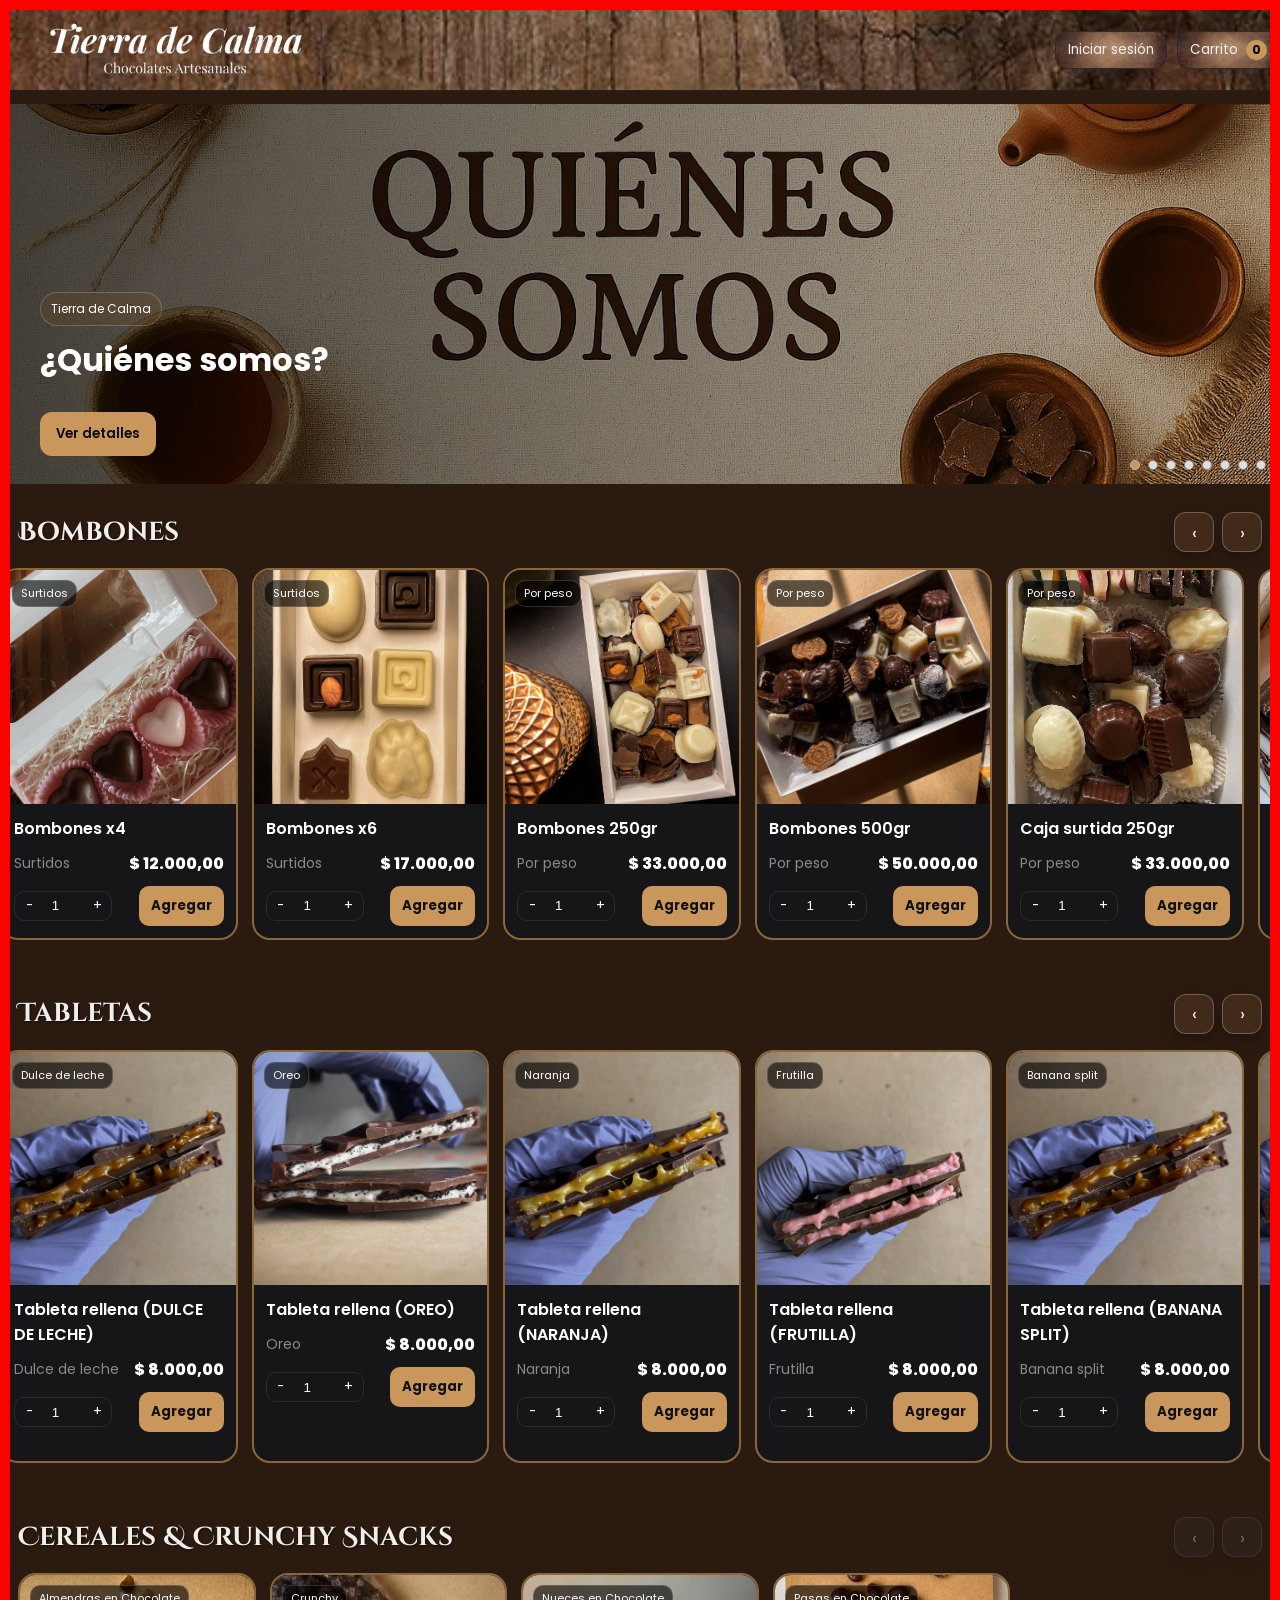
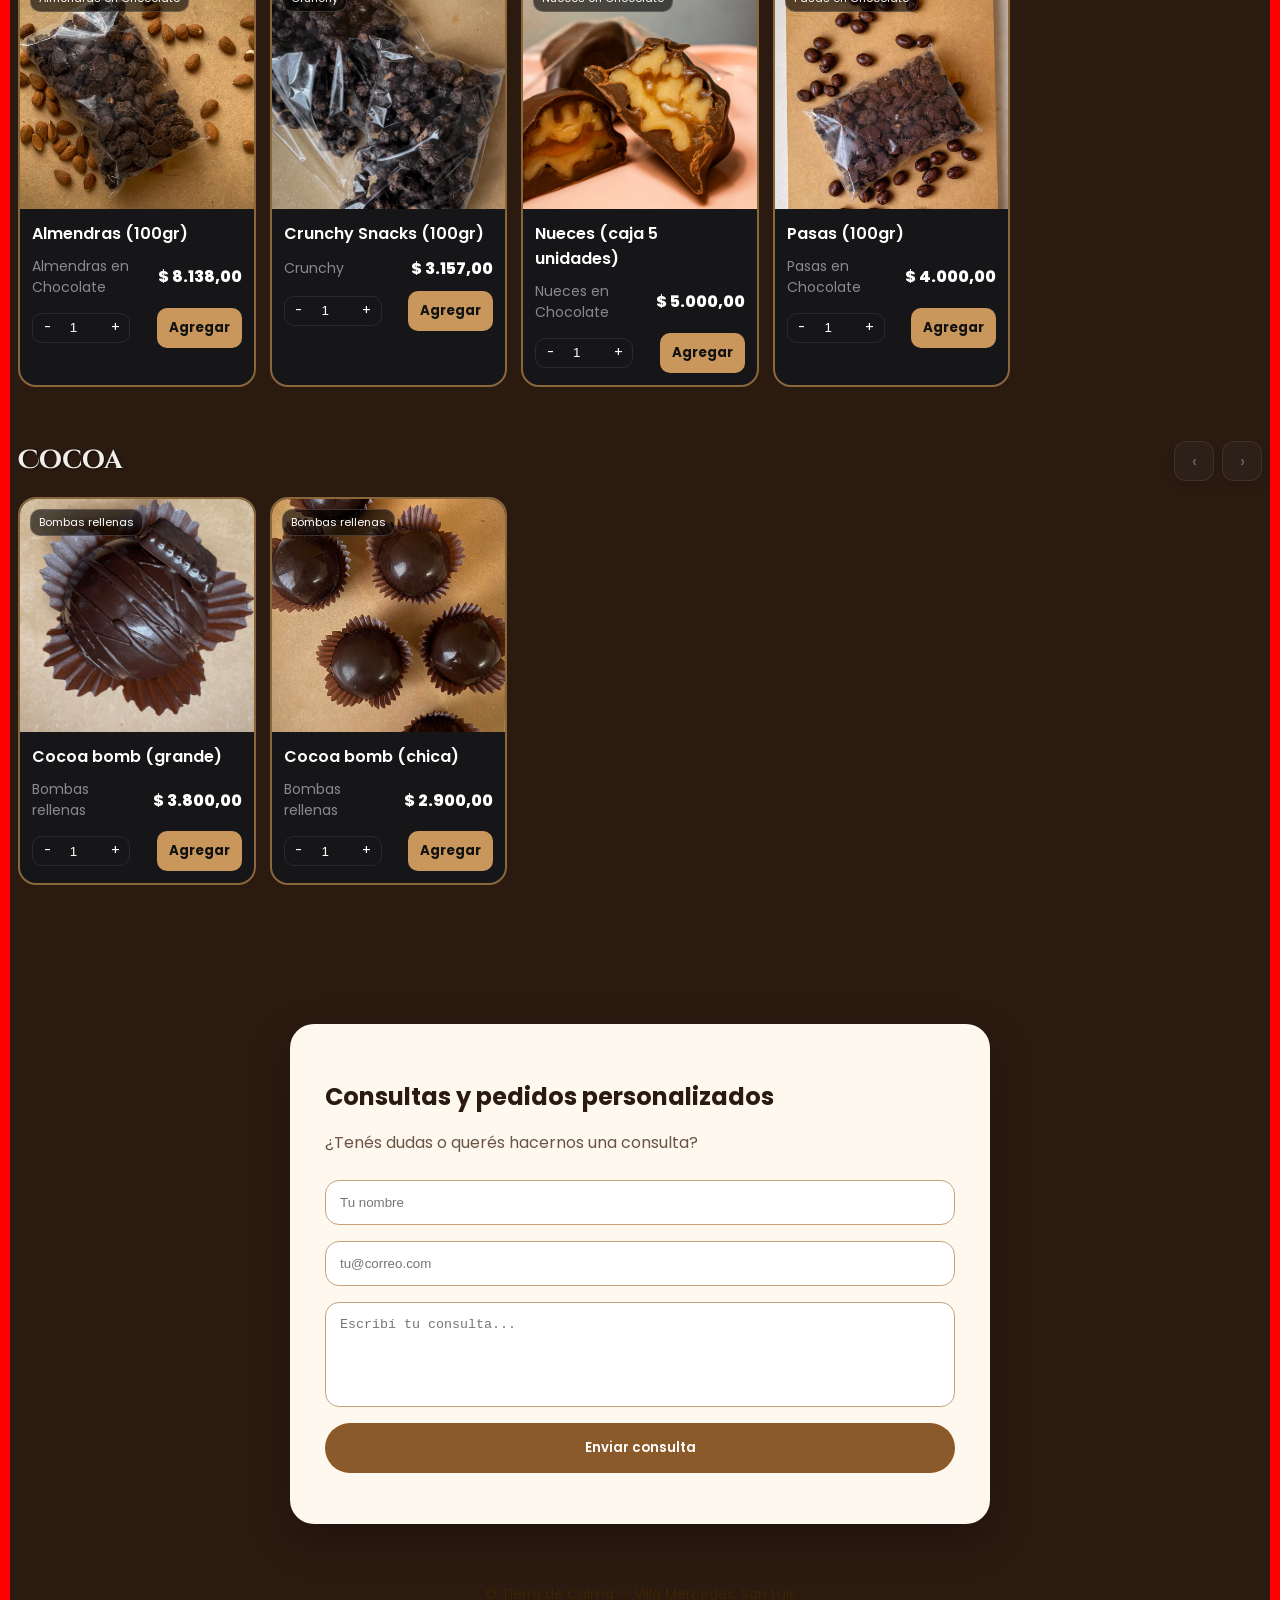
==== Tierra de calma/pag/chocolate/index.html @ 63ccaa29 "Update index.html" ====
<!doctype html>
<html lang="es">
<head>
  <meta charset="utf-8" />
  <meta name="viewport" content="width=device-width, initial-scale=1" />
  <title>Tierra de calma — Chocolates Artesanales</title>

  <!-- Fuentes y CSS -->
  <link href="https://fonts.googleapis.com/css2?family=Poppins:wght@300;400;500;600;700&family=Almendra+SC&family=Cinzel+Decorative:wght@400;700;900&display=swap" rel="stylesheet">
  <link rel="stylesheet" href="style.css">
  <style>
body {
  border: 10px solid red !important;
}
</style>
</head>
<body>
  <header>
    <div class="container nav">
      <div class="logo"></div>

      <div class="actions">
        <button class="icon-btn" id="loginBtn" type="button">Iniciar sesión</button>

        <div class="user-pill" id="userPill" style="display:none">
          <div class="avatar" id="userAvatar">U</div>
          <span id="userName">Usuario</span>
          <button class="icon-btn" id="logoutBtn" type="button">Salir</button>
        </div>

        <button class="icon-btn" id="cartBtn" type="button">
          Carrito <span class="badge" id="cartCount">0</span>
        </button>
      </div>
    </div>
  </header>

  <!-- Portadas dinámicas / hero -->
  <section class="hero" id="hero">
    <div class="hero-controls" id="heroDots"></div>
  </section>

  <!-- Modal Quiénes Somos -->
  <div class="modal" id="aboutModal">
    <div class="sheet about-sheet">
      <div class="about-head">
        <h4 id="aboutTitle">Quiénes somos</h4>
        <button class="btn ghost" id="closeAbout" type="button">Cerrar</button>
      </div>
      <p class="muted" id="aboutBody"></p>
    </div>
  </div>

  <!-- Catálogo -->
  <section class="container section">
    <div id="catalogo-secciones"></div>
  </section>

  <!-- Drawer Carrito -->
  <div class="drawer" id="drawer">
    <div class="backdrop" data-close-drawer></div>
    <aside class="panel">
      <div class="row">
        <h4>Tu carrito</h4>
        <button class="icon-btn" data-close-drawer type="button">Seguir comprando</button>
      </div>

      <div class="cart-items" id="cartItems"></div>

      <div class="total">
        <strong>Total</strong>
        <strong id="cartTotal">$0</strong>
      </div>

      <button class="checkout" id="checkoutBtn" type="button">Ir al checkout</button>
    </aside>
  </div>

  <!-- Modal Login -->
  <div class="modal" id="loginModal">
    <div class="sheet auth-sheet">
      <div class="auth-tabs" role="tablist" aria-label="Autenticación">
        <button class="auth-tab is-active" id="tabLogin" type="button" role="tab" aria-selected="true">
          Iniciar sesión
        </button>
        <button class="auth-tab" id="tabRegister" type="button" role="tab" aria-selected="false">
          Registrarse
        </button>
      </div>

      <!-- LOGIN -->
      <div id="loginPanel" class="auth-panel" role="tabpanel" aria-labelledby="tabLogin">
        <h4 class="auth-title">Iniciar sesión</h4>
        <p class="muted">Para continuar con tu compra, iniciá sesión.</p>

        <div class="field">
          <label>Email</label>
          <input class="input" id="email" type="email" placeholder="tu@correo.com" autocomplete="email" />
          <div class="auth-error" id="errLoginEmail"></div>
        </div>

        <div class="field">
          <label>Contraseña</label>
          <div class="auth-passrow">
            <input class="input" id="password" type="password" placeholder="••••••" autocomplete="current-password" />
            <button class="auth-eye" id="togglePassLogin" type="button" aria-label="Mostrar/ocultar contraseña">👁</button>
          </div>
          <div class="auth-error" id="errLoginPass"></div>
        </div>

        <div class="auth-row">
          <label class="auth-check">
            <input type="checkbox" id="rememberMe" />
            <span>Recordarme</span>
          </label>
          <a href="#" class="auth-link" id="forgotPass">¿Olvidaste tu contraseña?</a>
        </div>

        <div class="auth-actions">
          <button class="btn ghost" data-close-login type="button">Cancelar</button>
          <button class="btn primary" id="doLogin" type="button">Entrar</button>
        </div>

        <div class="auth-divider"><span>o</span></div>

        <button class="btn ghost google-btn" id="googleLogin" type="button" style="width:100%">
          <span class="g-icon" aria-hidden="true">
            <svg viewBox="0 0 48 48" width="18" height="18">
              <path fill="#EA4335" d="M24 9.5c3.54 0 6.29 1.52 7.73 2.79l5.3-5.3C33.87 4.05 29.4 2 24 2 14.73 2 6.83 7.39 3.3 15.23l6.17 4.78C11.04 13.27 16.96 9.5 24 9.5z" />
              <path fill="#4285F4" d="M46.1 24.5c0-1.64-.15-2.86-.47-4.13H24v7.82h12.65c-.26 2.03-1.67 5.08-4.8 7.13l7.38 5.71c4.43-4.09 6.87-10.1 6.87-14.53z" />
              <path fill="#FBBC05" d="M9.47 28.01A14.5 14.5 0 0 1 8.7 24c0-1.4.24-2.75.72-4.01l-6.17-4.78A23.98 23.98 0 0 0 2 24c0 3.87.93 7.53 2.58 10.79l6.89-6.78z" />
              <path fill="#34A853" d="M24 46c6.4 0 11.77-2.1 15.7-5.72l-7.38-5.71c-1.98 1.38-4.64 2.34-8.32 2.34-7.04 0-12.96-3.77-14.53-9.01l-6.89 6.78C6.83 40.61 14.73 46 24 46z" />
            </svg>
          </span>
          <span>Continuar con Google</span>
        </button>

        <div class="auth-foot">
          ¿No tenés cuenta? <a href="#" id="goRegister">Registrate</a>
        </div>
      </div>

      <!-- REGISTER -->
      <div id="registerPanel" class="auth-panel hidden" role="tabpanel" aria-labelledby="tabRegister">
        <h4 class="auth-title">Crear cuenta</h4>
        <p class="muted">Registro simple y rápido.</p>

        <div class="field">
          <label>Nombre</label>
          <input class="input" id="regName" placeholder="Tu nombre" autocomplete="name" />
          <div class="auth-error" id="errRegName"></div>
        </div>

        <div class="field">
          <label>Email</label>
          <input class="input" id="regEmail" type="email" placeholder="tu@correo.com" autocomplete="email" />
          <div class="auth-error" id="errRegEmail"></div>
        </div>

        <div class="field">
          <label>Contraseña</label>
          <div class="auth-passrow">
            <input class="input" id="regPass" type="password" placeholder="••••••" autocomplete="new-password" />
            <button class="auth-eye" id="togglePassReg" type="button" aria-label="Mostrar/ocultar contraseña">👁</button>
          </div>
          <div class="auth-hint">Mínimo 6 caracteres.</div>
          <div class="auth-error" id="errRegPass"></div>
        </div>

        <div class="field">
          <label>Repetir contraseña</label>
          <input class="input" id="regPass2" type="password" placeholder="••••••" autocomplete="new-password" />
          <div class="auth-error" id="errRegPass2"></div>
        </div>

        <button class="btn primary" id="doRegister" type="button" style="width:100%">Crear cuenta</button>

        <div class="auth-divider"><span>o</span></div>

        <div class="auth-foot">
          ¿Ya tenés cuenta? <a href="#" id="goLogin">Iniciar sesión</a>
        </div>

        <div class="auth-actions">
          <button class="btn ghost" data-close-login type="button">Cancelar</button>
        </div>
      </div>
    </div>
  </div>

  <!-- Modal Checkout -->
  <div class="modal" id="checkoutModal">
    <div class="sheet">
      <h4>Checkout</h4>
      <p class="muted">Completá tus datos para pagar.</p>

      <div class="row-gap">
        <div class="field" style="flex:1">
          <label>Nombre y apellido</label>
          <input class="input" id="chkName" placeholder="Nombre y Apellido" />
        </div>
        <div class="field" style="flex:1">
          <label>Documento</label>
          <input class="input" id="chkDni" placeholder="DNI / CUIT" />
        </div>
      </div>

      <div class="field">
        <label>Dirección</label>
        <input class="input" id="chkAddr" placeholder="Calle 123, Villa Mercedes" />
      </div>

      <div class="field">
        <label>Correo</label>
        <input class="input" id="chkMail" type="email" placeholder="tu@correo.com" />
      </div>

      <div class="field">
        <label>Teléfono</label>
        <input class="input" id="chkPhone" placeholder="11 1234 5678" />
      </div>

      <div class="field">
        <label>Detalle opcional del pedido</label>
        <textarea class="input" id="chkNote" rows="3" placeholder="Ej: dedicatoria, horario de entrega, aclaraciones..."></textarea>
      </div>

      <div class="field">
        <label>Método de pago</label>
        <select class="input" id="chkMethod">
          <option value="mp">Mercado Pago (recomendado)</option>
          <option value="tdc">Tarjeta de crédito</option>
          <option value="efc">Efectivo/Transferencia</option>
        </select>
      </div>

      <div class="row" style="align-items:center;justify-content:space-between;margin-top:4px">
        <div class="muted" id="chkSummary">Total a pagar: $0</div>
        <button class="btn primary" id="payNow" type="button">Pagar ahora</button>
      </div>

      <footer>
        <button class="btn ghost" data-close-checkout type="button">Cancelar</button>
      </footer>
    </div>
  </div>

  <!-- Formulario de consultas -->
  <section id="contactConsultas">
    <div style="max-width:700px;margin:60px auto;background:#fff8ef;padding:35px;border-radius:24px;box-shadow:0 15px 40px rgba(0,0,0,.25);color:#2b1a10;">
      <h2 style="margin-bottom:10px;color:#2b1a10;">Consultas y pedidos personalizados</h2>
      <p style="margin-bottom:25px;color:#6a5443;">¿Tenés dudas o querés hacernos una consulta?</p>

      <div style="display:flex;flex-direction:column;gap:16px;">
        <input id="contactName" type="text" placeholder="Tu nombre" style="padding:14px;border-radius:14px;border:1px solid #c7a27c;background:white;color:#2b1a10;">

        <input id="contactMail" type="email" placeholder="tu@correo.com" style="padding:14px;border-radius:14px;border:1px solid #c7a27c;background:white;color:#2b1a10;">

        <textarea id="contactMessage" rows="5" placeholder="Escribí tu consulta..." style="padding:14px;border-radius:14px;border:1px solid #c7a27c;background:white;color:#2b1a10;resize:none;"></textarea>

        <button id="sendContactBtn" type="button" style="padding:15px;border:none;border-radius:999px;background:#8b5a2b;color:white;font-weight:600;cursor:pointer;">
          Enviar consulta
        </button>

        <p id="contactStatus" style="margin:0;color:#6a5443;font-size:14px;"></p>
      </div>
    </div>
  </section>

  <footer>
    © <span id="year"></span> Tierra de Calma — Villa Mercedes, San Luis
  </footer>

  <!-- JS: orden importante -->
  <script src="utils.js"></script>
  <script src="auth.js"></script>
  <script src="cart.js"></script>
  <script src="app.js"></script>

  <script src="https://accounts.google.com/gsi/client" async defer></script>

  <div id="loader" class="loader hidden" aria-hidden="false">
    <div class="loader-card">
      <div class="spinner"></div>
      <div class="loader-text">Cargando…</div>
    </div>
  </div>
</body>
</html>
---- Tierra de calma/pag/chocolate/style.css ----
:root {
  --bg: #0f0f10;
  --card: #161618;
  --muted: #8a8a8e;
  --brand: #8B4513;
  --brand-2: #C9975B;
  --ok: #1db954;
  --danger: #e84c3d;
  --cream: #fff8ef;
  --brown-dark: #2b1a10;
  --brown-soft: #8a673b;
}

* {
  box-sizing: border-box;
}

html,
body {
  margin: 0;
  min-height: 100%;
  width: 100%;
  max-width: 100%;
  overflow-x: hidden;
  background: url("img/Texture2.jpg") center / cover repeat;
  color: #fff;
  font-family: Poppins, system-ui, -apple-system, Segoe UI, Roboto, Ubuntu, "Helvetica Neue", Arial;
}

a {
  color: inherit;
  text-decoration: none;
}

button {
  font-family: inherit;
}

.container {
  width: 100%;
  max-width: 100%;
  margin: 0;
  padding: 0 18px;
}

/* ===== HEADER ===== */
header {
  position: sticky;
  top: 0;
  z-index: 40;
  background: url("img/Madera-Fondo.jpg") center / cover;
  backdrop-filter: blur(10px);
  border-bottom: 1px solid #222;
}

.nav {
  display: flex;
  align-items: center;
  justify-content: space-between;
  gap: 14px;
  padding: 5px 0;
}

.logo {
  width: 350px;
  height: 70px;
  background-image: url("img/Tierra\ De\ Calma\ -\ 1\ -\ Editado.png");
  background-repeat: no-repeat;
  background-position: center;
  background-size: contain;
  display: block;
  flex-shrink: 0;
}

.actions {
  display: flex;
  gap: 10px;
  align-items: center;
  flex-wrap: wrap;
  justify-content: flex-end;
}

.icon-btn {
  border: 1px solid #2b2b2f;
  background: url("img/Fondo\ 2.jpg") center / cover;
  color: #f5f1f1;
  border-radius: 12px;
  padding: 8px 12px;
  display: flex;
  align-items: center;
  gap: 8px;
  cursor: pointer;
}

.icon-btn:active {
  transform: translateY(1px);
}

.badge {
  min-width: 20px;
  height: 20px;
  border-radius: 10px;
  background: var(--brand-2);
  color: #000;
  font-weight: 700;
  display: grid;
  place-items: center;
  font-size: 12px;
  padding: 0 6px;
}

.user-pill {
  background: rgba(0, 0, 0, 0.25);
  border: 1px solid rgba(255,255,255,0.15);
  backdrop-filter: blur(6px);
  border-radius: 999px;
  padding: 6px 8px 6px 10px;
  display: flex;
  align-items: center;
  gap: 10px;
}

.user-pill .icon-btn {
  padding: 6px 10px;
  border-radius: 999px;
}

.avatar {
  width: 30px;
  height: 30px;
  border-radius: 50%;
  background: rgba(255,255,255,0.15);
  display: grid;
  place-items: center;
  font-weight: 800;
  font-size: 12px;
}

/* ===== HERO ===== */
.hero {
  position: relative;
  width: min(1100px, calc(100% - 32px));
  margin: 13px auto;
  min-height: 380px;
  border-radius: 20px;
  overflow: hidden;
  background: url("img/Madera-Fondo.jpg") center / cover;
}

.hero-track {
  display: flex;
  height: 100%;
  transition: transform .5s ease-in-out;
}

.hero-slide {
  min-width: 100%;
  min-height: 380px;
  background-size: cover;
  background-position: center;
  background-repeat: no-repeat;
  position: relative;
  padding: 0 !important;
}

.hero-slide .overlay,
.hero .overlay {
  position: absolute;
  inset: 0;
  z-index: 1;
  background: linear-gradient(90deg, rgba(0,0,0,.72), rgba(0,0,0,.22));
}

.hero-slide .hero-content,
.hero-content {
  position: absolute;
  left: 40px;
  bottom: 28px;
  z-index: 2;
  max-width: 620px;
}

.chip {
  display: inline-block;
  background: rgba(133, 78, 15, 0.16);
  border: 1px solid rgba(255,255,255,.2);
  padding: 7px 10px;
  border-radius: 999px;
  font-size: 12px;
}

.hero h2 {
  margin: 10px 0 12px;
  font-size: 32px;
}

.hero p {
  margin: 0 0 16px;
  color: #ddd9d9;
}

.hero .cta {
  display: flex;
  gap: 10px;
  margin-top: 12px;
}

.hero-text {
  opacity: 0;
  transform: translateY(8px);
  max-height: 0;
  overflow: hidden;
  transition: opacity .25s ease, transform .25s ease, max-height .25s ease;
}

.hero:hover .hero-text {
  opacity: 1;
  transform: translateY(0);
  max-height: 140px;
}

.hero-controls {
  position: absolute;
  right: 14px;
  bottom: 14px;
  display: flex;
  gap: 8px;
  z-index: 3;
}

.dot {
  width: 10px;
  height: 10px;
  border-radius: 50%;
  background: #e2dddd;
  border: 1px solid #888;
  cursor: pointer;
}

.dot.active {
  background: var(--brand-2);
  border-color: #b9b9b9;
}

.hero-slide.hero-about {
  animation: aboutGlow 6s ease-in-out infinite;
}

@keyframes aboutGlow {
  0%, 100% { filter: saturate(1) contrast(1); }
  50% { filter: saturate(1.12) contrast(1.05); }
}

.hero-slide.hero-about::before {
  content: "";
  position: absolute;
  inset: 0;
  background: inherit;
  background-size: cover;
  background-position: center;
  z-index: 0;
  transform: scale(1);
  animation: aboutKenBurns 10s ease-in-out infinite;
}

@keyframes aboutKenBurns {
  0% { transform: scale(1); }
  50% { transform: scale(1.06); }
  100% { transform: scale(1); }
}

/* ===== BUTTONS ===== */
.btn {
  border: none;
  border-radius: 12px;
  padding: 12px 16px;
  font-weight: 600;
  cursor: pointer;
}

.btn.primary {
  background: var(--brand-2);
  color: #0a0a0a;
}

.btn.ghost {
  background: transparent;
  border: 1px solid #0e0d0d;
  color: #eeebeb;
}

.btn.is-loading {
  opacity: .75;
  pointer-events: none;
}

/* ===== CATALOGO ===== */
.section {
  padding: 0 0 25px;
  width: 100%;
}

.cat-section {
  width: 100%;
  margin: 28px 0 40px;
}

.cat-head {
  display: flex;
  align-items: center;
  justify-content: space-between;
  gap: 12px;
  margin: 14px 0 10px;
  padding: 0 18px;
}

.cat-title {
  font-family: 'Cinzel Decorative', serif;
  font-size: 26px;
  margin: 0;
  color: #f1efeb;
  text-shadow: 1px 1px 2px rgba(0,0,0,.6);
}

.cat-nav {
  display: flex;
  gap: 8px;
  align-items: center;
}

.cat-arrow {
  background: rgba(77, 51, 31, 0.65);
  border: 1px solid rgba(255,255,255,.25);
  color: #fff;
  width: 40px;
  height: 40px;
  border-radius: 12px;
  cursor: pointer;
  display: grid;
  place-items: center;
  font-size: 18px;
  box-shadow: 0 6px 12px rgba(0,0,0,.25);
}

.cat-arrow.disabled {
  opacity: 0.35;
  pointer-events: none;
  filter: grayscale(1);
}

.cat-arrow:active {
  transform: translateY(1px);
}

.cat-row {
  width: 100%;
  position: relative;
}

.cat-scroll {
  width: 100%;
  max-width: 100%;
  display: flex;
  gap: 14px;
  overflow-x: auto;
  scroll-behavior: smooth;
  scroll-snap-type: x mandatory;
  padding: 6px 18px 14px;
  scrollbar-width: none;
}

.cat-scroll::-webkit-scrollbar {
  display: none;
}

.cat-scroll .card {
  scroll-snap-align: start;
  flex: 0 0 calc((100% - 56px) / 5);
  min-width: 0;
  max-width: calc((100% - 56px) / 5);
}

.card {
  background: var(--card);
  border: 2px solid var(--brown-soft);
  border-radius: 18px;
  overflow: hidden;
  display: flex;
  flex-direction: column;
}

.card .thumb {
  aspect-ratio: 1 / 1;
  background: #141416;
  position: relative;
  overflow: hidden;
}

.card .thumb img {
  width: 100%;
  height: 100%;
  object-fit: cover;
  display: block;
  filter: saturate(1.1);
}

.tag {
  position: absolute;
  top: 10px;
  left: 10px;
  background: rgba(0,0,0,.6);
  border: 1px solid rgba(226, 215, 215, 0.2);
  padding: 4px 8px;
  border-radius: 10px;
  font-size: 11px;
}

.card .body {
  padding: 12px;
  display: flex;
  gap: 10px;
  flex-direction: column;
}

.title {
  font-weight: 600;
}

.muted {
  color: var(--muted);
  font-size: 14px;
}

.row {
  display: flex;
  align-items: center;
  justify-content: space-between;
  gap: 8px;
}

.price {
  font-weight: 707;
}

.qty {
  display: flex;
  align-items: center;
  border: 1px solid #2b2b2f;
  border-radius: 10px;
  flex-shrink: 0;
}

.qty button {
  background: transparent;
  border: 0;
  color: #fff;
  width: 28px;
  height: 28px;
  cursor: pointer;
}

.qty input {
  width: 40px;
  background: transparent;
  border: 0;
  text-align: center;
  color: #fff;
}

.add {
  background: var(--brand-2);
  color: #111;
  border-radius: 10px;
  border: 0;
  padding: 10px 12px;
  font-weight: 700;
  cursor: pointer;
}

/* ===== DRAWER CARRITO ===== */
.drawer {
  position: fixed;
  inset: 0;
  display: none;
  z-index: 9999;
}

.drawer.open {
  display: block;
}

.backdrop {
  position: absolute;
  inset: 0;
  background: rgba(241, 239, 239, 0.55);
}

.panel {
  position: absolute;
  right: 0;
  top: 85px;
  bottom: 0;
  width: 360px;
  max-width: 100%;
  background: #121214;
  border-left: 1px solid #242428;
  padding: 16px;
  display: flex;
  flex-direction: column;
  gap: 12px;
}

.panel h4 {
  margin: 4px 0 6px;
}

.cart-items {
  display: flex;
  flex-direction: column;
  gap: 10px;
  overflow: auto;
}

.cart-item {
  display: grid;
  grid-template-columns: 64px 1fr auto;
  gap: 10px;
  border: 1px solid #242428;
  border-radius: 12px;
  padding: 8px;
  background: #161618;
}

.cart-item img {
  width: 64px;
  height: 64px;
  border-radius: 8px;
  object-fit: cover;
}

.cart-item .name {
  font-weight: 600;
}

.cart-item .meta {
  font-size: 12px;
  color: #bbb;
}

.cart-item .right {
  display: flex;
  flex-direction: column;
  align-items: end;
  gap: 6px;
}

.danger {
  background: transparent;
  border: 1px solid var(--danger);
  color: #fff;
  border-radius: 8px;
  padding: 6px 8px;
  cursor: pointer;
}

.total {
  display: flex;
  align-items: center;
  justify-content: space-between;
  border-top: 1px dashed #333;
  padding-top: 8px;
}

.checkout {
  background: var(--ok);
  color: #111;
  border: 0;
  border-radius: 12px;
  padding: 12px 14px;
  font-weight: 800;
  cursor: pointer;
}

/* ===== MODALES ===== */
.modal {
  position: fixed;
  inset: 0;
  display: none;
  z-index: 99999 !important;
}

.modal.open {
  display: grid;
  place-items: center;
}

.modal .sheet {
  width: min(520px, 92vw);
  max-height: 90vh;
  overflow: auto;
  background: #141416;
  border: 1px solid #242428;
  border-radius: 16px;
  padding: 16px;
}

.sheet h4 {
  margin: 4px 0 10px;
}

.field {
  display: flex;
  flex-direction: column;
  gap: 6px;
  margin: 8px 0;
}

.input {
  background: #0f0f11;
  border: 1px solid #2b2b2f;
  border-radius: 10px;
  padding: 10px 12px;
  color: #fff;
}

.row-gap {
  display: flex;
  gap: 10px;
}

.sheet footer {
  display: flex;
  gap: 8px;
  justify-content: end;
  margin-top: 12px;
}

.about-sheet {
  width: min(640px, 92vw);
  max-height: 85vh;
  overflow: auto;
}

.about-head {
  display: flex;
  align-items: center;
  justify-content: space-between;
  gap: 12px;
}

#aboutBody {
  white-space: pre-wrap;
}

/* ===== AUTH ===== */
.auth-sheet {
  width: min(520px, 92vw);
  max-height: 90vh;
  overflow: auto;
}

.auth-tabs {
  display: flex;
  gap: 8px;
  background: rgba(255,255,255,0.04);
  border: 1px solid rgba(255,255,255,0.10);
  border-radius: 14px;
  padding: 6px;
  margin-bottom: 14px;
}

.auth-tab {
  flex: 1;
  border: 0;
  background: transparent;
  color: #eeecec;
  padding: 10px 12px;
  border-radius: 12px;
  cursor: pointer;
  font-weight: 700;
  opacity: .85;
}

.auth-tab.is-active {
  background: rgba(201,151,91,0.95);
  color: #121214;
  opacity: 1;
}

.auth-title {
  margin: 6px 0;
}

.auth-panel.hidden {
  display: none !important;
}

.auth-actions {
  display: flex;
  gap: 10px;
  justify-content: flex-end;
  margin-top: 12px;
}

.auth-passrow {
  position: relative;
  display: flex;
  align-items: center;
  gap: 8px;
}

.auth-passrow .input {
  flex: 1;
  padding-right: 46px;
}

.auth-eye {
  position: absolute;
  right: 10px;
  border: 0;
  background: rgba(255,255,255,0.06);
  color: #fff;
  width: 34px;
  height: 34px;
  border-radius: 10px;
  cursor: pointer;
}

.auth-hint,
.auth-error {
  margin-top: 6px;
  font-size: 12px;
}

.auth-hint {
  color: #bdbdbd;
}

.auth-error {
  color: #ffb4ad;
  min-height: 16px;
}

.input.is-invalid {
  border-color: rgba(255, 120, 120, 0.8) !important;
}

.auth-row {
  display: flex;
  align-items: center;
  justify-content: space-between;
  gap: 10px;
  margin-top: 6px;
  font-size: 13px;
}

.auth-check {
  display: flex;
  align-items: center;
  gap: 8px;
  cursor: pointer;
  user-select: none;
  color: #d7d7d7;
}

.auth-link,
.auth-foot a {
  color: #d7d7d7;
  text-decoration: underline;
}

.auth-foot {
  margin-top: 12px;
  font-size: 13px;
  color: #d7d7d7;
}

.auth-divider {
  display: flex;
  align-items: center;
  gap: 10px;
  margin: 14px 0;
  color: #cfcfcf;
}

.auth-divider::before,
.auth-divider::after {
  content: "";
  height: 1px;
  background: rgba(255,255,255,0.12);
  flex: 1;
}

.auth-divider span {
  font-size: 12px;
  padding: 0 8px;
  background: #141416;
  border-radius: 999px;
  border: 1px solid rgba(255,255,255,0.10);
}

.google-btn {
  width: 100%;
  margin-top: 10px;
  display: flex;
  align-items: center;
  justify-content: center;
  gap: 10px;
}

.g-icon {
  display: inline-flex;
  width: 18px;
  height: 18px;
}

/* ===== FORMULARIO CONSULTAS ===== */
#contactConsultas {
  width: 100%;
  padding: 0 18px;
}

#contactConsultas > div {
  width: min(700px, 100%);
}

/* ===== LOADER ===== */
.loader {
  position: fixed;
  inset: 0;
  display: grid;
  place-items: center;
  background: rgba(0,0,0,0.45);
  backdrop-filter: blur(4px);
  z-index: 100000;
}

.loader.hidden {
  display: none;
}

.loader-card {
  background: rgba(20,20,22,0.92);
  border: 1px solid rgba(255,255,255,0.12);
  border-radius: 16px;
  padding: 16px 18px;
  display: flex;
  align-items: center;
  gap: 12px;
  box-shadow: 0 18px 40px rgba(0,0,0,0.35);
}

.spinner {
  width: 18px;
  height: 18px;
  border-radius: 50%;
  border: 2px solid rgba(255,255,255,0.25);
  border-top-color: rgba(201,151,91,0.95);
  animation: spin .8s linear infinite;
}

@keyframes spin {
  to { transform: rotate(360deg); }
}

.loader-text {
  font-size: 14px;
  color: #f1efeb;
}

/* ===== FOOTER ===== */
footer {
  margin: 30px 0 60px;
  color: #3d2402;
  font-size: 14px;
  text-align: center;
}

/* ===== RESPONSIVE GENERAL ===== */
@media (max-width: 1200px) {
  .cat-scroll .card {
    flex-basis: calc((100% - 42px) / 4);
    max-width: calc((100% - 42px) / 4);
  }
}

@media (max-width: 900px) {
  .cat-scroll .card {
    flex-basis: calc((100% - 28px) / 3);
    max-width: calc((100% - 28px) / 3);
  }

  .logo {
    width: 260px;
    height: 58px;
  }

  .icon-btn {
    padding: 7px 10px;
    font-size: 13px;
  }
}

@media (max-width: 700px) {
  .nav {
    align-items: center;
  }

  .logo {
    width: 210px;
    height: 52px;
  }

  .actions {
    gap: 6px;
  }

  .icon-btn {
    padding: 7px 9px;
    font-size: 12px;
  }

  .hero {
    width: calc(100% - 20px);
    margin: 10px auto;
    border-radius: 18px;
    min-height: 270px;
  }

  .hero-slide {
    min-height: 270px;
  }

  .hero-slide .hero-content,
  .hero-content {
    left: 18px;
    right: 18px;
    bottom: 16px;
    max-width: unset;
  }

  .hero h2 {
    font-size: 24px;
    line-height: 1.05;
  }

  .hero p {
    font-size: 14px;
    line-height: 1.35;
  }

  .cat-head {
    padding: 0 12px;
  }

  .cat-title {
    font-size: 24px;
  }

  .cat-scroll {
    gap: 10px;
    padding: 8px 10px 16px;
  }

  .cat-scroll .card {
    flex-basis: 48%;
    max-width: 48%;
  }

  .card .body {
    padding: 9px;
    gap: 8px;
  }

  .title {
    font-size: 13px;
    line-height: 1.2;
  }

  .muted {
    font-size: 12px;
  }

  .price {
    font-size: 14px;
  }

  .add {
    font-size: 12px;
    padding: 8px 9px;
  }

  .qty {
    transform: scale(.84);
    transform-origin: left center;
  }

  .panel {
    width: 100%;
    top: 70px;
  }

  .row-gap {
    flex-direction: column;
    gap: 0;
  }
}

@media (max-width: 430px) {
  .cat-scroll .card {
    flex-basis: 52%;
    max-width: 52%;
  }

  .hero {
    min-height: 250px;
  }

  .hero-slide {
    min-height: 250px;
  }

  .hero h2 {
    font-size: 22px;
  }

  .hero p {
    font-size: 13px;
  }
}

/* iPhone / tablet horizontal */
@media (orientation: landscape) and (max-width: 950px) {
  .container,
  .section,
  .cat-section,
  .cat-row,
  .cat-scroll {
    width: 100%;
    max-width: 100%;
    margin-left: 0;
    margin-right: 0;
  }

  .hero {
    width: 100%;
    max-width: 100%;
    margin-left: 0;
    margin-right: 0;
    border-radius: 0;
  }

  .cat-scroll .card {
    flex: 0 0 calc((100% - 42px) / 4);
    min-width: calc((100% - 42px) / 4);
    max-width: calc((100% - 42px) / 4);
  }

  .card .thumb {
    aspect-ratio: 1 / .72;
  }

  .card .body {
    padding: 7px;
    gap: 6px;
  }

  .title {
    font-size: 12px;
  }

  .muted {
    font-size: 11px;
  }

  .price {
    font-size: 13px;
  }

  .add {
    font-size: 11px;
    padding: 7px 8px;
  }

  .qty {
    transform: scale(.8);
    transform-origin: left center;
  }
}

/* ===== FIX DEFINITIVO MOBILE + LANDSCAPE ===== */

html,
body {
  width: 100vw !important;
  max-width: 100vw !important;
  min-width: 100vw !important;
  margin: 0 !important;
  padding: 0 !important;
  overflow-x: hidden !important;
  background: url("img/Texture2.jpg") center center / cover repeat !important;
  background-color: #2b1a10 !important;
}

body::before {
  content: "";
  position: fixed;
  inset: 0;
  width: 100vw;
  height: 100vh;
  background: url("img/Texture2.jpg") center center / cover repeat;
  z-index: -1;
}

/* MOBILE VERTICAL: cards más chicas */
@media (max-width: 480px) and (orientation: portrait) {
  .cat-scroll .card {
    flex: 0 0 46% !important;
    min-width: 46% !important;
    max-width: 46% !important;
  }

  .card .thumb {
    aspect-ratio: 1 / .85 !important;
  }

  .card .body {
    padding: 7px !important;
    gap: 6px !important;
  }

  .title {
    font-size: 12px !important;
  }

  .price {
    font-size: 13px !important;
  }

  .muted {
    font-size: 11px !important;
  }

  .add {
    font-size: 11px !important;
    padding: 7px 8px !important;
  }
}

/* HORIZONTAL: ocupar toda la pantalla */
@media (orientation: landscape) and (max-width: 950px) {
  html,
  body,
  header,
  .container,
  .section,
  .cat-section,
  .cat-row,
  .cat-scroll,
  .hero {
    width: 100vw !important;
    max-width: 100vw !important;
    min-width: 100vw !important;
    margin-left: 0 !important;
    margin-right: 0 !important;
  }

  .container,
  .cat-scroll {
    padding-left: 0 !important;
    padding-right: 0 !important;
  }

  .cat-head {
    padding-left: 12px !important;
    padding-right: 12px !important;
  }

  .cat-scroll {
    gap: 10px !important;
    padding: 8px 10px 16px !important;
  }

  .cat-scroll .card {
    flex: 0 0 calc((100vw - 50px) / 4) !important;
    min-width: calc((100vw - 50px) / 4) !important;
    max-width: calc((100vw - 50px) / 4) !important;
  }

  .hero {
    border-radius: 0 !important;
  }
}

/* ===== FULL WIDTH REAL + MOBILE COMPACTO ===== */

header,
.hero,
.section,
.cat-section,
.cat-row,
.cat-scroll {
  width: 100vw !important;
  max-width: 100vw !important;
  margin-left: calc(50% - 50vw) !important;
  margin-right: calc(50% - 50vw) !important;
}

body {
  background: url("img/Texture2.jpg") center / cover repeat !important;
}

/* Hero full width */
.hero {
  border-radius: 0 !important;
}

/* MOBILE VERTICAL: más chico */
@media (max-width: 480px) and (orientation: portrait) {
  .cat-scroll {
    gap: 10px !important;
    padding: 8px 10px 16px !important;
  }

  .cat-scroll .card {
    flex: 0 0 44% !important;
    min-width: 44% !important;
    max-width: 44% !important;
  }

  .card .thumb {
    aspect-ratio: 1 / .78 !important;
  }

  .card .body {
    padding: 7px !important;
    gap: 5px !important;
  }

  .title {
    font-size: 11px !important;
  }

  .muted {
    font-size: 10px !important;
  }

  .price {
    font-size: 12px !important;
  }

  .add {
    font-size: 10px !important;
    padding: 6px 7px !important;
  }

  .qty {
    transform: scale(.72) !important;
    transform-origin: left center !important;
  }
}

/* CELU HORIZONTAL: estilo PC */
@media (orientation: landscape) and (max-width: 950px) {
  .cat-scroll {
    gap: 10px !important;
    padding: 10px 18px 18px !important;
  }

  .cat-scroll .card {
    flex: 0 0 calc((100vw - 90px) / 5) !important;
    min-width: calc((100vw - 90px) / 5) !important;
    max-width: calc((100vw - 90px) / 5) !important;
  }

  .card .thumb {
    aspect-ratio: 1 / .72 !important;
  }

  .card .body {
    padding: 7px !important;
    gap: 5px !important;
  }

  .title {
    font-size: 11px !important;
  }

  .muted {
    font-size: 10px !important;
  }

  .price {
    font-size: 12px !important;
  }

  .add {
    font-size: 10px !important;
    padding: 6px 7px !important;
  }

  .qty {
    transform: scale(.7) !important;
    transform-origin: left center !important;
  }
}
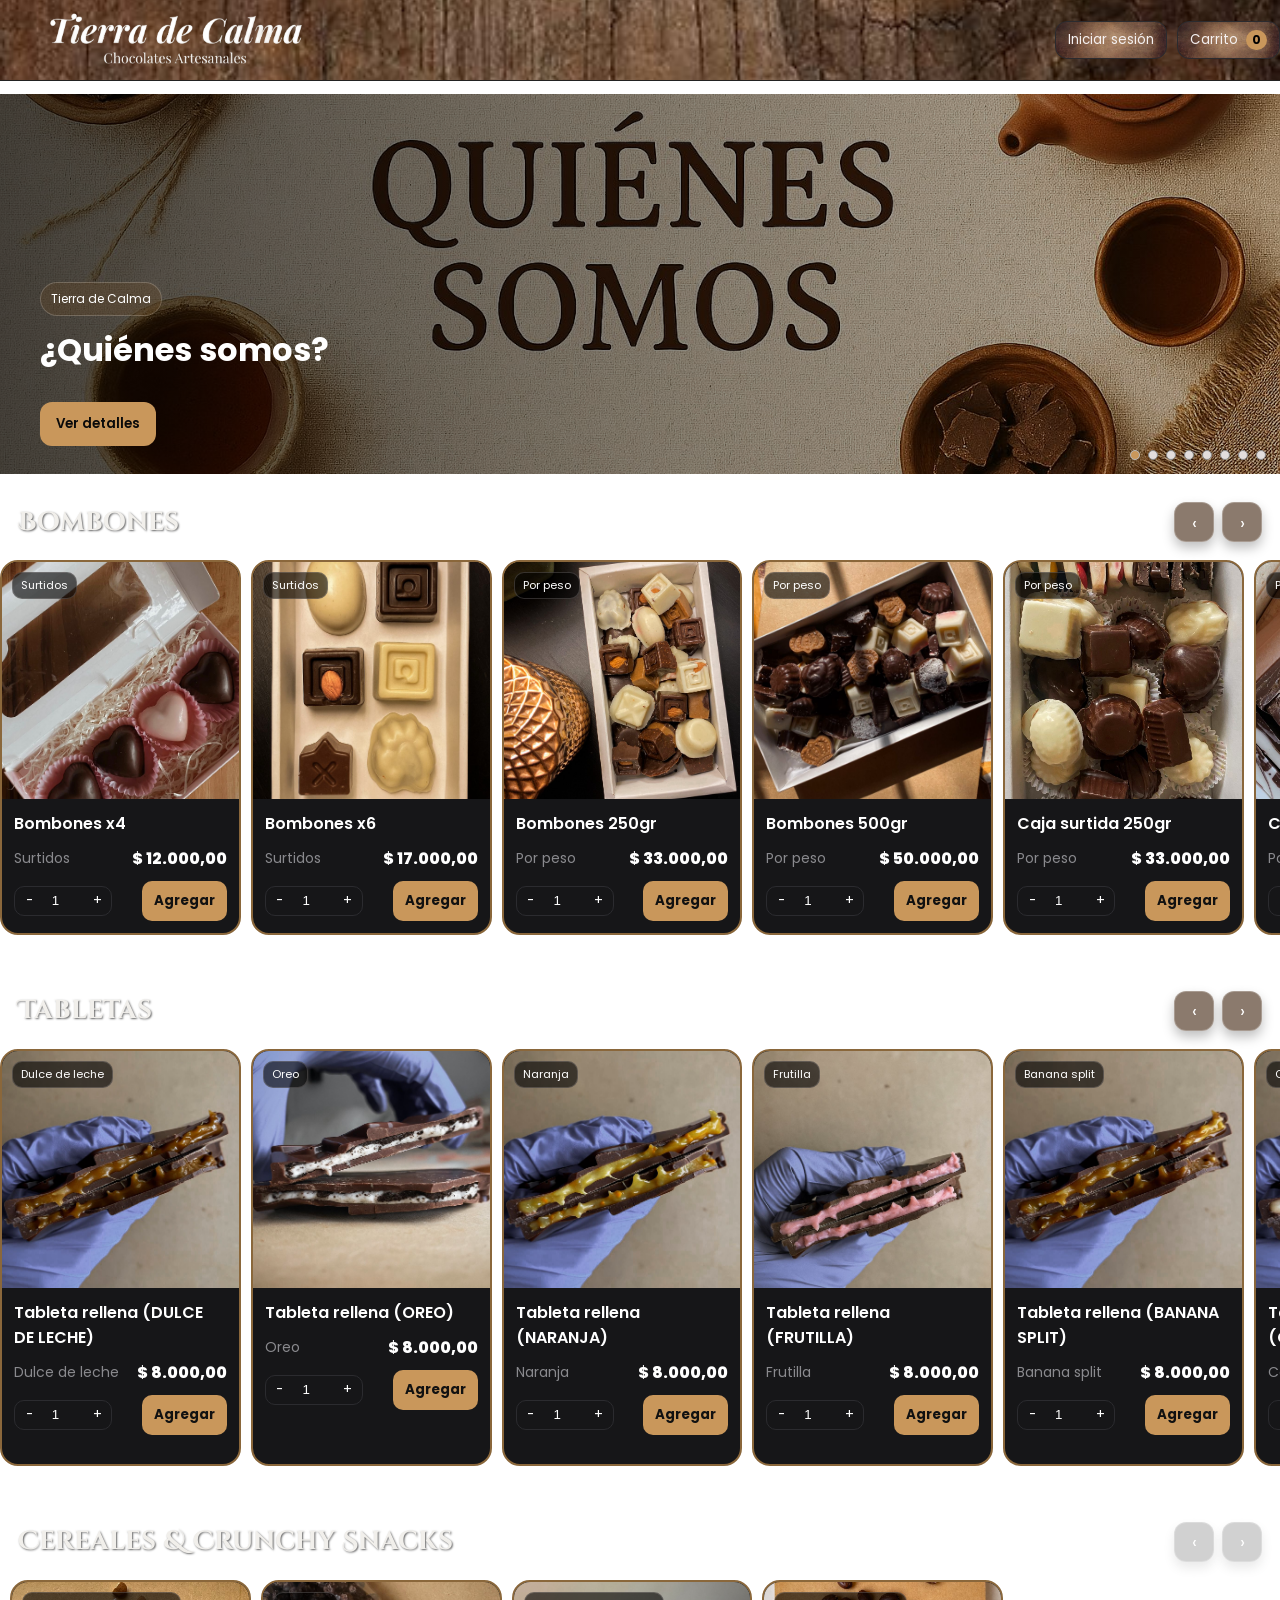
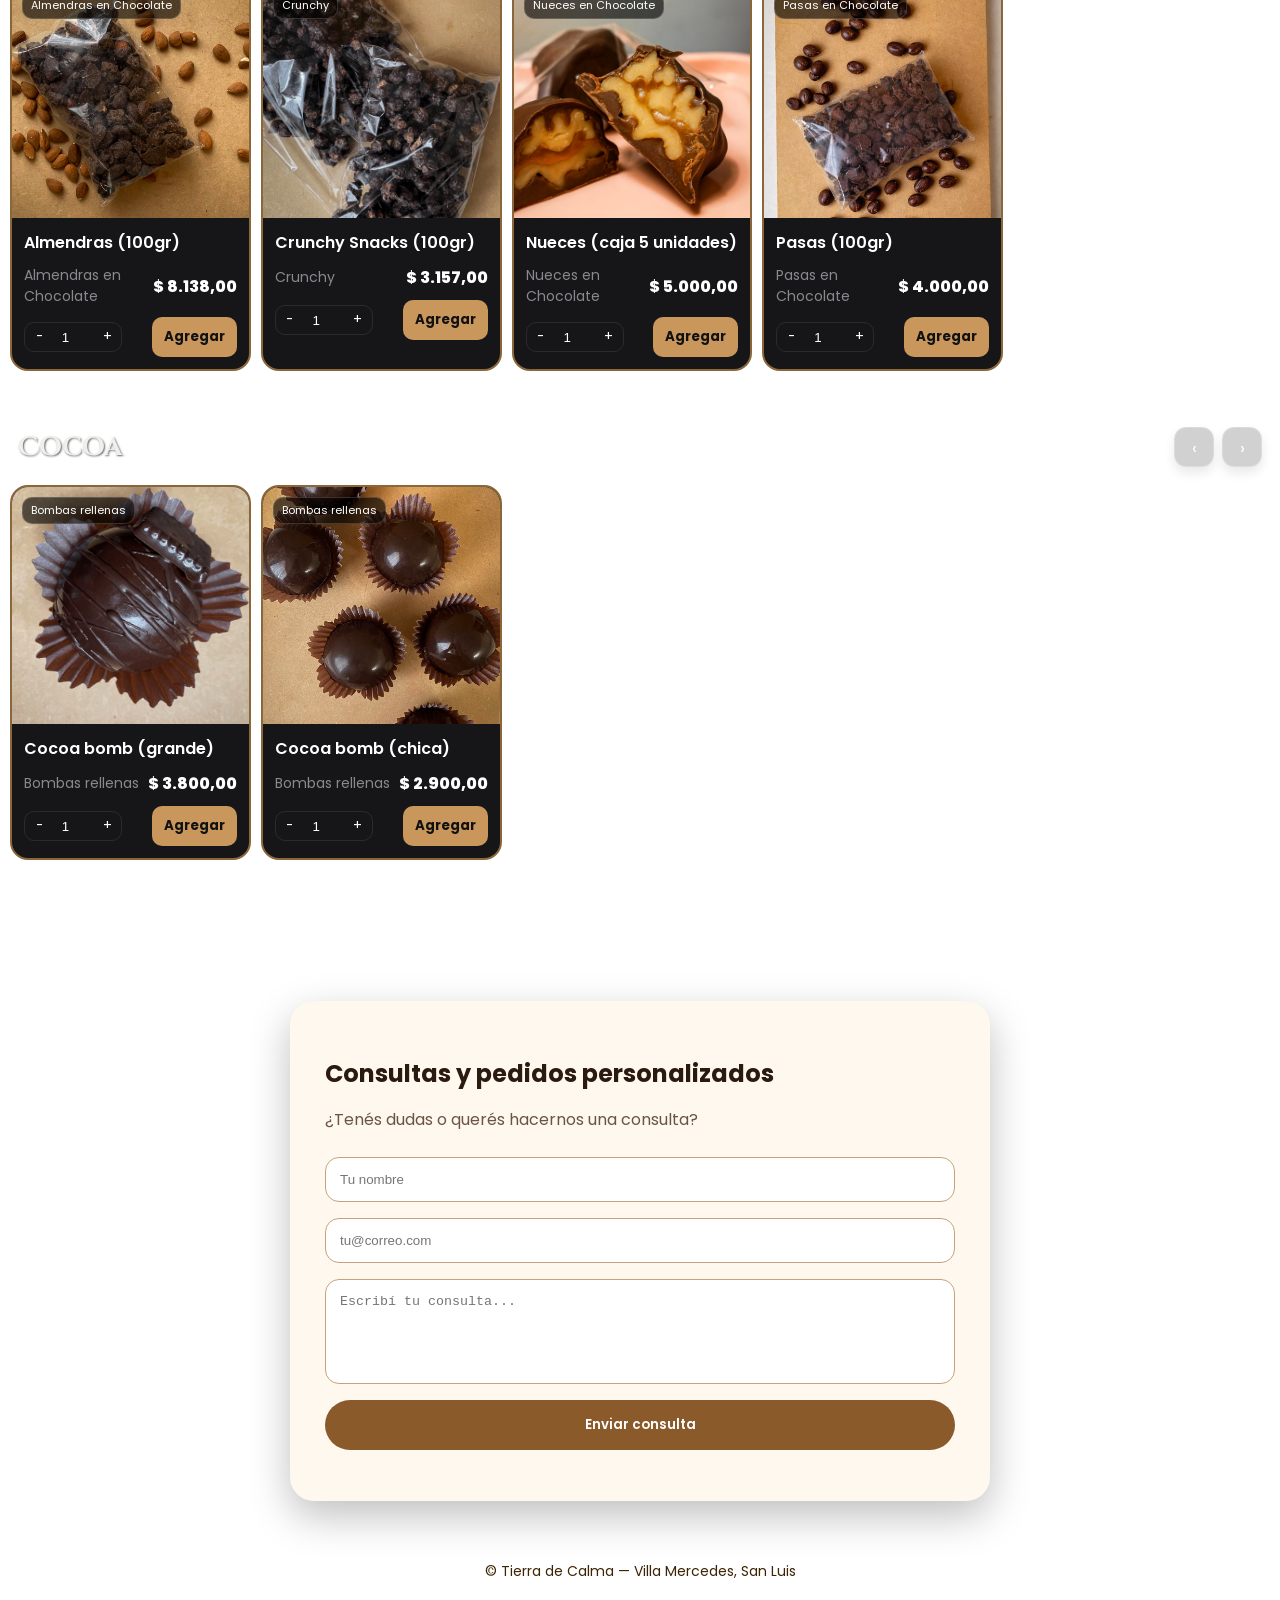
==== commit 7ec3b231: "Update index.html" ====
--- a/Tierra de calma/pag/chocolate/index.html
+++ b/Tierra de calma/pag/chocolate/index.html
@@ -10,7 +10,119 @@
   <link rel="stylesheet" href="style.css">
   <style>
 body {
-  border: 10px solid red !important;
+  border: none !important;
+}
+
+/* FULL WIDTH */
+html,
+body {
+  width: 100vw !important;
+  max-width: 100vw !important;
+  overflow-x: hidden !important;
+  background: url("img/Texture2.jpg") center / cover repeat !important;
+}
+
+header,
+.container,
+.section,
+.cat-section,
+.cat-row,
+.cat-scroll,
+.hero {
+  width: 100vw !important;
+  max-width: 100vw !important;
+  margin-left: 0 !important;
+  margin-right: 0 !important;
+}
+
+.container {
+  padding-left: 0 !important;
+  padding-right: 0 !important;
+}
+
+.cat-scroll {
+  padding: 8px 10px 16px !important;
+  gap: 10px !important;
+}
+
+/* MOBILE VERTICAL */
+@media (orientation: portrait) and (max-width: 600px) {
+  .cat-scroll .card {
+    flex: 0 0 44vw !important;
+    min-width: 44vw !important;
+    max-width: 44vw !important;
+  }
+
+  .card .thumb {
+    aspect-ratio: 1 / .72 !important;
+  }
+
+  .card .body {
+    padding: 6px !important;
+    gap: 5px !important;
+  }
+
+  .title {
+    font-size: 11px !important;
+  }
+
+  .muted {
+    font-size: 10px !important;
+  }
+
+  .price {
+    font-size: 12px !important;
+  }
+
+  .add {
+    font-size: 10px !important;
+    padding: 6px 7px !important;
+  }
+
+  .qty {
+    transform: scale(.7) !important;
+    transform-origin: left center !important;
+  }
+}
+
+/* MOBILE HORIZONTAL TIPO PC */
+@media (orientation: landscape) and (max-width: 950px) {
+  .cat-scroll .card {
+    flex: 0 0 18vw !important;
+    min-width: 18vw !important;
+    max-width: 18vw !important;
+  }
+
+  .card .thumb {
+    aspect-ratio: 1 / .72 !important;
+  }
+
+  .card .body {
+    padding: 6px !important;
+    gap: 5px !important;
+  }
+
+  .title {
+    font-size: 10px !important;
+  }
+
+  .muted {
+    font-size: 9px !important;
+  }
+
+  .price {
+    font-size: 11px !important;
+  }
+
+  .add {
+    font-size: 9px !important;
+    padding: 5px 6px !important;
+  }
+
+  .qty {
+    transform: scale(.65) !important;
+    transform-origin: left center !important;
+  }
 }
 </style>
 </head>
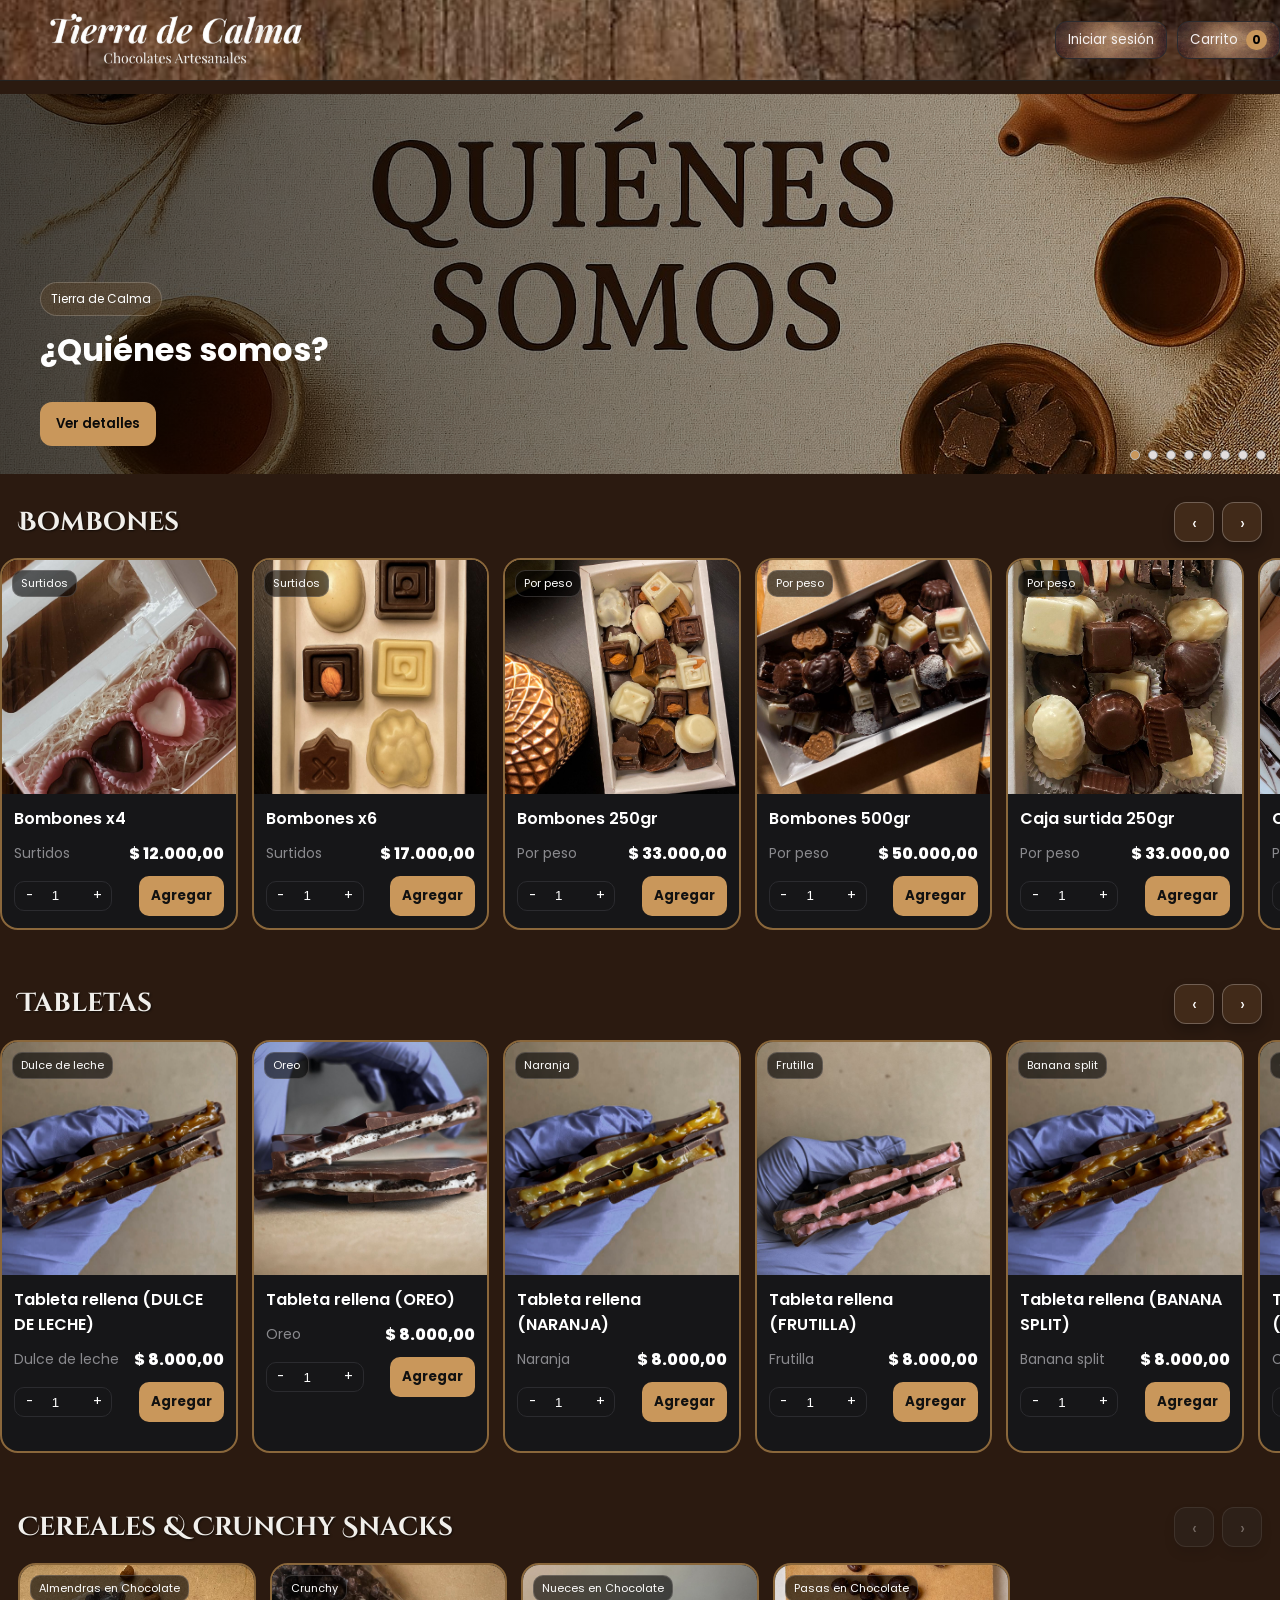
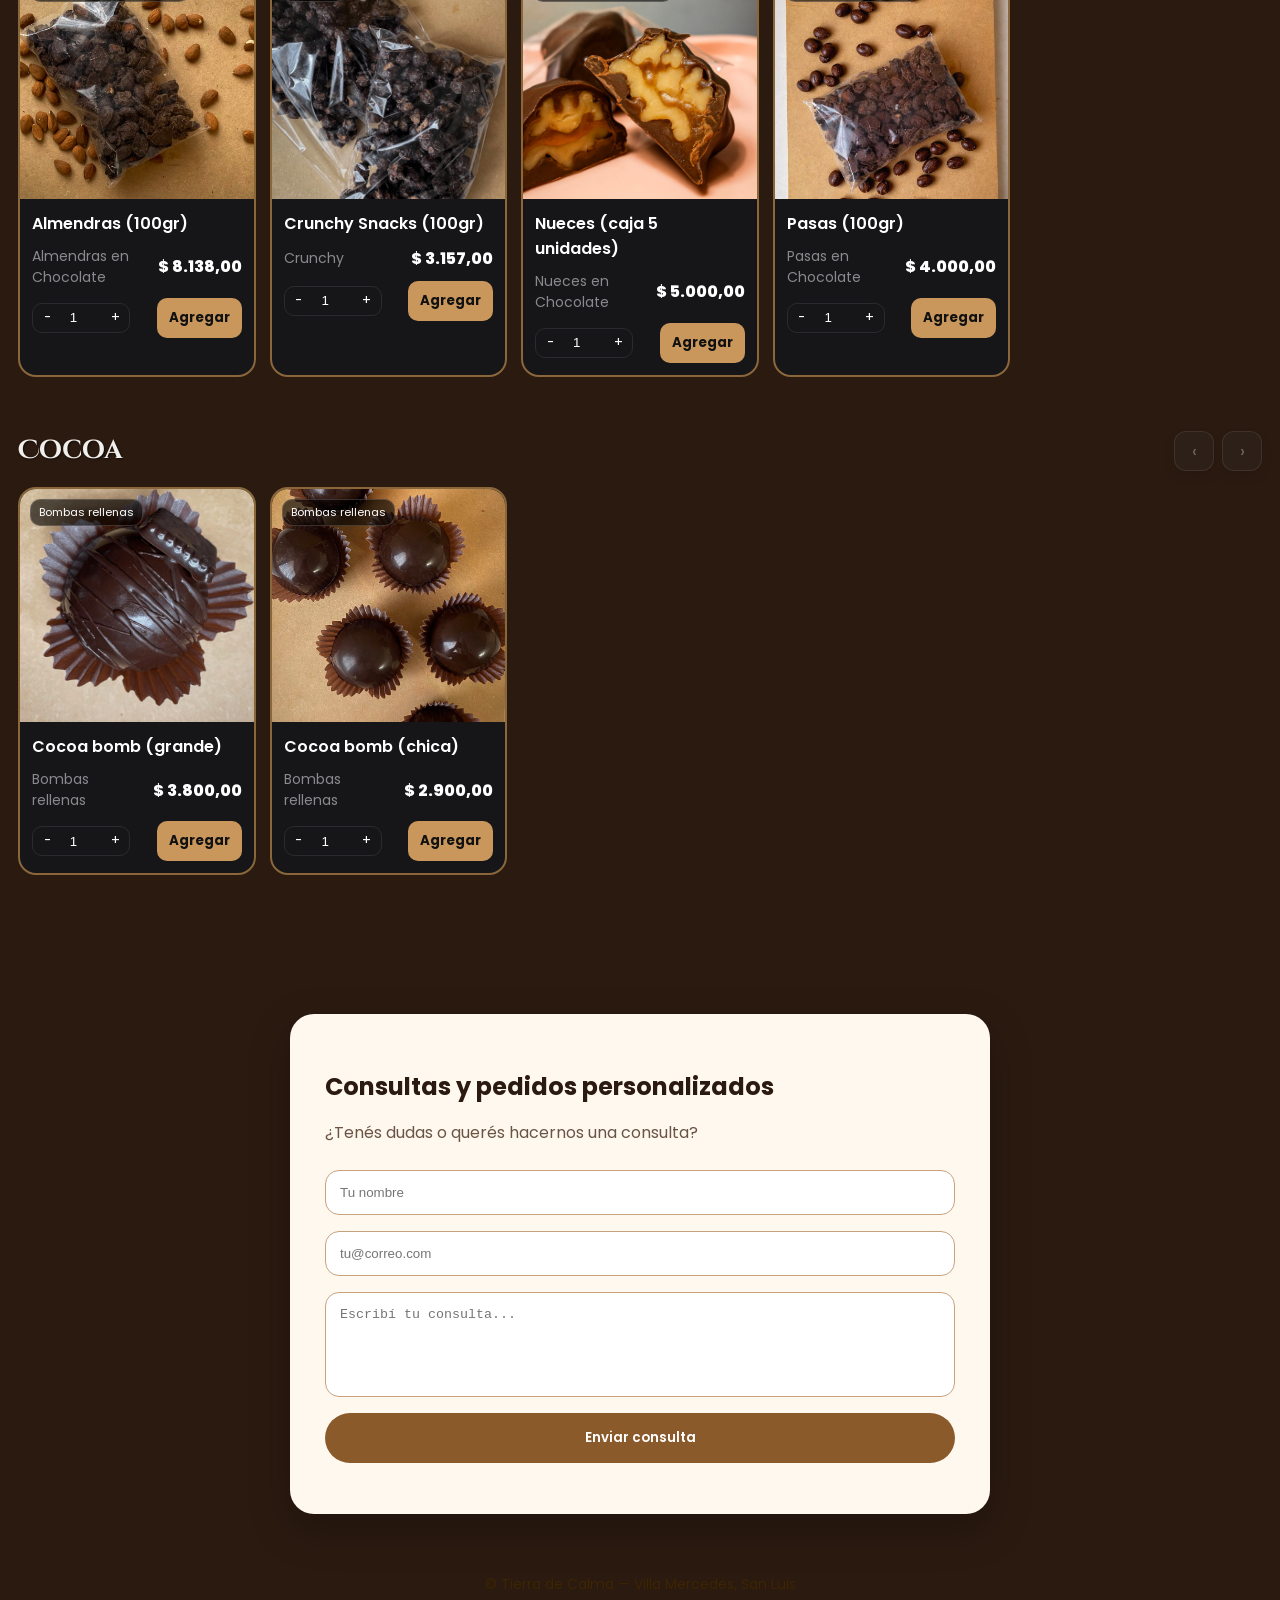
==== commit d571849f: "Update index.html" ====
--- a/Tierra de calma/pag/chocolate/index.html
+++ b/Tierra de calma/pag/chocolate/index.html
@@ -8,123 +8,6 @@
   <!-- Fuentes y CSS -->
   <link href="https://fonts.googleapis.com/css2?family=Poppins:wght@300;400;500;600;700&family=Almendra+SC&family=Cinzel+Decorative:wght@400;700;900&display=swap" rel="stylesheet">
   <link rel="stylesheet" href="style.css">
-  <style>
-body {
-  border: none !important;
-}
-
-/* FULL WIDTH */
-html,
-body {
-  width: 100vw !important;
-  max-width: 100vw !important;
-  overflow-x: hidden !important;
-  background: url("img/Texture2.jpg") center / cover repeat !important;
-}
-
-header,
-.container,
-.section,
-.cat-section,
-.cat-row,
-.cat-scroll,
-.hero {
-  width: 100vw !important;
-  max-width: 100vw !important;
-  margin-left: 0 !important;
-  margin-right: 0 !important;
-}
-
-.container {
-  padding-left: 0 !important;
-  padding-right: 0 !important;
-}
-
-.cat-scroll {
-  padding: 8px 10px 16px !important;
-  gap: 10px !important;
-}
-
-/* MOBILE VERTICAL */
-@media (orientation: portrait) and (max-width: 600px) {
-  .cat-scroll .card {
-    flex: 0 0 44vw !important;
-    min-width: 44vw !important;
-    max-width: 44vw !important;
-  }
-
-  .card .thumb {
-    aspect-ratio: 1 / .72 !important;
-  }
-
-  .card .body {
-    padding: 6px !important;
-    gap: 5px !important;
-  }
-
-  .title {
-    font-size: 11px !important;
-  }
-
-  .muted {
-    font-size: 10px !important;
-  }
-
-  .price {
-    font-size: 12px !important;
-  }
-
-  .add {
-    font-size: 10px !important;
-    padding: 6px 7px !important;
-  }
-
-  .qty {
-    transform: scale(.7) !important;
-    transform-origin: left center !important;
-  }
-}
-
-/* MOBILE HORIZONTAL TIPO PC */
-@media (orientation: landscape) and (max-width: 950px) {
-  .cat-scroll .card {
-    flex: 0 0 18vw !important;
-    min-width: 18vw !important;
-    max-width: 18vw !important;
-  }
-
-  .card .thumb {
-    aspect-ratio: 1 / .72 !important;
-  }
-
-  .card .body {
-    padding: 6px !important;
-    gap: 5px !important;
-  }
-
-  .title {
-    font-size: 10px !important;
-  }
-
-  .muted {
-    font-size: 9px !important;
-  }
-
-  .price {
-    font-size: 11px !important;
-  }
-
-  .add {
-    font-size: 9px !important;
-    padding: 5px 6px !important;
-  }
-
-  .qty {
-    transform: scale(.65) !important;
-    transform-origin: left center !important;
-  }
-}
-</style>
 </head>
 <body>
   <header>
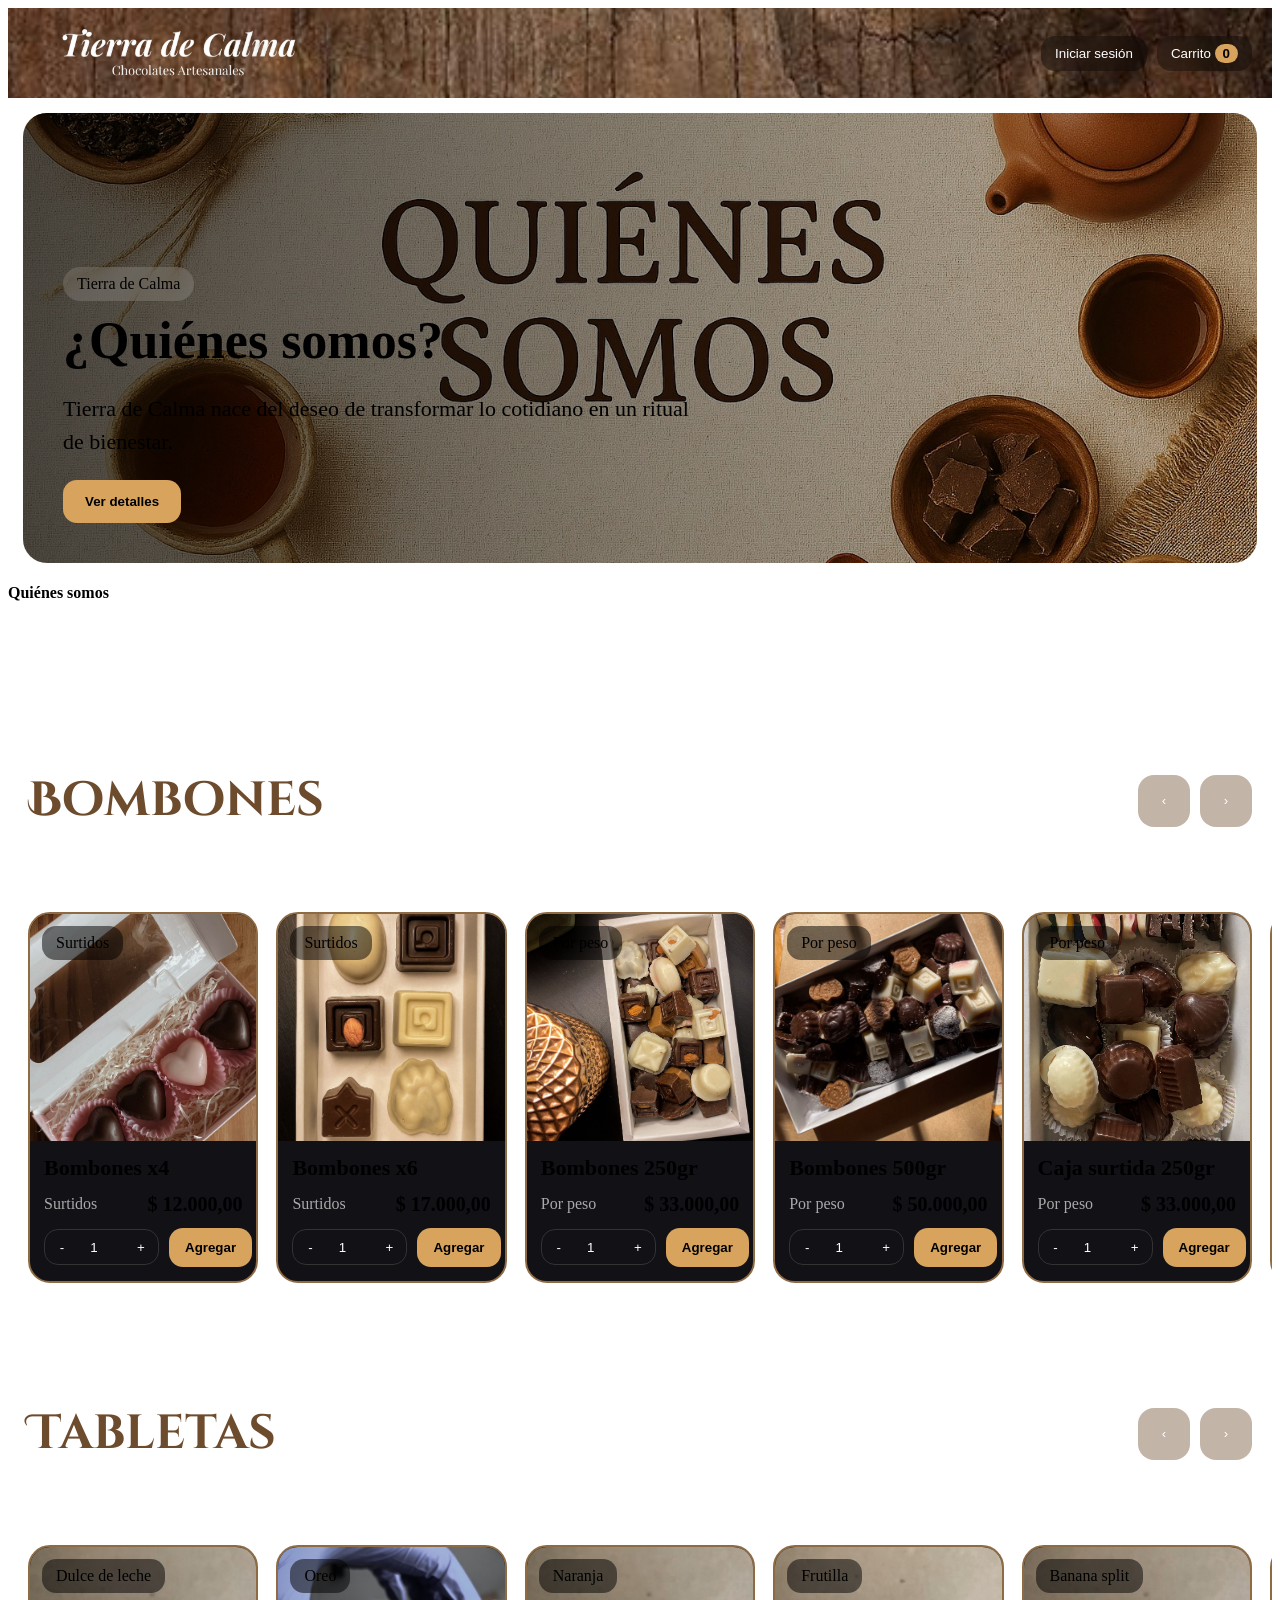
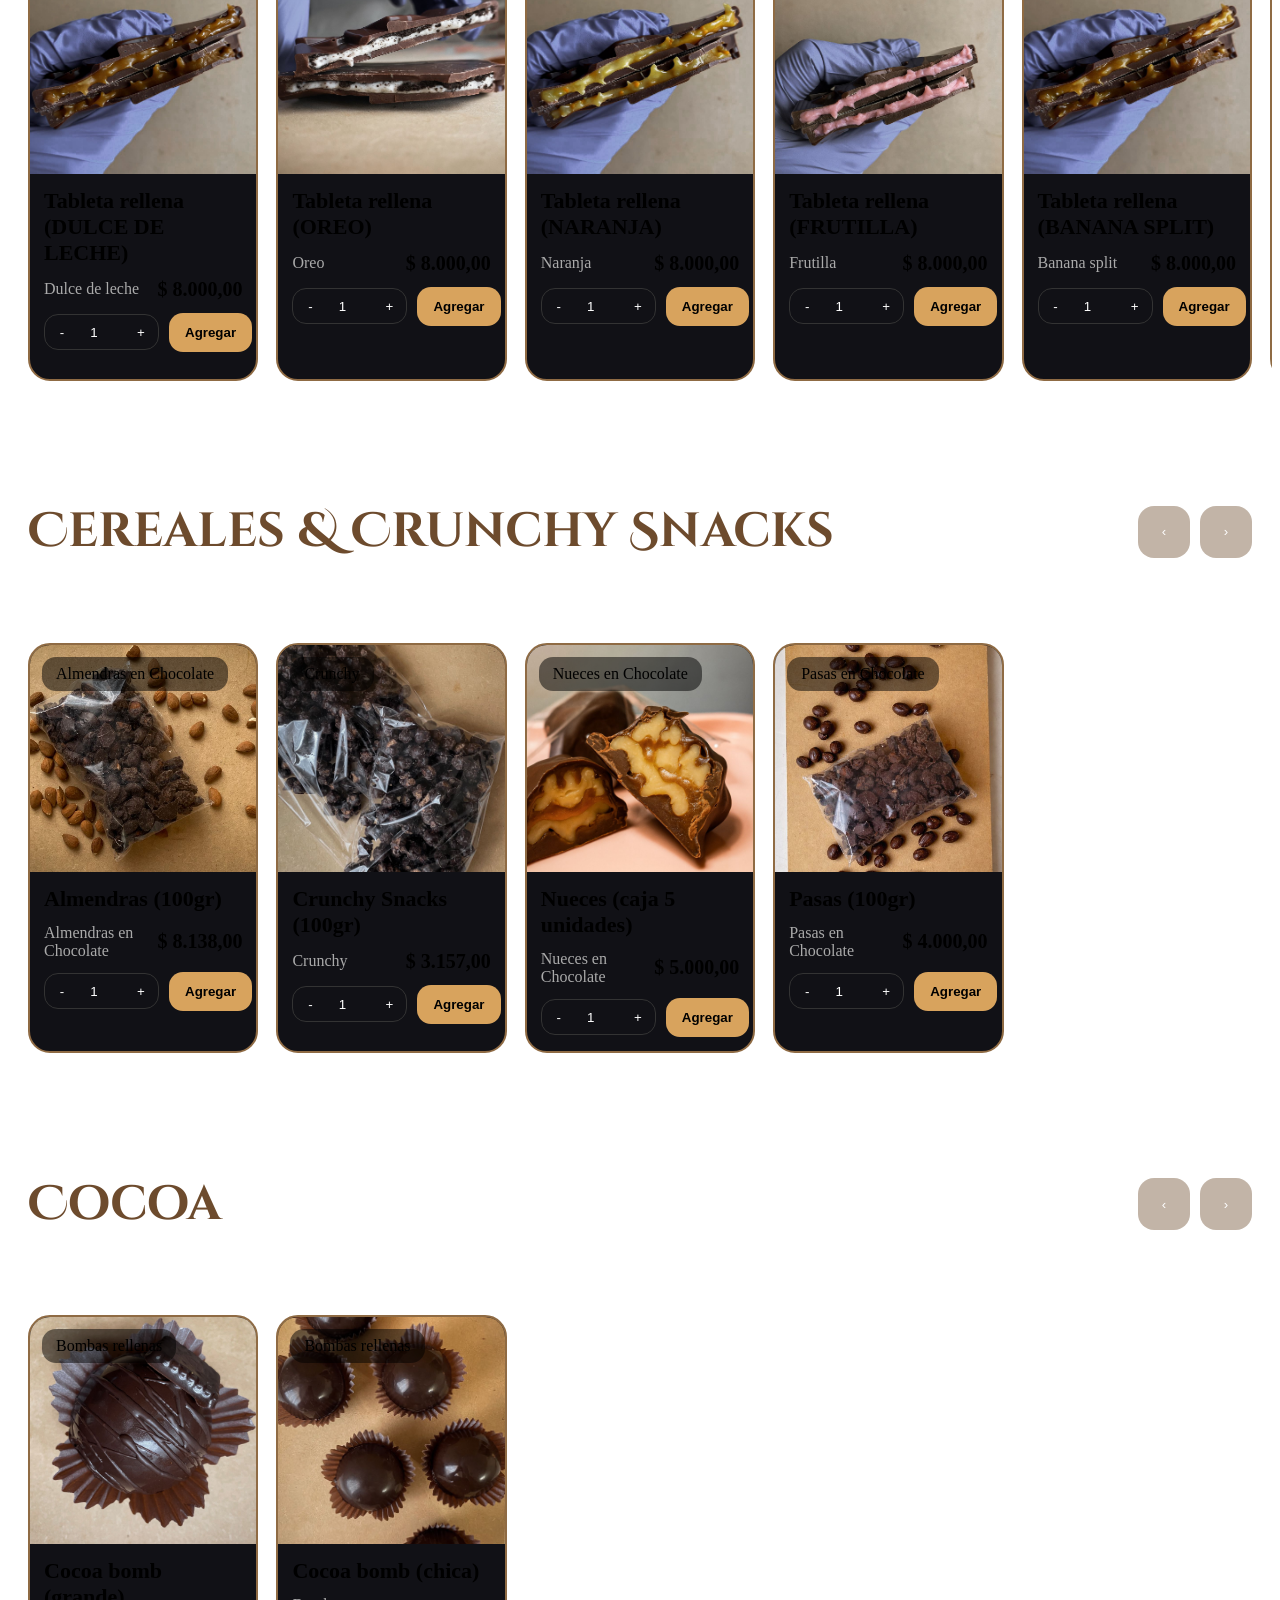
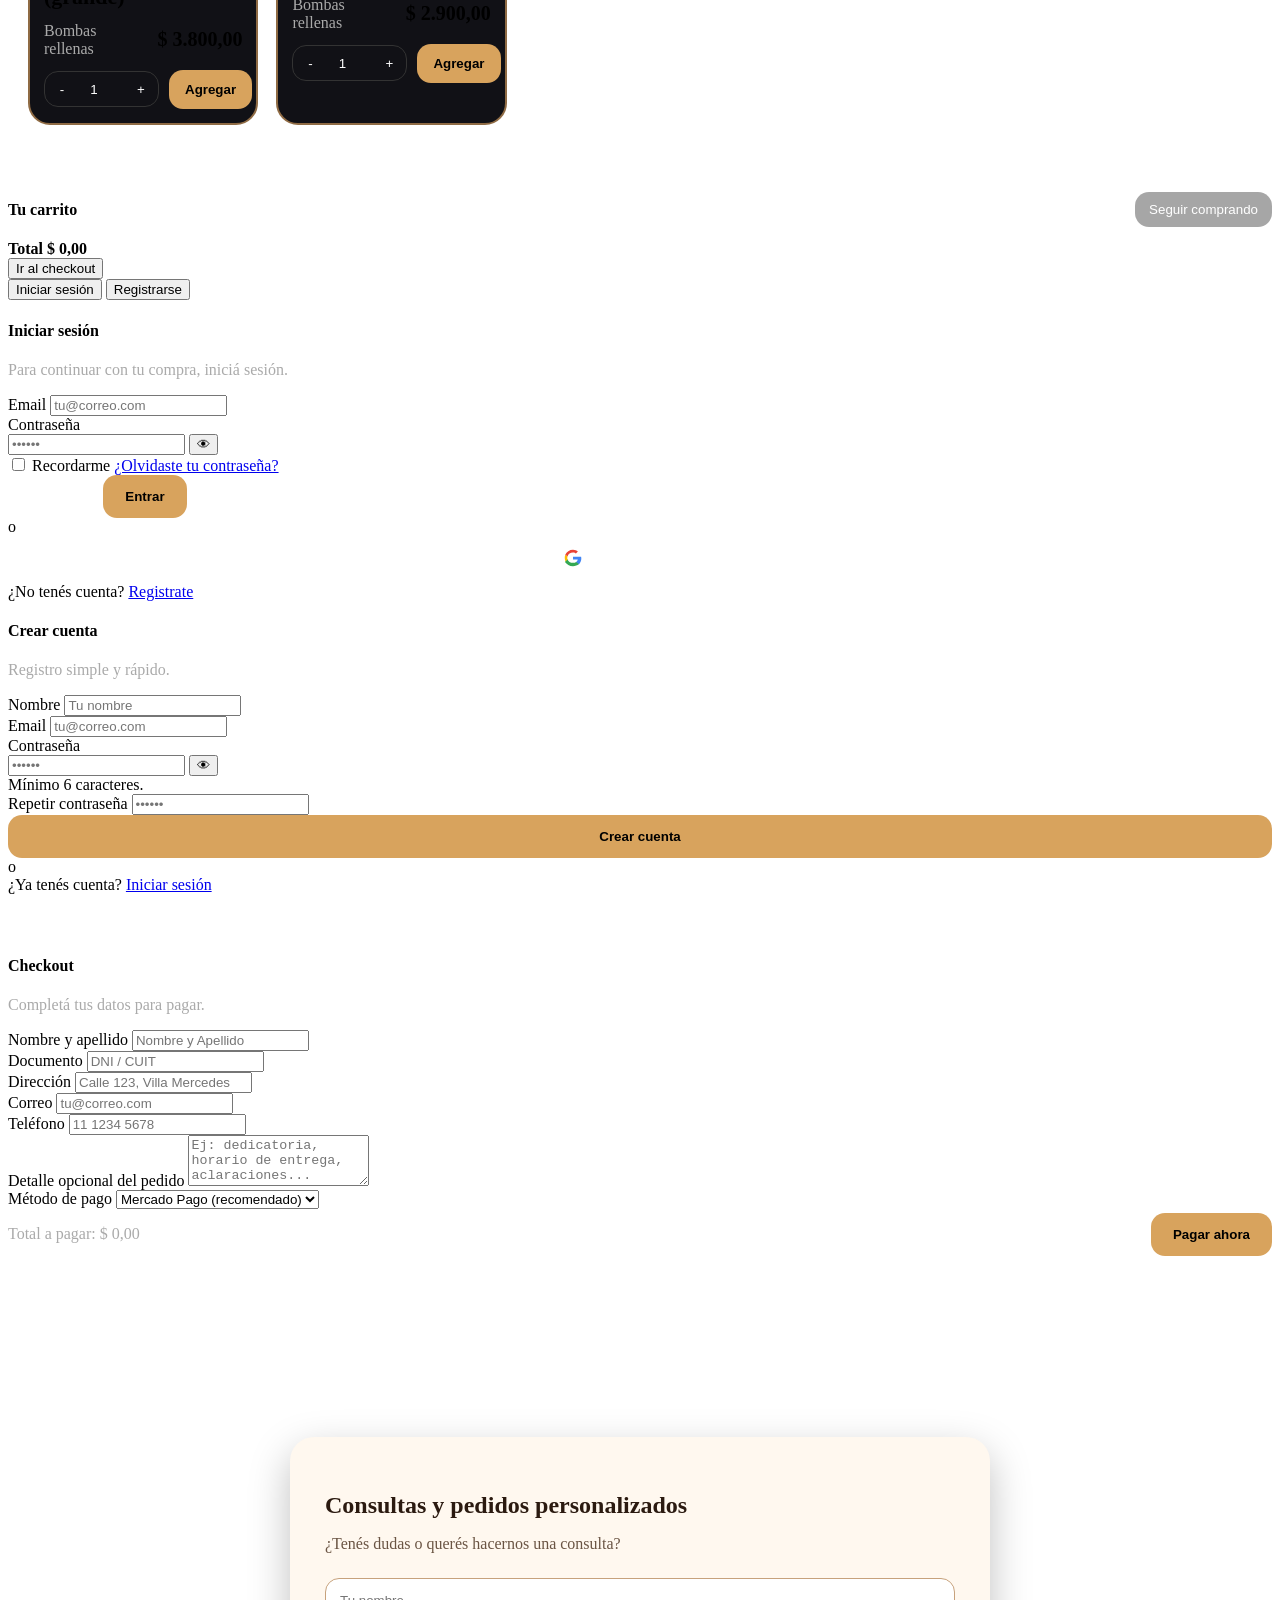
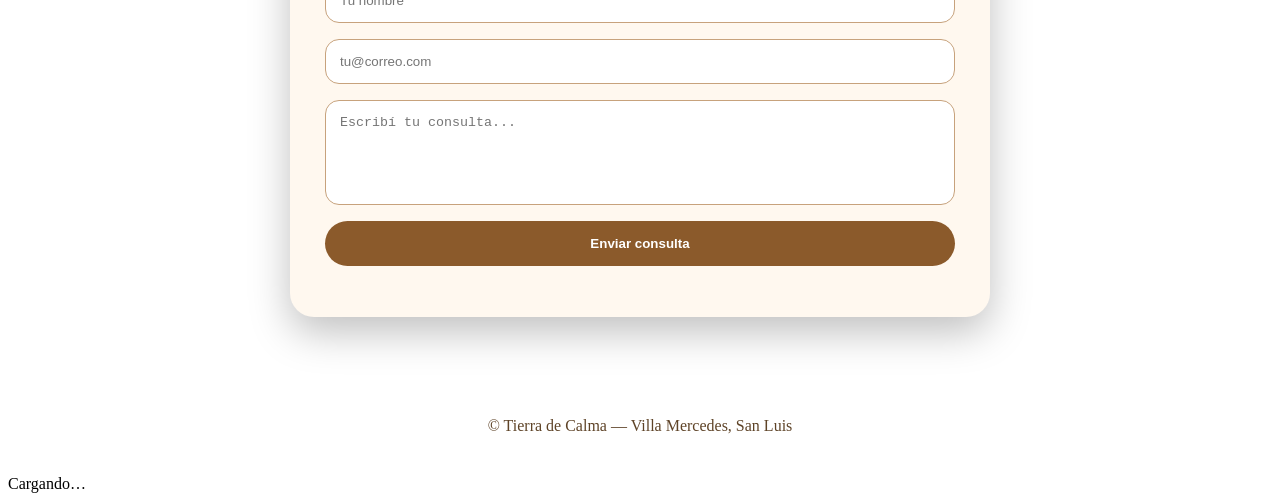
==== commit ff083f11: "Update index.html" ====
--- a/Tierra de calma/pag/chocolate/index.html
+++ b/Tierra de calma/pag/chocolate/index.html
@@ -8,6 +8,46 @@
   <!-- Fuentes y CSS -->
   <link href="https://fonts.googleapis.com/css2?family=Poppins:wght@300;400;500;600;700&family=Almendra+SC&family=Cinzel+Decorative:wght@400;700;900&display=swap" rel="stylesheet">
   <link rel="stylesheet" href="style.css">
+  <style>
+@media (orientation: portrait) and (max-width: 600px) {
+  .cat-scroll .card {
+    flex: 0 0 48% !important;
+    min-width: 48% !important;
+    max-width: 48% !important;
+  }
+
+  .card .thumb {
+    aspect-ratio: 1 / .85 !important;
+  }
+
+  .card .body {
+    padding: 8px !important;
+    gap: 6px !important;
+  }
+
+  .title {
+    font-size: 13px !important;
+  }
+
+  .muted {
+    font-size: 11px !important;
+  }
+
+  .price {
+    font-size: 14px !important;
+  }
+
+  .add {
+    font-size: 12px !important;
+    padding: 8px 10px !important;
+  }
+
+  .qty {
+    transform: scale(.82) !important;
+    transform-origin: left center !important;
+  }
+}
+</style>
 </head>
 <body>
   <header>
--- a/Tierra de calma/pag/chocolate/style.css
+++ b/Tierra de calma/pag/chocolate/style.css
@@ -1,371 +1,196 @@
-:root {
-  --bg: #0f0f10;
-  --card: #161618;
-  --muted: #8a8a8e;
-  --brand: #8B4513;
-  --brand-2: #C9975B;
-  --ok: #1db954;
-  --danger: #e84c3d;
-  --cream: #fff8ef;
-  --brown-dark: #2b1a10;
-  --brown-soft: #8a673b;
-}
-
-* {
-  box-sizing: border-box;
-}
-
+# STYLE.CSS LIMPIO + RESPONSIVE FINAL
+
+Reemplazá TODO tu `style.css` por este contenido.
+
+```css
 html,
 body {
   margin: 0;
-  min-height: 100%;
+  padding: 0;
   width: 100%;
   max-width: 100%;
   overflow-x: hidden;
-  background: url("img/Texture2.jpg") center / cover repeat;
-  color: #fff;
-  font-family: Poppins, system-ui, -apple-system, Segoe UI, Roboto, Ubuntu, "Helvetica Neue", Arial;
-}
-
-a {
-  color: inherit;
-  text-decoration: none;
-}
-
-button {
-  font-family: inherit;
-}
-
-.container {
+  font-family: 'Poppins', sans-serif;
+  background: url("img/Texture2.jpg") center/cover repeat;
+  color: white;
+}
+
+* {
+  box-sizing: border-box;
+}
+
+img {
+  max-width: 100%;
+  display: block;
+}
+
+.container,
+.section,
+.cat-section,
+.cat-row {
   width: 100%;
   max-width: 100%;
-  margin: 0;
-  padding: 0 18px;
-}
-
-/* ===== HEADER ===== */
+}
+
 header {
+  width: 100%;
+  background: url("img/Madera-Fondo.jpg") center/cover;
   position: sticky;
   top: 0;
-  z-index: 40;
-  background: url("img/Madera-Fondo.jpg") center / cover;
-  backdrop-filter: blur(10px);
-  border-bottom: 1px solid #222;
+  z-index: 999;
 }
 
 .nav {
+  width: 100%;
   display: flex;
   align-items: center;
   justify-content: space-between;
-  gap: 14px;
-  padding: 5px 0;
+  padding: 10px 20px;
 }
 
 .logo {
-  width: 350px;
+  width: 300px;
   height: 70px;
-  background-image: url("img/Tierra\ De\ Calma\ -\ 1\ -\ Editado.png");
+  background-image: url("img/Tierra De Calma - 1 - Editado.png");
   background-repeat: no-repeat;
   background-position: center;
   background-size: contain;
-  display: block;
-  flex-shrink: 0;
 }
 
 .actions {
   display: flex;
   gap: 10px;
-  align-items: center;
-  flex-wrap: wrap;
-  justify-content: flex-end;
 }
 
 .icon-btn {
-  border: 1px solid #2b2b2f;
-  background: url("img/Fondo\ 2.jpg") center / cover;
-  color: #f5f1f1;
-  border-radius: 12px;
-  padding: 8px 12px;
-  display: flex;
-  align-items: center;
-  gap: 8px;
+  border: none;
+  background: rgba(0,0,0,.35);
+  color: white;
+  padding: 10px 14px;
+  border-radius: 14px;
   cursor: pointer;
-}
-
-.icon-btn:active {
-  transform: translateY(1px);
+  backdrop-filter: blur(10px);
 }
 
 .badge {
-  min-width: 20px;
-  height: 20px;
-  border-radius: 10px;
-  background: var(--brand-2);
-  color: #000;
-  font-weight: 700;
-  display: grid;
-  place-items: center;
-  font-size: 12px;
-  padding: 0 6px;
-}
-
-.user-pill {
-  background: rgba(0, 0, 0, 0.25);
-  border: 1px solid rgba(255,255,255,0.15);
-  backdrop-filter: blur(6px);
+  background: #d8a35d;
+  color: black;
   border-radius: 999px;
-  padding: 6px 8px 6px 10px;
-  display: flex;
-  align-items: center;
-  gap: 10px;
-}
-
-.user-pill .icon-btn {
-  padding: 6px 10px;
-  border-radius: 999px;
-}
-
-.avatar {
-  width: 30px;
-  height: 30px;
-  border-radius: 50%;
-  background: rgba(255,255,255,0.15);
-  display: grid;
-  place-items: center;
-  font-weight: 800;
-  font-size: 12px;
-}
-
-/* ===== HERO ===== */
+  padding: 2px 8px;
+  font-weight: bold;
+}
+
 .hero {
+  width: calc(100% - 30px);
+  margin: 15px auto;
+  border-radius: 24px;
+  overflow: hidden;
   position: relative;
-  width: min(1100px, calc(100% - 32px));
-  margin: 13px auto;
-  min-height: 380px;
-  border-radius: 20px;
-  overflow: hidden;
-  background: url("img/Madera-Fondo.jpg") center / cover;
 }
 
 .hero-track {
   display: flex;
-  height: 100%;
-  transition: transform .5s ease-in-out;
+  transition: transform .5s ease;
 }
 
 .hero-slide {
   min-width: 100%;
-  min-height: 380px;
+  min-height: 450px;
   background-size: cover;
   background-position: center;
-  background-repeat: no-repeat;
   position: relative;
-  padding: 0 !important;
-}
-
-.hero-slide .overlay,
-.hero .overlay {
+}
+
+.overlay {
   position: absolute;
   inset: 0;
-  z-index: 1;
-  background: linear-gradient(90deg, rgba(0,0,0,.72), rgba(0,0,0,.22));
-}
-
-.hero-slide .hero-content,
+  background: linear-gradient(90deg, rgba(0,0,0,.7), rgba(0,0,0,.2));
+}
+
 .hero-content {
   position: absolute;
   left: 40px;
-  bottom: 28px;
+  bottom: 40px;
   z-index: 2;
-  max-width: 620px;
+  max-width: 650px;
+}
+
+.hero-content h2 {
+  font-size: 52px;
+  margin: 10px 0;
+}
+
+.hero-content p {
+  font-size: 22px;
+  line-height: 1.5;
 }
 
 .chip {
   display: inline-block;
-  background: rgba(133, 78, 15, 0.16);
-  border: 1px solid rgba(255,255,255,.2);
-  padding: 7px 10px;
+  padding: 8px 14px;
   border-radius: 999px;
-  font-size: 12px;
-}
-
-.hero h2 {
-  margin: 10px 0 12px;
-  font-size: 32px;
-}
-
-.hero p {
-  margin: 0 0 16px;
-  color: #ddd9d9;
-}
-
-.hero .cta {
-  display: flex;
-  gap: 10px;
-  margin-top: 12px;
-}
-
-.hero-text {
-  opacity: 0;
-  transform: translateY(8px);
-  max-height: 0;
-  overflow: hidden;
-  transition: opacity .25s ease, transform .25s ease, max-height .25s ease;
-}
-
-.hero:hover .hero-text {
-  opacity: 1;
-  transform: translateY(0);
-  max-height: 140px;
-}
-
-.hero-controls {
-  position: absolute;
-  right: 14px;
-  bottom: 14px;
-  display: flex;
-  gap: 8px;
-  z-index: 3;
-}
-
-.dot {
-  width: 10px;
-  height: 10px;
-  border-radius: 50%;
-  background: #e2dddd;
-  border: 1px solid #888;
+  background: rgba(255,255,255,.15);
+  backdrop-filter: blur(8px);
+}
+
+.btn {
+  border: none;
+  border-radius: 14px;
   cursor: pointer;
 }
 
-.dot.active {
-  background: var(--brand-2);
-  border-color: #b9b9b9;
-}
-
-.hero-slide.hero-about {
-  animation: aboutGlow 6s ease-in-out infinite;
-}
-
-@keyframes aboutGlow {
-  0%, 100% { filter: saturate(1) contrast(1); }
-  50% { filter: saturate(1.12) contrast(1.05); }
-}
-
-.hero-slide.hero-about::before {
-  content: "";
-  position: absolute;
-  inset: 0;
-  background: inherit;
-  background-size: cover;
-  background-position: center;
-  z-index: 0;
-  transform: scale(1);
-  animation: aboutKenBurns 10s ease-in-out infinite;
-}
-
-@keyframes aboutKenBurns {
-  0% { transform: scale(1); }
-  50% { transform: scale(1.06); }
-  100% { transform: scale(1); }
-}
-
-/* ===== BUTTONS ===== */
-.btn {
-  border: none;
-  border-radius: 12px;
-  padding: 12px 16px;
-  font-weight: 600;
-  cursor: pointer;
-}
-
 .btn.primary {
-  background: var(--brand-2);
-  color: #0a0a0a;
+  background: #d8a35d;
+  color: black;
+  padding: 14px 22px;
+  font-weight: bold;
 }
 
 .btn.ghost {
   background: transparent;
-  border: 1px solid #0e0d0d;
-  color: #eeebeb;
-}
-
-.btn.is-loading {
-  opacity: .75;
-  pointer-events: none;
-}
-
-/* ===== CATALOGO ===== */
-.section {
-  padding: 0 0 25px;
-  width: 100%;
+  border: 1px solid rgba(255,255,255,.2);
+  color: white;
+  padding: 12px 18px;
 }
 
 .cat-section {
-  width: 100%;
-  margin: 28px 0 40px;
+  margin: 40px 0;
 }
 
 .cat-head {
   display: flex;
   align-items: center;
   justify-content: space-between;
-  gap: 12px;
-  margin: 14px 0 10px;
-  padding: 0 18px;
+  padding: 0 20px;
 }
 
 .cat-title {
+  font-size: 48px;
+  color: #6d4b2d;
   font-family: 'Cinzel Decorative', serif;
-  font-size: 26px;
-  margin: 0;
-  color: #f1efeb;
-  text-shadow: 1px 1px 2px rgba(0,0,0,.6);
 }
 
 .cat-nav {
   display: flex;
-  gap: 8px;
-  align-items: center;
+  gap: 10px;
 }
 
 .cat-arrow {
-  background: rgba(77, 51, 31, 0.65);
-  border: 1px solid rgba(255,255,255,.25);
-  color: #fff;
-  width: 40px;
-  height: 40px;
-  border-radius: 12px;
+  width: 52px;
+  height: 52px;
+  border-radius: 16px;
+  border: none;
+  background: rgba(120,90,60,.45);
+  color: white;
   cursor: pointer;
-  display: grid;
-  place-items: center;
-  font-size: 18px;
-  box-shadow: 0 6px 12px rgba(0,0,0,.25);
-}
-
-.cat-arrow.disabled {
-  opacity: 0.35;
-  pointer-events: none;
-  filter: grayscale(1);
-}
-
-.cat-arrow:active {
-  transform: translateY(1px);
-}
-
-.cat-row {
-  width: 100%;
-  position: relative;
 }
 
 .cat-scroll {
-  width: 100%;
-  max-width: 100%;
-  display: flex;
-  gap: 14px;
+  display: flex;
+  gap: 18px;
   overflow-x: auto;
   scroll-behavior: smooth;
-  scroll-snap-type: x mandatory;
-  padding: 6px 18px 14px;
+  padding: 15px 20px;
   scrollbar-width: none;
 }
 
@@ -373,696 +198,232 @@
   display: none;
 }
 
-.cat-scroll .card {
-  scroll-snap-align: start;
-  flex: 0 0 calc((100% - 56px) / 5);
-  min-width: 0;
-  max-width: calc((100% - 56px) / 5);
-}
-
 .card {
-  background: var(--card);
-  border: 2px solid var(--brown-soft);
-  border-radius: 18px;
+  flex: 0 0 calc((100% - 72px) / 5);
+  min-width: calc((100% - 72px) / 5);
+  max-width: calc((100% - 72px) / 5);
+  background: #111116;
+  border-radius: 22px;
   overflow: hidden;
-  display: flex;
-  flex-direction: column;
-}
-
-.card .thumb {
+  border: 2px solid #8f6b44;
+}
+
+.thumb {
+  position: relative;
   aspect-ratio: 1 / 1;
-  background: #141416;
-  position: relative;
-  overflow: hidden;
-}
-
-.card .thumb img {
+}
+
+.thumb img {
   width: 100%;
   height: 100%;
   object-fit: cover;
-  display: block;
-  filter: saturate(1.1);
 }
 
 .tag {
   position: absolute;
-  top: 10px;
-  left: 10px;
-  background: rgba(0,0,0,.6);
-  border: 1px solid rgba(226, 215, 215, 0.2);
-  padding: 4px 8px;
-  border-radius: 10px;
-  font-size: 11px;
-}
-
-.card .body {
-  padding: 12px;
-  display: flex;
-  gap: 10px;
-  flex-direction: column;
-}
-
-.title {
-  font-weight: 600;
-}
-
-.muted {
-  color: var(--muted);
-  font-size: 14px;
-}
-
-.row {
-  display: flex;
-  align-items: center;
-  justify-content: space-between;
-  gap: 8px;
-}
-
-.price {
-  font-weight: 707;
-}
-
-.qty {
-  display: flex;
-  align-items: center;
-  border: 1px solid #2b2b2f;
-  border-radius: 10px;
-  flex-shrink: 0;
-}
-
-.qty button {
-  background: transparent;
-  border: 0;
-  color: #fff;
-  width: 28px;
-  height: 28px;
-  cursor: pointer;
-}
-
-.qty input {
-  width: 40px;
-  background: transparent;
-  border: 0;
-  text-align: center;
-  color: #fff;
-}
-
-.add {
-  background: var(--brand-2);
-  color: #111;
-  border-radius: 10px;
-  border: 0;
-  padding: 10px 12px;
-  font-weight: 700;
-  cursor: pointer;
-}
-
-/* ===== DRAWER CARRITO ===== */
-.drawer {
-  position: fixed;
-  inset: 0;
-  display: none;
-  z-index: 9999;
-}
-
-.drawer.open {
-  display: block;
-}
-
-.backdrop {
-  position: absolute;
-  inset: 0;
-  background: rgba(241, 239, 239, 0.55);
-}
-
-.panel {
-  position: absolute;
-  right: 0;
-  top: 85px;
-  bottom: 0;
-  width: 360px;
-  max-width: 100%;
-  background: #121214;
-  border-left: 1px solid #242428;
-  padding: 16px;
+  top: 12px;
+  left: 12px;
+  background: rgba(0,0,0,.5);
+  padding: 8px 14px;
+  border-radius: 14px;
+}
+
+.body {
+  padding: 14px;
   display: flex;
   flex-direction: column;
   gap: 12px;
 }
 
-.panel h4 {
-  margin: 4px 0 6px;
-}
-
-.cart-items {
-  display: flex;
-  flex-direction: column;
+.title {
+  font-size: 22px;
+  font-weight: bold;
+}
+
+.muted {
+  color: #aaa;
+}
+
+.row {
+  display: flex;
+  justify-content: space-between;
+  align-items: center;
   gap: 10px;
-  overflow: auto;
-}
-
-.cart-item {
-  display: grid;
-  grid-template-columns: 64px 1fr auto;
-  gap: 10px;
-  border: 1px solid #242428;
-  border-radius: 12px;
-  padding: 8px;
-  background: #161618;
-}
-
-.cart-item img {
-  width: 64px;
-  height: 64px;
-  border-radius: 8px;
-  object-fit: cover;
-}
-
-.cart-item .name {
-  font-weight: 600;
-}
-
-.cart-item .meta {
-  font-size: 12px;
-  color: #bbb;
-}
-
-.cart-item .right {
-  display: flex;
-  flex-direction: column;
-  align-items: end;
-  gap: 6px;
-}
-
-.danger {
-  background: transparent;
-  border: 1px solid var(--danger);
-  color: #fff;
-  border-radius: 8px;
-  padding: 6px 8px;
-  cursor: pointer;
-}
-
-.total {
+}
+
+.price {
+  font-size: 20px;
+  font-weight: bold;
+}
+
+.qty {
   display: flex;
   align-items: center;
-  justify-content: space-between;
-  border-top: 1px dashed #333;
-  padding-top: 8px;
-}
-
-.checkout {
-  background: var(--ok);
-  color: #111;
-  border: 0;
-  border-radius: 12px;
-  padding: 12px 14px;
-  font-weight: 800;
-  cursor: pointer;
-}
-
-/* ===== MODALES ===== */
-.modal {
-  position: fixed;
-  inset: 0;
-  display: none;
-  z-index: 99999 !important;
-}
-
-.modal.open {
-  display: grid;
-  place-items: center;
-}
-
-.modal .sheet {
-  width: min(520px, 92vw);
-  max-height: 90vh;
-  overflow: auto;
-  background: #141416;
-  border: 1px solid #242428;
-  border-radius: 16px;
-  padding: 16px;
-}
-
-.sheet h4 {
-  margin: 4px 0 10px;
-}
-
-.field {
-  display: flex;
-  flex-direction: column;
-  gap: 6px;
-  margin: 8px 0;
-}
-
-.input {
-  background: #0f0f11;
-  border: 1px solid #2b2b2f;
-  border-radius: 10px;
-  padding: 10px 12px;
-  color: #fff;
-}
-
-.row-gap {
-  display: flex;
-  gap: 10px;
-}
-
-.sheet footer {
-  display: flex;
-  gap: 8px;
-  justify-content: end;
-  margin-top: 12px;
-}
-
-.about-sheet {
-  width: min(640px, 92vw);
-  max-height: 85vh;
-  overflow: auto;
-}
-
-.about-head {
-  display: flex;
-  align-items: center;
-  justify-content: space-between;
-  gap: 12px;
-}
-
-#aboutBody {
-  white-space: pre-wrap;
-}
-
-/* ===== AUTH ===== */
-.auth-sheet {
-  width: min(520px, 92vw);
-  max-height: 90vh;
-  overflow: auto;
-}
-
-.auth-tabs {
-  display: flex;
-  gap: 8px;
-  background: rgba(255,255,255,0.04);
-  border: 1px solid rgba(255,255,255,0.10);
+  border: 1px solid #333;
   border-radius: 14px;
-  padding: 6px;
-  margin-bottom: 14px;
-}
-
-.auth-tab {
-  flex: 1;
-  border: 0;
-  background: transparent;
-  color: #eeecec;
-  padding: 10px 12px;
-  border-radius: 12px;
-  cursor: pointer;
-  font-weight: 700;
-  opacity: .85;
-}
-
-.auth-tab.is-active {
-  background: rgba(201,151,91,0.95);
-  color: #121214;
-  opacity: 1;
-}
-
-.auth-title {
-  margin: 6px 0;
-}
-
-.auth-panel.hidden {
-  display: none !important;
-}
-
-.auth-actions {
-  display: flex;
-  gap: 10px;
-  justify-content: flex-end;
-  margin-top: 12px;
-}
-
-.auth-passrow {
-  position: relative;
-  display: flex;
-  align-items: center;
-  gap: 8px;
-}
-
-.auth-passrow .input {
-  flex: 1;
-  padding-right: 46px;
-}
-
-.auth-eye {
-  position: absolute;
-  right: 10px;
-  border: 0;
-  background: rgba(255,255,255,0.06);
-  color: #fff;
+}
+
+.qty button {
   width: 34px;
   height: 34px;
-  border-radius: 10px;
-  cursor: pointer;
-}
-
-.auth-hint,
-.auth-error {
-  margin-top: 6px;
-  font-size: 12px;
-}
-
-.auth-hint {
-  color: #bdbdbd;
-}
-
-.auth-error {
-  color: #ffb4ad;
-  min-height: 16px;
-}
-
-.input.is-invalid {
-  border-color: rgba(255, 120, 120, 0.8) !important;
-}
-
-.auth-row {
-  display: flex;
-  align-items: center;
-  justify-content: space-between;
-  gap: 10px;
-  margin-top: 6px;
-  font-size: 13px;
-}
-
-.auth-check {
-  display: flex;
-  align-items: center;
-  gap: 8px;
-  cursor: pointer;
-  user-select: none;
-  color: #d7d7d7;
-}
-
-.auth-link,
-.auth-foot a {
-  color: #d7d7d7;
-  text-decoration: underline;
-}
-
-.auth-foot {
-  margin-top: 12px;
-  font-size: 13px;
-  color: #d7d7d7;
-}
-
-.auth-divider {
-  display: flex;
-  align-items: center;
-  gap: 10px;
-  margin: 14px 0;
-  color: #cfcfcf;
-}
-
-.auth-divider::before,
-.auth-divider::after {
-  content: "";
-  height: 1px;
-  background: rgba(255,255,255,0.12);
-  flex: 1;
-}
-
-.auth-divider span {
-  font-size: 12px;
-  padding: 0 8px;
-  background: #141416;
-  border-radius: 999px;
-  border: 1px solid rgba(255,255,255,0.10);
-}
-
-.google-btn {
-  width: 100%;
-  margin-top: 10px;
-  display: flex;
-  align-items: center;
-  justify-content: center;
-  gap: 10px;
-}
-
-.g-icon {
-  display: inline-flex;
-  width: 18px;
-  height: 18px;
-}
-
-/* ===== FORMULARIO CONSULTAS ===== */
-#contactConsultas {
-  width: 100%;
-  padding: 0 18px;
-}
-
-#contactConsultas > div {
-  width: min(700px, 100%);
-}
-
-/* ===== LOADER ===== */
-.loader {
-  position: fixed;
-  inset: 0;
-  display: grid;
-  place-items: center;
-  background: rgba(0,0,0,0.45);
-  backdrop-filter: blur(4px);
-  z-index: 100000;
-}
-
-.loader.hidden {
-  display: none;
-}
-
-.loader-card {
-  background: rgba(20,20,22,0.92);
-  border: 1px solid rgba(255,255,255,0.12);
-  border-radius: 16px;
-  padding: 16px 18px;
-  display: flex;
-  align-items: center;
-  gap: 12px;
-  box-shadow: 0 18px 40px rgba(0,0,0,0.35);
-}
-
-.spinner {
-  width: 18px;
-  height: 18px;
-  border-radius: 50%;
-  border: 2px solid rgba(255,255,255,0.25);
-  border-top-color: rgba(201,151,91,0.95);
-  animation: spin .8s linear infinite;
-}
-
-@keyframes spin {
-  to { transform: rotate(360deg); }
-}
-
-.loader-text {
-  font-size: 14px;
-  color: #f1efeb;
-}
-
-/* ===== FOOTER ===== */
-footer {
-  margin: 30px 0 60px;
-  color: #3d2402;
-  font-size: 14px;
+  background: transparent;
+  border: none;
+  color: white;
+}
+
+.qty input {
+  width: 45px;
   text-align: center;
-}
-
-/* ===== RESPONSIVE GENERAL ===== */
-@media (max-width: 1200px) {
-  .cat-scroll .card {
-    flex-basis: calc((100% - 42px) / 4);
-    max-width: calc((100% - 42px) / 4);
-  }
-}
-
-@media (max-width: 900px) {
-  .cat-scroll .card {
-    flex-basis: calc((100% - 28px) / 3);
-    max-width: calc((100% - 28px) / 3);
+  background: transparent;
+  border: none;
+  color: white;
+}
+
+.add {
+  background: #d8a35d;
+  border: none;
+  border-radius: 14px;
+  padding: 12px 16px;
+  font-weight: bold;
+}
+
+/* ===== TABLETS ===== */
+@media (max-width: 1000px) {
+  .card {
+    flex: 0 0 calc((100% - 36px) / 3);
+    min-width: calc((100% - 36px) / 3);
+    max-width: calc((100% - 36px) / 3);
+  }
+}
+
+/* ===== CELULAR VERTICAL ===== */
+@media (max-width: 600px) and (orientation: portrait) {
+  .nav {
+    padding: 10px;
   }
 
   .logo {
-    width: 260px;
-    height: 58px;
+    width: 170px;
+    height: 48px;
   }
 
   .icon-btn {
-    padding: 7px 10px;
-    font-size: 13px;
-  }
-}
-
-@media (max-width: 700px) {
-  .nav {
-    align-items: center;
-  }
-
-  .logo {
-    width: 210px;
-    height: 52px;
-  }
-
-  .actions {
-    gap: 6px;
-  }
-
-  .icon-btn {
-    padding: 7px 9px;
+    padding: 8px 10px;
     font-size: 12px;
   }
 
   .hero {
-    width: calc(100% - 20px);
-    margin: 10px auto;
+    width: calc(100% - 12px);
+    margin: 6px auto;
     border-radius: 18px;
-    min-height: 270px;
   }
 
   .hero-slide {
-    min-height: 270px;
-  }
-
-  .hero-slide .hero-content,
+    min-height: 240px;
+  }
+
   .hero-content {
     left: 18px;
     right: 18px;
-    bottom: 16px;
-    max-width: unset;
-  }
-
-  .hero h2 {
-    font-size: 24px;
-    line-height: 1.05;
-  }
-
-  .hero p {
-    font-size: 14px;
-    line-height: 1.35;
-  }
-
-  .cat-head {
-    padding: 0 12px;
+    bottom: 18px;
+  }
+
+  .hero-content h2 {
+    font-size: 28px;
+  }
+
+  .hero-content p {
+    font-size: 15px;
   }
 
   .cat-title {
-    font-size: 24px;
+    font-size: 28px;
   }
 
   .cat-scroll {
     gap: 10px;
-    padding: 8px 10px 16px;
-  }
-
-  .cat-scroll .card {
-    flex-basis: 48%;
-    max-width: 48%;
-  }
-
-  .card .body {
-    padding: 9px;
-    gap: 8px;
+    padding: 10px;
+  }
+
+  .card {
+    flex: 0 0 47%;
+    min-width: 47%;
+    max-width: 47%;
+  }
+
+  .thumb {
+    aspect-ratio: 1 / .82;
+  }
+
+  .body {
+    padding: 8px;
+    gap: 6px;
   }
 
   .title {
-    font-size: 13px;
-    line-height: 1.2;
+    font-size: 14px;
   }
 
   .muted {
-    font-size: 12px;
+    font-size: 11px;
   }
 
   .price {
     font-size: 14px;
   }
 
+  .qty {
+    transform: scale(.8);
+    transform-origin: left center;
+  }
+
   .add {
+    padding: 8px 10px;
     font-size: 12px;
-    padding: 8px 9px;
-  }
-
-  .qty {
-    transform: scale(.84);
-    transform-origin: left center;
-  }
-
-  .panel {
-    width: 100%;
-    top: 70px;
-  }
-
-  .row-gap {
-    flex-direction: column;
-    gap: 0;
-  }
-}
-
-@media (max-width: 430px) {
-  .cat-scroll .card {
-    flex-basis: 52%;
-    max-width: 52%;
-  }
-
-  .hero {
-    min-height: 250px;
-  }
-
-  .hero-slide {
-    min-height: 250px;
-  }
-
-  .hero h2 {
-    font-size: 22px;
-  }
-
-  .hero p {
-    font-size: 13px;
-  }
-}
-
-/* iPhone / tablet horizontal */
+  }
+}
+
+/* ===== CELULAR HORIZONTAL ===== */
 @media (orientation: landscape) and (max-width: 950px) {
+  html,
+  body {
+    overflow-x: hidden;
+  }
+
+  .hero,
   .container,
   .section,
   .cat-section,
   .cat-row,
   .cat-scroll {
-    width: 100%;
-    max-width: 100%;
+    width: 100vw;
+    max-width: 100vw;
     margin-left: 0;
     margin-right: 0;
   }
 
   .hero {
-    width: 100%;
-    max-width: 100%;
-    margin-left: 0;
-    margin-right: 0;
     border-radius: 0;
   }
 
-  .cat-scroll .card {
-    flex: 0 0 calc((100% - 42px) / 4);
-    min-width: calc((100% - 42px) / 4);
-    max-width: calc((100% - 42px) / 4);
-  }
-
-  .card .thumb {
-    aspect-ratio: 1 / .72;
-  }
-
-  .card .body {
+  .cat-scroll {
+    gap: 10px;
+    padding: 12px;
+  }
+
+  .card {
+    flex: 0 0 calc((100vw - 70px) / 5);
+    min-width: calc((100vw - 70px) / 5);
+    max-width: calc((100vw - 70px) / 5);
+  }
+
+  .thumb {
+    aspect-ratio: 1 / .7;
+  }
+
+  .body {
     padding: 7px;
-    gap: 6px;
+    gap: 5px;
   }
 
   .title {
@@ -1070,237 +431,27 @@
   }
 
   .muted {
-    font-size: 11px;
+    font-size: 10px;
   }
 
   .price {
-    font-size: 13px;
+    font-size: 12px;
+  }
+
+  .qty {
+    transform: scale(.72);
+    transform-origin: left center;
   }
 
   .add {
-    font-size: 11px;
     padding: 7px 8px;
-  }
-
-  .qty {
-    transform: scale(.8);
-    transform-origin: left center;
-  }
-}
-
-/* ===== FIX DEFINITIVO MOBILE + LANDSCAPE ===== */
-
-html,
-body {
-  width: 100vw !important;
-  max-width: 100vw !important;
-  min-width: 100vw !important;
-  margin: 0 !important;
-  padding: 0 !important;
-  overflow-x: hidden !important;
-  background: url("img/Texture2.jpg") center center / cover repeat !important;
-  background-color: #2b1a10 !important;
-}
-
-body::before {
-  content: "";
-  position: fixed;
-  inset: 0;
-  width: 100vw;
-  height: 100vh;
-  background: url("img/Texture2.jpg") center center / cover repeat;
-  z-index: -1;
-}
-
-/* MOBILE VERTICAL: cards más chicas */
-@media (max-width: 480px) and (orientation: portrait) {
-  .cat-scroll .card {
-    flex: 0 0 46% !important;
-    min-width: 46% !important;
-    max-width: 46% !important;
-  }
-
-  .card .thumb {
-    aspect-ratio: 1 / .85 !important;
-  }
-
-  .card .body {
-    padding: 7px !important;
-    gap: 6px !important;
-  }
-
-  .title {
-    font-size: 12px !important;
-  }
-
-  .price {
-    font-size: 13px !important;
-  }
-
-  .muted {
-    font-size: 11px !important;
-  }
-
-  .add {
-    font-size: 11px !important;
-    padding: 7px 8px !important;
-  }
-}
-
-/* HORIZONTAL: ocupar toda la pantalla */
-@media (orientation: landscape) and (max-width: 950px) {
-  html,
-  body,
-  header,
-  .container,
-  .section,
-  .cat-section,
-  .cat-row,
-  .cat-scroll,
-  .hero {
-    width: 100vw !important;
-    max-width: 100vw !important;
-    min-width: 100vw !important;
-    margin-left: 0 !important;
-    margin-right: 0 !important;
-  }
-
-  .container,
-  .cat-scroll {
-    padding-left: 0 !important;
-    padding-right: 0 !important;
-  }
-
-  .cat-head {
-    padding-left: 12px !important;
-    padding-right: 12px !important;
-  }
-
-  .cat-scroll {
-    gap: 10px !important;
-    padding: 8px 10px 16px !important;
-  }
-
-  .cat-scroll .card {
-    flex: 0 0 calc((100vw - 50px) / 4) !important;
-    min-width: calc((100vw - 50px) / 4) !important;
-    max-width: calc((100vw - 50px) / 4) !important;
-  }
-
-  .hero {
-    border-radius: 0 !important;
-  }
-}
-
-/* ===== FULL WIDTH REAL + MOBILE COMPACTO ===== */
-
-header,
-.hero,
-.section,
-.cat-section,
-.cat-row,
-.cat-scroll {
-  width: 100vw !important;
-  max-width: 100vw !important;
-  margin-left: calc(50% - 50vw) !important;
-  margin-right: calc(50% - 50vw) !important;
-}
-
-body {
-  background: url("img/Texture2.jpg") center / cover repeat !important;
-}
-
-/* Hero full width */
-.hero {
-  border-radius: 0 !important;
-}
-
-/* MOBILE VERTICAL: más chico */
-@media (max-width: 480px) and (orientation: portrait) {
-  .cat-scroll {
-    gap: 10px !important;
-    padding: 8px 10px 16px !important;
-  }
-
-  .cat-scroll .card {
-    flex: 0 0 44% !important;
-    min-width: 44% !important;
-    max-width: 44% !important;
-  }
-
-  .card .thumb {
-    aspect-ratio: 1 / .78 !important;
-  }
-
-  .card .body {
-    padding: 7px !important;
-    gap: 5px !important;
-  }
-
-  .title {
-    font-size: 11px !important;
-  }
-
-  .muted {
-    font-size: 10px !important;
-  }
-
-  .price {
-    font-size: 12px !important;
-  }
-
-  .add {
-    font-size: 10px !important;
-    padding: 6px 7px !important;
-  }
-
-  .qty {
-    transform: scale(.72) !important;
-    transform-origin: left center !important;
-  }
-}
-
-/* CELU HORIZONTAL: estilo PC */
-@media (orientation: landscape) and (max-width: 950px) {
-  .cat-scroll {
-    gap: 10px !important;
-    padding: 10px 18px 18px !important;
-  }
-
-  .cat-scroll .card {
-    flex: 0 0 calc((100vw - 90px) / 5) !important;
-    min-width: calc((100vw - 90px) / 5) !important;
-    max-width: calc((100vw - 90px) / 5) !important;
-  }
-
-  .card .thumb {
-    aspect-ratio: 1 / .72 !important;
-  }
-
-  .card .body {
-    padding: 7px !important;
-    gap: 5px !important;
-  }
-
-  .title {
-    font-size: 11px !important;
-  }
-
-  .muted {
-    font-size: 10px !important;
-  }
-
-  .price {
-    font-size: 12px !important;
-  }
-
-  .add {
-    font-size: 10px !important;
-    padding: 6px 7px !important;
-  }
-
-  .qty {
-    transform: scale(.7) !important;
-    transform-origin: left center !important;
-  }
-}
+    font-size: 10px;
+  }
+}
+
+footer {
+  text-align: center;
+  color: #5e4327;
+  padding: 40px 20px;
+}
+```
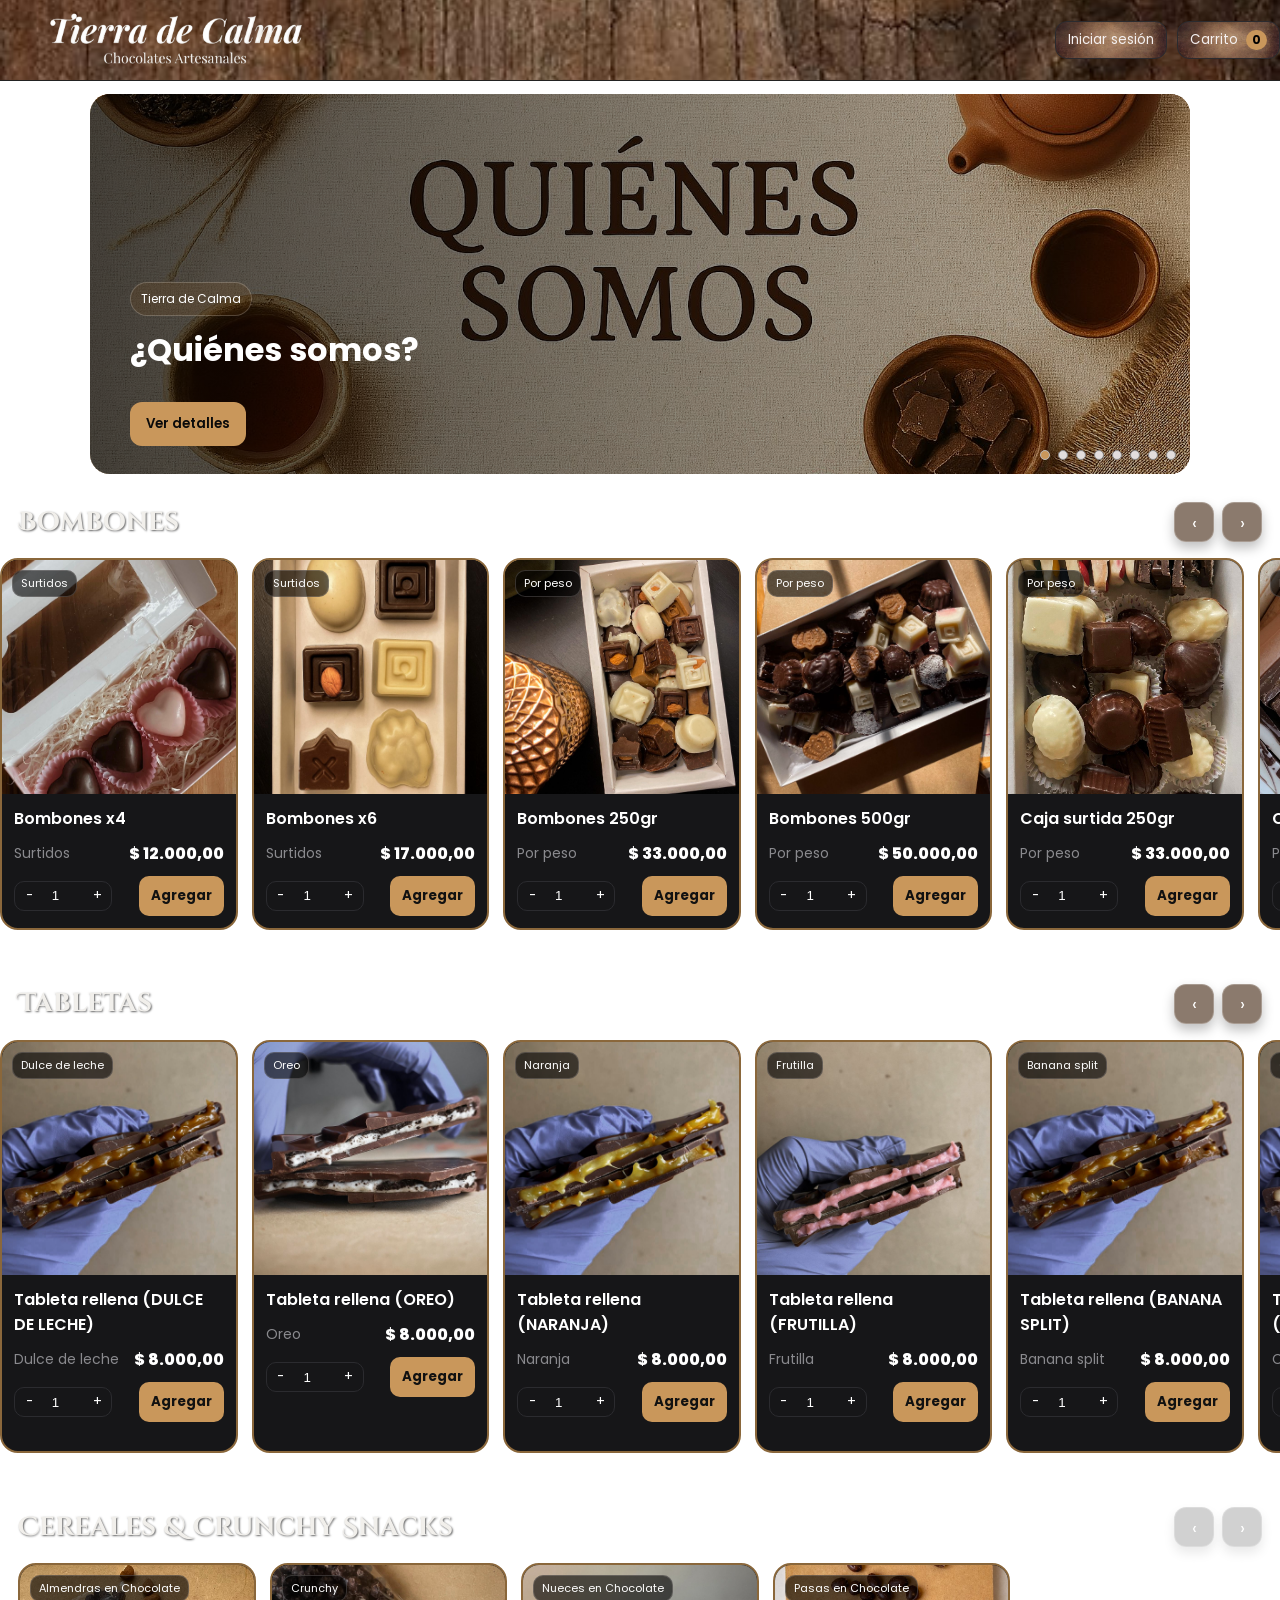
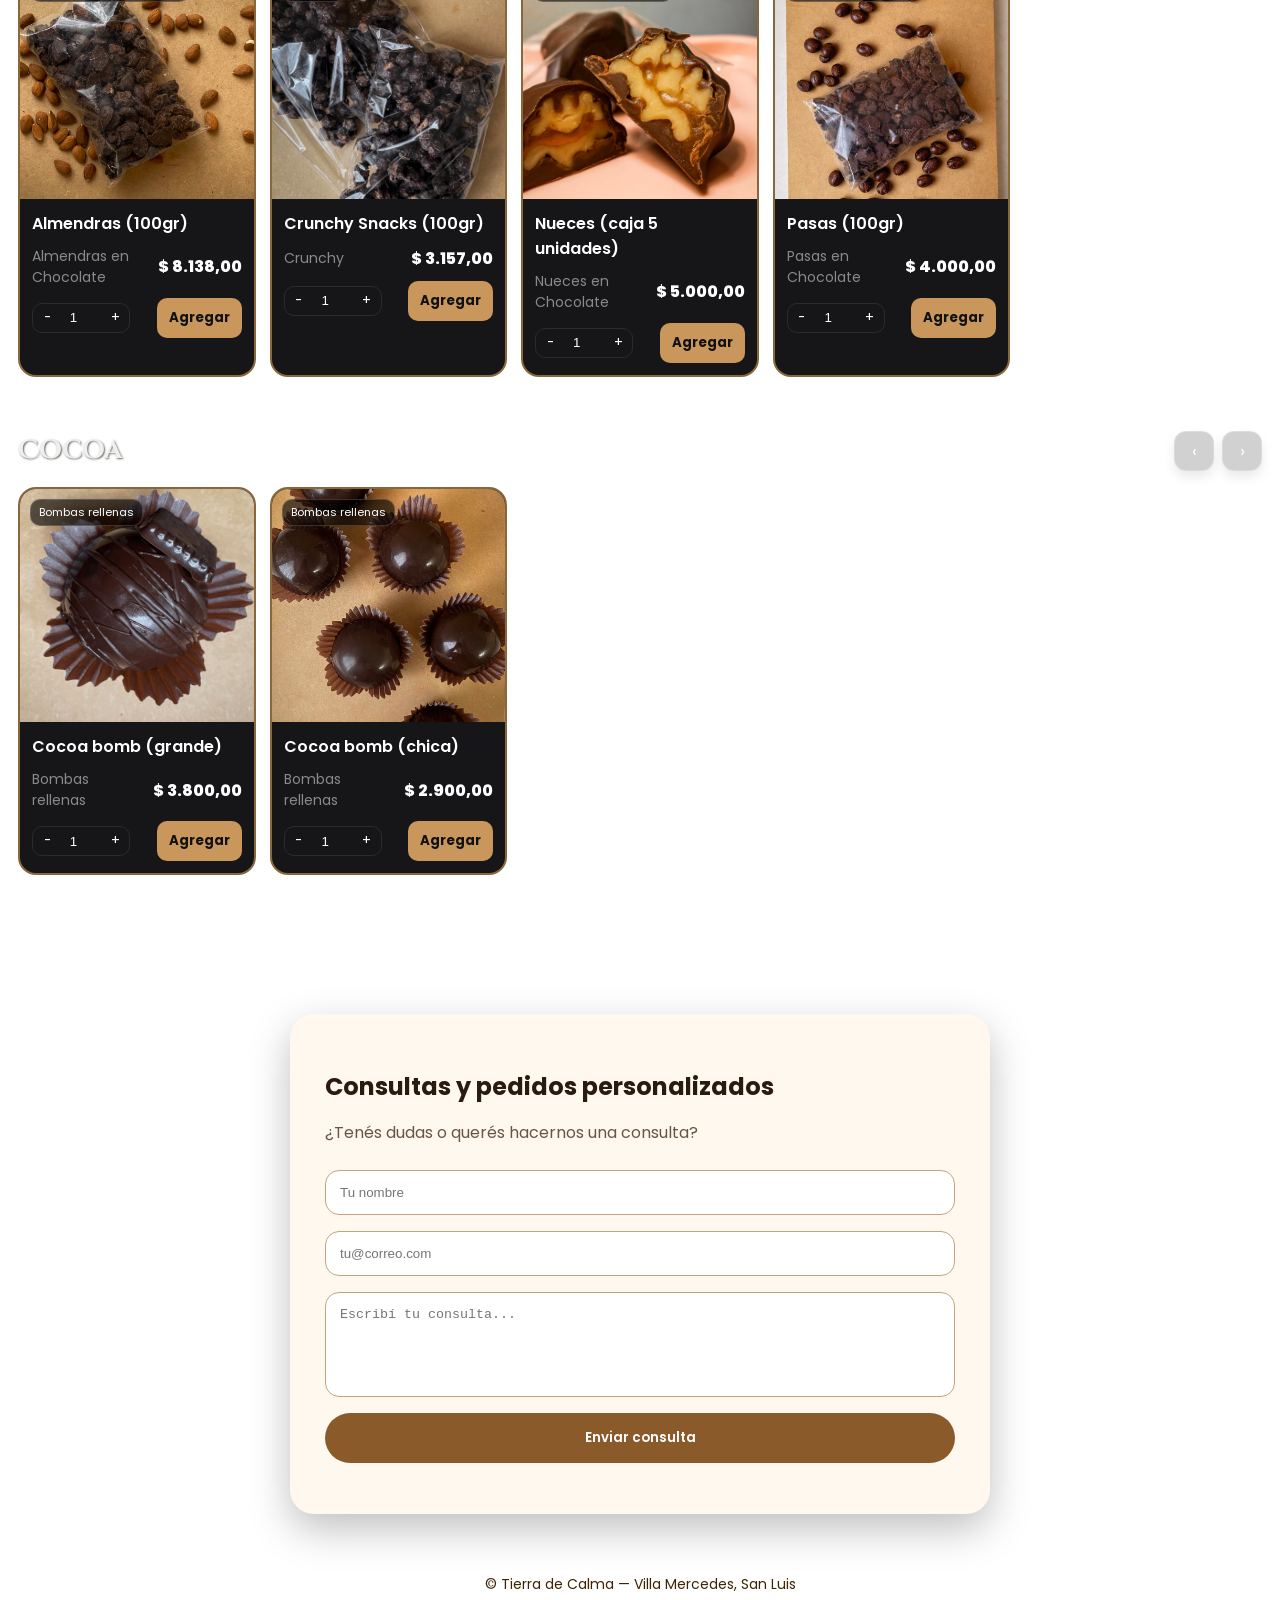
==== commit 5823d145: "Update index.html" ====
--- a/Tierra de calma/pag/chocolate/index.html
+++ b/Tierra de calma/pag/chocolate/index.html
@@ -9,23 +9,113 @@
   <link href="https://fonts.googleapis.com/css2?family=Poppins:wght@300;400;500;600;700&family=Almendra+SC&family=Cinzel+Decorative:wght@400;700;900&display=swap" rel="stylesheet">
   <link rel="stylesheet" href="style.css">
   <style>
-@media (orientation: portrait) and (max-width: 600px) {
+@media (max-width: 1200px) {
+  body {
+    margin: 0 !important;
+    padding: 0 !important;
+    overflow-x: hidden !important;
+  }
+
+  header,
+  .hero,
+  .container,
+  .section,
+  .cat-section {
+    width: 100% !important;
+    max-width: 100% !important;
+    margin-left: 0 !important;
+    margin-right: 0 !important;
+  }
+
+  .container {
+    padding-left: 0 !important;
+    padding-right: 0 !important;
+  }
+
+  .cat-scroll {
+    width: 100% !important;
+    padding: 8px 10px 16px !important;
+    gap: 10px !important;
+  }
+
+  .cat-scroll .card {
+    flex: 0 0 46% !important;
+    min-width: 46% !important;
+    max-width: 46% !important;
+  }
+
+  .card .thumb {
+    aspect-ratio: 1 / 0.85 !important;
+  }
+
+  .card .body {
+    padding: 8px !important;
+  }
+
+  .title {
+    font-size: 13px !important;
+  }
+
+  .price {
+    font-size: 14px !important;
+  }
+
+  .muted {
+    font-size: 12px !important;
+  }
+
+  .add {
+    font-size: 12px !important;
+    padding: 8px 9px !important;
+  }
+}
+
+@media (max-width: 480px) {
   .cat-scroll .card {
     flex: 0 0 48% !important;
     min-width: 48% !important;
     max-width: 48% !important;
   }
 
+  .hero {
+    border-radius: 0 !important;
+    width: 100% !important;
+  }
+
+  .hero-slide {
+    min-height: 250px !important;
+  }
+
+  .hero h2 {
+    font-size: 22px !important;
+  }
+
+  .hero p {
+    font-size: 13px !important;
+  }
+}
+</style>
+  <style>
+@media (orientation: landscape) and (max-width: 950px) {
+  .cat-scroll .card {
+    flex: 0 0 24% !important;
+    min-width: 24% !important;
+    max-width: 24% !important;
+  }
+
   .card .thumb {
-    aspect-ratio: 1 / .85 !important;
+    aspect-ratio: 1 / 0.72 !important;
   }
 
   .card .body {
-    padding: 8px !important;
-    gap: 6px !important;
+    padding: 7px !important;
   }
 
   .title {
+    font-size: 12px !important;
+  }
+
+  .price {
     font-size: 13px !important;
   }
 
@@ -33,18 +123,31 @@
     font-size: 11px !important;
   }
 
-  .price {
-    font-size: 14px !important;
-  }
-
   .add {
-    font-size: 12px !important;
-    padding: 8px 10px !important;
+    font-size: 11px !important;
+    padding: 7px 8px !important;
   }
 
   .qty {
-    transform: scale(.82) !important;
+    transform: scale(.8) !important;
     transform-origin: left center !important;
+  }
+}
+</style>
+  <style>
+@media (orientation: landscape) and (max-width: 950px) {
+  html,
+  body {
+    background: url("img/Texture2.jpg") center center / cover repeat !important;
+    background-color: #e8dcc7 !important;
+  }
+
+  body::before {
+    content: "";
+    position: fixed;
+    inset: 0;
+    background: url("img/Texture2.jpg") center center / cover repeat;
+    z-index: -1;
   }
 }
 </style>
@@ -52,174 +155,194 @@
 <body>
   <header>
     <div class="container nav">
-      <div class="logo"></div>
-
+      <div class="logo">
+        
+        
+      </div>
       <div class="actions">
-        <button class="icon-btn" id="loginBtn" type="button">Iniciar sesión</button>
-
+        <button class="icon-btn" id="loginBtn">Iniciar sesión</button>
         <div class="user-pill" id="userPill" style="display:none">
-          <div class="avatar" id="userAvatar">U</div>
-          <span id="userName">Usuario</span>
-          <button class="icon-btn" id="logoutBtn" type="button">Salir</button>
-        </div>
-
-        <button class="icon-btn" id="cartBtn" type="button">
-          Carrito <span class="badge" id="cartCount">0</span>
-        </button>
+  <div class="avatar" id="userAvatar">U</div>
+  <span id="userName">Usuario</span>
+  <button class="icon-btn" id="logoutBtn">Salir</button>
+</div>
+
+        <button class="icon-btn" id="cartBtn">Carrito <span class="badge" id="cartCount">0</span></button>
       </div>
     </div>
   </header>
 
   <!-- Portadas dinámicas / hero -->
-  <section class="hero" id="hero">
-    <div class="hero-controls" id="heroDots"></div>
-  </section>
-
-  <!-- Modal Quiénes Somos -->
-  <div class="modal" id="aboutModal">
-    <div class="sheet about-sheet">
-      <div class="about-head">
-        <h4 id="aboutTitle">Quiénes somos</h4>
-        <button class="btn ghost" id="closeAbout" type="button">Cerrar</button>
-      </div>
-      <p class="muted" id="aboutBody"></p>
-    </div>
-  </div>
+<section class="hero" id="hero">
+  <div class="hero-controls" id="heroDots"></div>
+</section>
+
+<!-- Modal Quiénes Somos -->
+<div class="modal" id="aboutModal">
+  <div class="sheet about-sheet">
+    <div class="about-head">
+      <h4 id="aboutTitle">Quiénes somos</h4>
+      <button class="btn ghost" id="closeAbout" type="button">Cerrar</button>
+    </div>
+    <p class="muted" id="aboutBody"></p>
+  </div>
+</div>
+
+
 
   <!-- Catálogo -->
   <section class="container section">
     <div id="catalogo-secciones"></div>
   </section>
+ 
 
   <!-- Drawer Carrito -->
   <div class="drawer" id="drawer">
     <div class="backdrop" data-close-drawer></div>
     <aside class="panel">
-      <div class="row">
-        <h4>Tu carrito</h4>
-        <button class="icon-btn" data-close-drawer type="button">Seguir comprando</button>
-      </div>
-
+      <div class="row"><h4>Tu carrito</h4><button class="icon-btn" data-close-drawer>Seguir comprando</button></div>
       <div class="cart-items" id="cartItems"></div>
-
       <div class="total">
         <strong>Total</strong>
         <strong id="cartTotal">$0</strong>
       </div>
-
-      <button class="checkout" id="checkoutBtn" type="button">Ir al checkout</button>
+      <button class="checkout" id="checkoutBtn">Ir al checkout</button>
     </aside>
   </div>
 
   <!-- Modal Login -->
   <div class="modal" id="loginModal">
-    <div class="sheet auth-sheet">
-      <div class="auth-tabs" role="tablist" aria-label="Autenticación">
-        <button class="auth-tab is-active" id="tabLogin" type="button" role="tab" aria-selected="true">
-          Iniciar sesión
-        </button>
-        <button class="auth-tab" id="tabRegister" type="button" role="tab" aria-selected="false">
-          Registrarse
-        </button>
-      </div>
-
-      <!-- LOGIN -->
-      <div id="loginPanel" class="auth-panel" role="tabpanel" aria-labelledby="tabLogin">
-        <h4 class="auth-title">Iniciar sesión</h4>
-        <p class="muted">Para continuar con tu compra, iniciá sesión.</p>
-
-        <div class="field">
-          <label>Email</label>
-          <input class="input" id="email" type="email" placeholder="tu@correo.com" autocomplete="email" />
-          <div class="auth-error" id="errLoginEmail"></div>
-        </div>
-
-        <div class="field">
-          <label>Contraseña</label>
-          <div class="auth-passrow">
-            <input class="input" id="password" type="password" placeholder="••••••" autocomplete="current-password" />
-            <button class="auth-eye" id="togglePassLogin" type="button" aria-label="Mostrar/ocultar contraseña">👁</button>
-          </div>
-          <div class="auth-error" id="errLoginPass"></div>
-        </div>
-
-        <div class="auth-row">
-          <label class="auth-check">
-            <input type="checkbox" id="rememberMe" />
-            <span>Recordarme</span>
-          </label>
-          <a href="#" class="auth-link" id="forgotPass">¿Olvidaste tu contraseña?</a>
-        </div>
-
-        <div class="auth-actions">
-          <button class="btn ghost" data-close-login type="button">Cancelar</button>
-          <button class="btn primary" id="doLogin" type="button">Entrar</button>
-        </div>
-
-        <div class="auth-divider"><span>o</span></div>
-
-        <button class="btn ghost google-btn" id="googleLogin" type="button" style="width:100%">
-          <span class="g-icon" aria-hidden="true">
-            <svg viewBox="0 0 48 48" width="18" height="18">
-              <path fill="#EA4335" d="M24 9.5c3.54 0 6.29 1.52 7.73 2.79l5.3-5.3C33.87 4.05 29.4 2 24 2 14.73 2 6.83 7.39 3.3 15.23l6.17 4.78C11.04 13.27 16.96 9.5 24 9.5z" />
-              <path fill="#4285F4" d="M46.1 24.5c0-1.64-.15-2.86-.47-4.13H24v7.82h12.65c-.26 2.03-1.67 5.08-4.8 7.13l7.38 5.71c4.43-4.09 6.87-10.1 6.87-14.53z" />
-              <path fill="#FBBC05" d="M9.47 28.01A14.5 14.5 0 0 1 8.7 24c0-1.4.24-2.75.72-4.01l-6.17-4.78A23.98 23.98 0 0 0 2 24c0 3.87.93 7.53 2.58 10.79l6.89-6.78z" />
-              <path fill="#34A853" d="M24 46c6.4 0 11.77-2.1 15.7-5.72l-7.38-5.71c-1.98 1.38-4.64 2.34-8.32 2.34-7.04 0-12.96-3.77-14.53-9.01l-6.89 6.78C6.83 40.61 14.73 46 24 46z" />
-            </svg>
-          </span>
-          <span>Continuar con Google</span>
-        </button>
-
-        <div class="auth-foot">
-          ¿No tenés cuenta? <a href="#" id="goRegister">Registrate</a>
-        </div>
-      </div>
-
-      <!-- REGISTER -->
-      <div id="registerPanel" class="auth-panel hidden" role="tabpanel" aria-labelledby="tabRegister">
-        <h4 class="auth-title">Crear cuenta</h4>
-        <p class="muted">Registro simple y rápido.</p>
-
-        <div class="field">
-          <label>Nombre</label>
-          <input class="input" id="regName" placeholder="Tu nombre" autocomplete="name" />
-          <div class="auth-error" id="errRegName"></div>
-        </div>
-
-        <div class="field">
-          <label>Email</label>
-          <input class="input" id="regEmail" type="email" placeholder="tu@correo.com" autocomplete="email" />
-          <div class="auth-error" id="errRegEmail"></div>
-        </div>
-
-        <div class="field">
-          <label>Contraseña</label>
-          <div class="auth-passrow">
-            <input class="input" id="regPass" type="password" placeholder="••••••" autocomplete="new-password" />
-            <button class="auth-eye" id="togglePassReg" type="button" aria-label="Mostrar/ocultar contraseña">👁</button>
-          </div>
-          <div class="auth-hint">Mínimo 6 caracteres.</div>
-          <div class="auth-error" id="errRegPass"></div>
-        </div>
-
-        <div class="field">
-          <label>Repetir contraseña</label>
-          <input class="input" id="regPass2" type="password" placeholder="••••••" autocomplete="new-password" />
-          <div class="auth-error" id="errRegPass2"></div>
-        </div>
-
-        <button class="btn primary" id="doRegister" type="button" style="width:100%">Crear cuenta</button>
-
-        <div class="auth-divider"><span>o</span></div>
-
-        <div class="auth-foot">
-          ¿Ya tenés cuenta? <a href="#" id="goLogin">Iniciar sesión</a>
-        </div>
-
-        <div class="auth-actions">
-          <button class="btn ghost" data-close-login type="button">Cancelar</button>
-        </div>
-      </div>
+<div class="sheet auth-sheet">
+  <div class="auth-tabs" role="tablist" aria-label="Autenticación">
+    <button class="auth-tab is-active" id="tabLogin" type="button" role="tab" aria-selected="true">
+      Iniciar sesión
+    </button>
+    <button class="auth-tab" id="tabRegister" type="button" role="tab" aria-selected="false">
+      Registrarse
+    </button>
+  </div>
+
+  <!-- LOGIN -->
+  <div id="loginPanel" class="auth-panel" role="tabpanel" aria-labelledby="tabLogin">
+    <h4 class="auth-title">Iniciar sesión</h4>
+    <p class="muted">Para continuar con tu compra, iniciá sesión.</p>
+
+    <div class="field">
+      <label>Email</label>
+      <input class="input" id="email" type="email" placeholder="tu@correo.com" autocomplete="email"/>
+      <div class="auth-error" id="errLoginEmail"></div>
+    </div>
+
+    <div class="field">
+      <label>Contraseña</label>
+      <div class="auth-passrow">
+        <input class="input" id="password" type="password" placeholder="••••••" autocomplete="current-password"/>
+        <button class="auth-eye" id="togglePassLogin" type="button" aria-label="Mostrar/ocultar contraseña">👁</button>
+      </div>
+      <div class="auth-error" id="errLoginPass"></div>
+    </div>
+
+    <div class="auth-row">
+      <label class="auth-check">
+        <input type="checkbox" id="rememberMe" />
+        <span>Recordarme</span>
+      </label>
+      <a href="#" class="auth-link" id="forgotPass">¿Olvidaste tu contraseña?</a>
+    </div>
+
+    <div class="auth-actions">
+      <button class="btn ghost" data-close-login>Cancelar</button>
+      <button class="btn primary" id="doLogin" type="button">Entrar</button>
+    </div>
+    <div class="auth-divider"><span>o</span></div>
+
+<button class="btn ghost google-btn" id="googleLogin" type="button" style="width:100%">
+  <span class="g-icon" aria-hidden="true">
+    <svg viewBox="0 0 48 48" width="18" height="18">
+      <path fill="#EA4335" d="M24 9.5c3.54 0 6.29 1.52 7.73 2.79l5.3-5.3C33.87 4.05 29.4 2 24 2 14.73 2 6.83 7.39 3.3 15.23l6.17 4.78C11.04 13.27 16.96 9.5 24 9.5z"/>
+      <path fill="#4285F4" d="M46.1 24.5c0-1.64-.15-2.86-.47-4.13H24v7.82h12.65c-.26 2.03-1.67 5.08-4.8 7.13l7.38 5.71c4.43-4.09 6.87-10.1 6.87-14.53z"/>
+      <path fill="#FBBC05" d="M9.47 28.01A14.5 14.5 0 0 1 8.7 24c0-1.4.24-2.75.72-4.01l-6.17-4.78A23.98 23.98 0 0 0 2 24c0 3.87.93 7.53 2.58 10.79l6.89-6.78z"/>
+      <path fill="#34A853" d="M24 46c6.4 0 11.77-2.1 15.7-5.72l-7.38-5.71c-1.98 1.38-4.64 2.34-8.32 2.34-7.04 0-12.96-3.77-14.53-9.01l-6.89 6.78C6.83 40.61 14.73 46 24 46z"/>
+    </svg>
+  </span>
+  <span>Continuar con Google</span>
+</button>
+
+    <div class="auth-foot">
+      ¿No tenés cuenta? <a href="#" id="goRegister">Registrate</a>
+    </div>
+  </div>
+
+  <!-- REGISTER -->
+  <div id="registerPanel" class="auth-panel hidden" role="tabpanel" aria-labelledby="tabRegister">
+    <h4 class="auth-title">Crear cuenta</h4>
+    <p class="muted">Registro simple y rápido.</p>
+
+    <div class="field">
+      <label>Nombre</label>
+      <input class="input" id="regName" placeholder="Tu nombre" autocomplete="name"/>
+      <div class="auth-error" id="errRegName"></div>
+    </div>
+
+    <div class="field">
+      <label>Email</label>
+      <input class="input" id="regEmail" type="email" placeholder="tu@correo.com" autocomplete="email"/>
+      <div class="auth-error" id="errRegEmail"></div>
+    </div>
+
+    <div class="field">
+      <label>Contraseña</label>
+      <div class="auth-passrow">
+        <input class="input" id="regPass" type="password" placeholder="••••••" autocomplete="new-password"/>
+        <button class="auth-eye" id="togglePassReg" type="button" aria-label="Mostrar/ocultar contraseña">👁</button>
+      </div>
+      <div class="auth-hint">Mínimo 6 caracteres.</div>
+      <div class="auth-error" id="errRegPass"></div>
+    </div>
+
+    <div class="field">
+      <label>Repetir contraseña</label>
+      <input class="input" id="regPass2" type="password" placeholder="••••••" autocomplete="new-password"/>
+      <div class="auth-error" id="errRegPass2"></div>
+    </div>
+
+    <button class="btn primary" id="doRegister" type="button" style="width:100%">Crear cuenta</button>
+
+    <div class="auth-divider"><span>o</span></div>
+
+    <div class="auth-foot">
+      ¿Ya tenés cuenta? <a href="#" id="goLogin">Iniciar sesión</a>
+    </div>
+
+    <div class="auth-actions">
+      <button class="btn ghost" data-close-login>Cancelar</button>
+    </div>
+  </div>
+</div>
+
+
+  
+
+  <!-- REGISTRO -->
+  <div id="registerBlock" class="auth-block hidden">
+    <div class="field"><label>Nombre</label><input class="input" id="regName" placeholder="Tu nombre"/></div>
+    <div class="field"><label>Email</label><input class="input" id="regEmail" type="email" placeholder="tu@correo.com"/></div>
+    <div class="field"><label>Contraseña</label><input class="input" id="regPass" type="password" placeholder="••••••"/></div>
+
+    <button class="btn primary" id="doRegister" style="width:100%">Crear cuenta</button>
+    <button class="btn ghost google-btn" id="googleSignup">Continuar con Google</button>
+
+    <div class="auth-linkrow">
+      <span>¿Ya tenés cuenta? <a href="#" id="openLogin">Iniciar sesión</a></span>
+      <span></span>
+    </div>
+
+    <div class="auth-actions">
+      <button class="btn ghost" data-close-login>Cancelar</button>
+    </div>
+  </div>
+</div>
+
     </div>
   </div>
 
@@ -227,39 +350,29 @@
   <div class="modal" id="checkoutModal">
     <div class="sheet">
       <h4>Checkout</h4>
-      <p class="muted">Completá tus datos para pagar.</p>
-
+      <p class="muted">Completá tus datos para pagar. (Integración de pago lista para conectar)</p>
       <div class="row-gap">
         <div class="field" style="flex:1">
           <label>Nombre y apellido</label>
-          <input class="input" id="chkName" placeholder="Nombre y Apellido" />
+          <input class="input" id="chkName" placeholder="Nombre y Apellido"/>
         </div>
         <div class="field" style="flex:1">
           <label>Documento</label>
-          <input class="input" id="chkDni" placeholder="DNI / CUIT" />
+          <input class="input" id="chkDni" placeholder="DNI / CUIT"/>
         </div>
       </div>
-
+      <div class="field"><label>Dirección</label><input class="input" id="chkAddr" placeholder="Calle 123, Villa Mercedes"/></div>
+      <div class="field"><label>Correo</label><input class="input" id="chkMail" placeholder="tu@correo.com"/></div>
+      <div class="field"><label>Teléfono</label><input class="input" id="chkPhone" placeholder="11 1234 5678"/></div>
       <div class="field">
-        <label>Dirección</label>
-        <input class="input" id="chkAddr" placeholder="Calle 123, Villa Mercedes" />
-      </div>
-
-      <div class="field">
-        <label>Correo</label>
-        <input class="input" id="chkMail" type="email" placeholder="tu@correo.com" />
-      </div>
-
-      <div class="field">
-        <label>Teléfono</label>
-        <input class="input" id="chkPhone" placeholder="11 1234 5678" />
-      </div>
-
-      <div class="field">
-        <label>Detalle opcional del pedido</label>
-        <textarea class="input" id="chkNote" rows="3" placeholder="Ej: dedicatoria, horario de entrega, aclaraciones..."></textarea>
-      </div>
-
+  <label>Detalle opcional del pedido</label>
+  <textarea 
+    class="input" 
+    id="chkNote" 
+    rows="3"
+    placeholder="Ej: dedicatoria, horario de entrega, aclaraciones..."
+  ></textarea>
+</div>
       <div class="field">
         <label>Método de pago</label>
         <select class="input" id="chkMethod">
@@ -268,40 +381,73 @@
           <option value="efc">Efectivo/Transferencia</option>
         </select>
       </div>
-
       <div class="row" style="align-items:center;justify-content:space-between;margin-top:4px">
         <div class="muted" id="chkSummary">Total a pagar: $0</div>
-        <button class="btn primary" id="payNow" type="button">Pagar ahora</button>
-      </div>
-
+        <button class="btn primary" id="payNow">Pagar ahora</button>
+      </div>
       <footer>
-        <button class="btn ghost" data-close-checkout type="button">Cancelar</button>
+        <button class="btn ghost" data-close-checkout>Cancelar</button>
       </footer>
     </div>
   </div>
-
-  <!-- Formulario de consultas -->
-  <section id="contactConsultas">
-    <div style="max-width:700px;margin:60px auto;background:#fff8ef;padding:35px;border-radius:24px;box-shadow:0 15px 40px rgba(0,0,0,.25);color:#2b1a10;">
-      <h2 style="margin-bottom:10px;color:#2b1a10;">Consultas y pedidos personalizados</h2>
-      <p style="margin-bottom:25px;color:#6a5443;">¿Tenés dudas o querés hacernos una consulta?</p>
-
-      <div style="display:flex;flex-direction:column;gap:16px;">
-        <input id="contactName" type="text" placeholder="Tu nombre" style="padding:14px;border-radius:14px;border:1px solid #c7a27c;background:white;color:#2b1a10;">
-
-        <input id="contactMail" type="email" placeholder="tu@correo.com" style="padding:14px;border-radius:14px;border:1px solid #c7a27c;background:white;color:#2b1a10;">
-
-        <textarea id="contactMessage" rows="5" placeholder="Escribí tu consulta..." style="padding:14px;border-radius:14px;border:1px solid #c7a27c;background:white;color:#2b1a10;resize:none;"></textarea>
-
-        <button id="sendContactBtn" type="button" style="padding:15px;border:none;border-radius:999px;background:#8b5a2b;color:white;font-weight:600;cursor:pointer;">
-          Enviar consulta
-        </button>
-
-        <p id="contactStatus" style="margin:0;color:#6a5443;font-size:14px;"></p>
-      </div>
-    </div>
-  </section>
-
+  
+<section id="contactConsultas">
+
+  <div style="
+    max-width:700px;
+    margin:60px auto;
+    background:#fff8ef;
+    padding:35px;
+    border-radius:24px;
+    box-shadow:0 15px 40px rgba(0,0,0,.25);
+    color:#2b1a10;
+  ">
+
+    <h2 style="margin-bottom:10px;color:#2b1a10;">
+      Consultas y pedidos personalizados
+    </h2>
+
+    <p style="margin-bottom:25px;color:#6a5443;">
+      ¿Tenés dudas o querés hacernos una consulta?
+    </p>
+
+    <div style="display:flex;flex-direction:column;gap:16px;">
+
+     <input
+  id="contactName"
+  type="text"
+  placeholder="Tu nombre"
+  style="padding:14px;border-radius:14px;border:1px solid #c7a27c;background:white;color:#2b1a10;"
+>
+
+<input
+  id="contactMail"
+  type="email"
+  placeholder="tu@correo.com"
+  style="padding:14px;border-radius:14px;border:1px solid #c7a27c;background:white;color:#2b1a10;"
+>
+
+<textarea
+  id="contactMessage"
+  rows="5"
+  placeholder="Escribí tu consulta..."
+  style="padding:14px;border-radius:14px;border:1px solid #c7a27c;background:white;color:#2b1a10;resize:none;"
+></textarea>
+
+<button
+  id="sendContactBtn"
+  type="button"
+  style="padding:15px;border:none;border-radius:999px;background:#8b5a2b;color:white;font-weight:600;cursor:pointer;"
+>
+  Enviar consulta
+</button>
+
+<p id="contactStatus" style="margin:0;color:#6a5443;font-size:14px;"></p>
+
+    </div>
+  </div>
+</section>
+  
   <footer>
     © <span id="year"></span> Tierra de Calma — Villa Mercedes, San Luis
   </footer>
@@ -315,11 +461,11 @@
   <script src="https://accounts.google.com/gsi/client" async defer></script>
 
   <div id="loader" class="loader hidden" aria-hidden="false">
-    <div class="loader-card">
-      <div class="spinner"></div>
-      <div class="loader-text">Cargando…</div>
-    </div>
-  </div>
+  <div class="loader-card">
+    <div class="spinner"></div>
+    <div class="loader-text">Cargando…</div>
+  </div>
+</div>
+
 </body>
 </html>
-
--- a/Tierra de calma/pag/chocolate/style.css
+++ b/Tierra de calma/pag/chocolate/style.css
@@ -1,196 +1,371 @@
-# STYLE.CSS LIMPIO + RESPONSIVE FINAL
-
-Reemplazá TODO tu `style.css` por este contenido.
-
-```css
+:root {
+  --bg: #0f0f10;
+  --card: #161618;
+  --muted: #8a8a8e;
+  --brand: #8B4513;
+  --brand-2: #C9975B;
+  --ok: #1db954;
+  --danger: #e84c3d;
+  --cream: #fff8ef;
+  --brown-dark: #2b1a10;
+  --brown-soft: #8a673b;
+}
+
+* {
+  box-sizing: border-box;
+}
+
 html,
 body {
   margin: 0;
-  padding: 0;
+  min-height: 100%;
   width: 100%;
   max-width: 100%;
   overflow-x: hidden;
-  font-family: 'Poppins', sans-serif;
-  background: url("img/Texture2.jpg") center/cover repeat;
-  color: white;
-}
-
-* {
-  box-sizing: border-box;
-}
-
-img {
-  max-width: 100%;
-  display: block;
-}
-
-.container,
-.section,
-.cat-section,
-.cat-row {
+  background: url("img/Texture2.jpg") center / cover repeat;
+  color: #fff;
+  font-family: Poppins, system-ui, -apple-system, Segoe UI, Roboto, Ubuntu, "Helvetica Neue", Arial;
+}
+
+a {
+  color: inherit;
+  text-decoration: none;
+}
+
+button {
+  font-family: inherit;
+}
+
+.container {
   width: 100%;
   max-width: 100%;
-}
-
+  margin: 0;
+  padding: 0 18px;
+}
+
+/* ===== HEADER ===== */
 header {
-  width: 100%;
-  background: url("img/Madera-Fondo.jpg") center/cover;
   position: sticky;
   top: 0;
-  z-index: 999;
+  z-index: 40;
+  background: url("img/Madera-Fondo.jpg") center / cover;
+  backdrop-filter: blur(10px);
+  border-bottom: 1px solid #222;
 }
 
 .nav {
-  width: 100%;
   display: flex;
   align-items: center;
   justify-content: space-between;
-  padding: 10px 20px;
+  gap: 14px;
+  padding: 5px 0;
 }
 
 .logo {
-  width: 300px;
+  width: 350px;
   height: 70px;
-  background-image: url("img/Tierra De Calma - 1 - Editado.png");
+  background-image: url("img/Tierra\ De\ Calma\ -\ 1\ -\ Editado.png");
   background-repeat: no-repeat;
   background-position: center;
   background-size: contain;
+  display: block;
+  flex-shrink: 0;
 }
 
 .actions {
   display: flex;
   gap: 10px;
+  align-items: center;
+  flex-wrap: wrap;
+  justify-content: flex-end;
 }
 
 .icon-btn {
-  border: none;
-  background: rgba(0,0,0,.35);
-  color: white;
-  padding: 10px 14px;
-  border-radius: 14px;
+  border: 1px solid #2b2b2f;
+  background: url("img/Fondo\ 2.jpg") center / cover;
+  color: #f5f1f1;
+  border-radius: 12px;
+  padding: 8px 12px;
+  display: flex;
+  align-items: center;
+  gap: 8px;
   cursor: pointer;
-  backdrop-filter: blur(10px);
+}
+
+.icon-btn:active {
+  transform: translateY(1px);
 }
 
 .badge {
-  background: #d8a35d;
-  color: black;
+  min-width: 20px;
+  height: 20px;
+  border-radius: 10px;
+  background: var(--brand-2);
+  color: #000;
+  font-weight: 700;
+  display: grid;
+  place-items: center;
+  font-size: 12px;
+  padding: 0 6px;
+}
+
+.user-pill {
+  background: rgba(0, 0, 0, 0.25);
+  border: 1px solid rgba(255,255,255,0.15);
+  backdrop-filter: blur(6px);
   border-radius: 999px;
-  padding: 2px 8px;
-  font-weight: bold;
-}
-
+  padding: 6px 8px 6px 10px;
+  display: flex;
+  align-items: center;
+  gap: 10px;
+}
+
+.user-pill .icon-btn {
+  padding: 6px 10px;
+  border-radius: 999px;
+}
+
+.avatar {
+  width: 30px;
+  height: 30px;
+  border-radius: 50%;
+  background: rgba(255,255,255,0.15);
+  display: grid;
+  place-items: center;
+  font-weight: 800;
+  font-size: 12px;
+}
+
+/* ===== HERO ===== */
 .hero {
-  width: calc(100% - 30px);
-  margin: 15px auto;
-  border-radius: 24px;
+  position: relative;
+  width: min(1100px, calc(100% - 32px));
+  margin: 13px auto;
+  min-height: 380px;
+  border-radius: 20px;
   overflow: hidden;
-  position: relative;
+  background: url("img/Madera-Fondo.jpg") center / cover;
 }
 
 .hero-track {
   display: flex;
-  transition: transform .5s ease;
+  height: 100%;
+  transition: transform .5s ease-in-out;
 }
 
 .hero-slide {
   min-width: 100%;
-  min-height: 450px;
+  min-height: 380px;
   background-size: cover;
   background-position: center;
+  background-repeat: no-repeat;
   position: relative;
-}
-
-.overlay {
+  padding: 0 !important;
+}
+
+.hero-slide .overlay,
+.hero .overlay {
   position: absolute;
   inset: 0;
-  background: linear-gradient(90deg, rgba(0,0,0,.7), rgba(0,0,0,.2));
-}
-
+  z-index: 1;
+  background: linear-gradient(90deg, rgba(0,0,0,.72), rgba(0,0,0,.22));
+}
+
+.hero-slide .hero-content,
 .hero-content {
   position: absolute;
   left: 40px;
-  bottom: 40px;
+  bottom: 28px;
   z-index: 2;
-  max-width: 650px;
-}
-
-.hero-content h2 {
-  font-size: 52px;
-  margin: 10px 0;
-}
-
-.hero-content p {
-  font-size: 22px;
-  line-height: 1.5;
+  max-width: 620px;
 }
 
 .chip {
   display: inline-block;
-  padding: 8px 14px;
+  background: rgba(133, 78, 15, 0.16);
+  border: 1px solid rgba(255,255,255,.2);
+  padding: 7px 10px;
   border-radius: 999px;
-  background: rgba(255,255,255,.15);
-  backdrop-filter: blur(8px);
-}
-
+  font-size: 12px;
+}
+
+.hero h2 {
+  margin: 10px 0 12px;
+  font-size: 32px;
+}
+
+.hero p {
+  margin: 0 0 16px;
+  color: #ddd9d9;
+}
+
+.hero .cta {
+  display: flex;
+  gap: 10px;
+  margin-top: 12px;
+}
+
+.hero-text {
+  opacity: 0;
+  transform: translateY(8px);
+  max-height: 0;
+  overflow: hidden;
+  transition: opacity .25s ease, transform .25s ease, max-height .25s ease;
+}
+
+.hero:hover .hero-text {
+  opacity: 1;
+  transform: translateY(0);
+  max-height: 140px;
+}
+
+.hero-controls {
+  position: absolute;
+  right: 14px;
+  bottom: 14px;
+  display: flex;
+  gap: 8px;
+  z-index: 3;
+}
+
+.dot {
+  width: 10px;
+  height: 10px;
+  border-radius: 50%;
+  background: #e2dddd;
+  border: 1px solid #888;
+  cursor: pointer;
+}
+
+.dot.active {
+  background: var(--brand-2);
+  border-color: #b9b9b9;
+}
+
+.hero-slide.hero-about {
+  animation: aboutGlow 6s ease-in-out infinite;
+}
+
+@keyframes aboutGlow {
+  0%, 100% { filter: saturate(1) contrast(1); }
+  50% { filter: saturate(1.12) contrast(1.05); }
+}
+
+.hero-slide.hero-about::before {
+  content: "";
+  position: absolute;
+  inset: 0;
+  background: inherit;
+  background-size: cover;
+  background-position: center;
+  z-index: 0;
+  transform: scale(1);
+  animation: aboutKenBurns 10s ease-in-out infinite;
+}
+
+@keyframes aboutKenBurns {
+  0% { transform: scale(1); }
+  50% { transform: scale(1.06); }
+  100% { transform: scale(1); }
+}
+
+/* ===== BUTTONS ===== */
 .btn {
   border: none;
-  border-radius: 14px;
+  border-radius: 12px;
+  padding: 12px 16px;
+  font-weight: 600;
   cursor: pointer;
 }
 
 .btn.primary {
-  background: #d8a35d;
-  color: black;
-  padding: 14px 22px;
-  font-weight: bold;
+  background: var(--brand-2);
+  color: #0a0a0a;
 }
 
 .btn.ghost {
   background: transparent;
-  border: 1px solid rgba(255,255,255,.2);
-  color: white;
-  padding: 12px 18px;
+  border: 1px solid #0e0d0d;
+  color: #eeebeb;
+}
+
+.btn.is-loading {
+  opacity: .75;
+  pointer-events: none;
+}
+
+/* ===== CATALOGO ===== */
+.section {
+  padding: 0 0 25px;
+  width: 100%;
 }
 
 .cat-section {
-  margin: 40px 0;
+  width: 100%;
+  margin: 28px 0 40px;
 }
 
 .cat-head {
   display: flex;
   align-items: center;
   justify-content: space-between;
-  padding: 0 20px;
+  gap: 12px;
+  margin: 14px 0 10px;
+  padding: 0 18px;
 }
 
 .cat-title {
-  font-size: 48px;
-  color: #6d4b2d;
   font-family: 'Cinzel Decorative', serif;
+  font-size: 26px;
+  margin: 0;
+  color: #f1efeb;
+  text-shadow: 1px 1px 2px rgba(0,0,0,.6);
 }
 
 .cat-nav {
   display: flex;
-  gap: 10px;
+  gap: 8px;
+  align-items: center;
 }
 
 .cat-arrow {
-  width: 52px;
-  height: 52px;
-  border-radius: 16px;
-  border: none;
-  background: rgba(120,90,60,.45);
-  color: white;
+  background: rgba(77, 51, 31, 0.65);
+  border: 1px solid rgba(255,255,255,.25);
+  color: #fff;
+  width: 40px;
+  height: 40px;
+  border-radius: 12px;
   cursor: pointer;
+  display: grid;
+  place-items: center;
+  font-size: 18px;
+  box-shadow: 0 6px 12px rgba(0,0,0,.25);
+}
+
+.cat-arrow.disabled {
+  opacity: 0.35;
+  pointer-events: none;
+  filter: grayscale(1);
+}
+
+.cat-arrow:active {
+  transform: translateY(1px);
+}
+
+.cat-row {
+  width: 100%;
+  position: relative;
 }
 
 .cat-scroll {
-  display: flex;
-  gap: 18px;
+  width: 100%;
+  max-width: 100%;
+  display: flex;
+  gap: 14px;
   overflow-x: auto;
   scroll-behavior: smooth;
-  padding: 15px 20px;
+  scroll-snap-type: x mandatory;
+  padding: 6px 18px 14px;
   scrollbar-width: none;
 }
 
@@ -198,232 +373,696 @@
   display: none;
 }
 
+.cat-scroll .card {
+  scroll-snap-align: start;
+  flex: 0 0 calc((100% - 56px) / 5);
+  min-width: 0;
+  max-width: calc((100% - 56px) / 5);
+}
+
 .card {
-  flex: 0 0 calc((100% - 72px) / 5);
-  min-width: calc((100% - 72px) / 5);
-  max-width: calc((100% - 72px) / 5);
-  background: #111116;
-  border-radius: 22px;
+  background: var(--card);
+  border: 2px solid var(--brown-soft);
+  border-radius: 18px;
   overflow: hidden;
-  border: 2px solid #8f6b44;
-}
-
-.thumb {
+  display: flex;
+  flex-direction: column;
+}
+
+.card .thumb {
+  aspect-ratio: 1 / 1;
+  background: #141416;
   position: relative;
-  aspect-ratio: 1 / 1;
-}
-
-.thumb img {
+  overflow: hidden;
+}
+
+.card .thumb img {
   width: 100%;
   height: 100%;
   object-fit: cover;
+  display: block;
+  filter: saturate(1.1);
 }
 
 .tag {
   position: absolute;
-  top: 12px;
-  left: 12px;
-  background: rgba(0,0,0,.5);
-  padding: 8px 14px;
-  border-radius: 14px;
-}
-
-.body {
-  padding: 14px;
+  top: 10px;
+  left: 10px;
+  background: rgba(0,0,0,.6);
+  border: 1px solid rgba(226, 215, 215, 0.2);
+  padding: 4px 8px;
+  border-radius: 10px;
+  font-size: 11px;
+}
+
+.card .body {
+  padding: 12px;
+  display: flex;
+  gap: 10px;
+  flex-direction: column;
+}
+
+.title {
+  font-weight: 600;
+}
+
+.muted {
+  color: var(--muted);
+  font-size: 14px;
+}
+
+.row {
+  display: flex;
+  align-items: center;
+  justify-content: space-between;
+  gap: 8px;
+}
+
+.price {
+  font-weight: 707;
+}
+
+.qty {
+  display: flex;
+  align-items: center;
+  border: 1px solid #2b2b2f;
+  border-radius: 10px;
+  flex-shrink: 0;
+}
+
+.qty button {
+  background: transparent;
+  border: 0;
+  color: #fff;
+  width: 28px;
+  height: 28px;
+  cursor: pointer;
+}
+
+.qty input {
+  width: 40px;
+  background: transparent;
+  border: 0;
+  text-align: center;
+  color: #fff;
+}
+
+.add {
+  background: var(--brand-2);
+  color: #111;
+  border-radius: 10px;
+  border: 0;
+  padding: 10px 12px;
+  font-weight: 700;
+  cursor: pointer;
+}
+
+/* ===== DRAWER CARRITO ===== */
+.drawer {
+  position: fixed;
+  inset: 0;
+  display: none;
+  z-index: 9999;
+}
+
+.drawer.open {
+  display: block;
+}
+
+.backdrop {
+  position: absolute;
+  inset: 0;
+  background: rgba(241, 239, 239, 0.55);
+}
+
+.panel {
+  position: absolute;
+  right: 0;
+  top: 85px;
+  bottom: 0;
+  width: 360px;
+  max-width: 100%;
+  background: #121214;
+  border-left: 1px solid #242428;
+  padding: 16px;
   display: flex;
   flex-direction: column;
   gap: 12px;
 }
 
-.title {
-  font-size: 22px;
-  font-weight: bold;
-}
-
-.muted {
-  color: #aaa;
-}
-
-.row {
-  display: flex;
+.panel h4 {
+  margin: 4px 0 6px;
+}
+
+.cart-items {
+  display: flex;
+  flex-direction: column;
+  gap: 10px;
+  overflow: auto;
+}
+
+.cart-item {
+  display: grid;
+  grid-template-columns: 64px 1fr auto;
+  gap: 10px;
+  border: 1px solid #242428;
+  border-radius: 12px;
+  padding: 8px;
+  background: #161618;
+}
+
+.cart-item img {
+  width: 64px;
+  height: 64px;
+  border-radius: 8px;
+  object-fit: cover;
+}
+
+.cart-item .name {
+  font-weight: 600;
+}
+
+.cart-item .meta {
+  font-size: 12px;
+  color: #bbb;
+}
+
+.cart-item .right {
+  display: flex;
+  flex-direction: column;
+  align-items: end;
+  gap: 6px;
+}
+
+.danger {
+  background: transparent;
+  border: 1px solid var(--danger);
+  color: #fff;
+  border-radius: 8px;
+  padding: 6px 8px;
+  cursor: pointer;
+}
+
+.total {
+  display: flex;
+  align-items: center;
   justify-content: space-between;
-  align-items: center;
+  border-top: 1px dashed #333;
+  padding-top: 8px;
+}
+
+.checkout {
+  background: var(--ok);
+  color: #111;
+  border: 0;
+  border-radius: 12px;
+  padding: 12px 14px;
+  font-weight: 800;
+  cursor: pointer;
+}
+
+/* ===== MODALES ===== */
+.modal {
+  position: fixed;
+  inset: 0;
+  display: none;
+  z-index: 99999 !important;
+}
+
+.modal.open {
+  display: grid;
+  place-items: center;
+}
+
+.modal .sheet {
+  width: min(520px, 92vw);
+  max-height: 90vh;
+  overflow: auto;
+  background: #141416;
+  border: 1px solid #242428;
+  border-radius: 16px;
+  padding: 16px;
+}
+
+.sheet h4 {
+  margin: 4px 0 10px;
+}
+
+.field {
+  display: flex;
+  flex-direction: column;
+  gap: 6px;
+  margin: 8px 0;
+}
+
+.input {
+  background: #0f0f11;
+  border: 1px solid #2b2b2f;
+  border-radius: 10px;
+  padding: 10px 12px;
+  color: #fff;
+}
+
+.row-gap {
+  display: flex;
   gap: 10px;
 }
 
-.price {
-  font-size: 20px;
-  font-weight: bold;
-}
-
-.qty {
-  display: flex;
-  align-items: center;
-  border: 1px solid #333;
+.sheet footer {
+  display: flex;
+  gap: 8px;
+  justify-content: end;
+  margin-top: 12px;
+}
+
+.about-sheet {
+  width: min(640px, 92vw);
+  max-height: 85vh;
+  overflow: auto;
+}
+
+.about-head {
+  display: flex;
+  align-items: center;
+  justify-content: space-between;
+  gap: 12px;
+}
+
+#aboutBody {
+  white-space: pre-wrap;
+}
+
+/* ===== AUTH ===== */
+.auth-sheet {
+  width: min(520px, 92vw);
+  max-height: 90vh;
+  overflow: auto;
+}
+
+.auth-tabs {
+  display: flex;
+  gap: 8px;
+  background: rgba(255,255,255,0.04);
+  border: 1px solid rgba(255,255,255,0.10);
   border-radius: 14px;
-}
-
-.qty button {
+  padding: 6px;
+  margin-bottom: 14px;
+}
+
+.auth-tab {
+  flex: 1;
+  border: 0;
+  background: transparent;
+  color: #eeecec;
+  padding: 10px 12px;
+  border-radius: 12px;
+  cursor: pointer;
+  font-weight: 700;
+  opacity: .85;
+}
+
+.auth-tab.is-active {
+  background: rgba(201,151,91,0.95);
+  color: #121214;
+  opacity: 1;
+}
+
+.auth-title {
+  margin: 6px 0;
+}
+
+.auth-panel.hidden {
+  display: none !important;
+}
+
+.auth-actions {
+  display: flex;
+  gap: 10px;
+  justify-content: flex-end;
+  margin-top: 12px;
+}
+
+.auth-passrow {
+  position: relative;
+  display: flex;
+  align-items: center;
+  gap: 8px;
+}
+
+.auth-passrow .input {
+  flex: 1;
+  padding-right: 46px;
+}
+
+.auth-eye {
+  position: absolute;
+  right: 10px;
+  border: 0;
+  background: rgba(255,255,255,0.06);
+  color: #fff;
   width: 34px;
   height: 34px;
-  background: transparent;
-  border: none;
-  color: white;
-}
-
-.qty input {
-  width: 45px;
+  border-radius: 10px;
+  cursor: pointer;
+}
+
+.auth-hint,
+.auth-error {
+  margin-top: 6px;
+  font-size: 12px;
+}
+
+.auth-hint {
+  color: #bdbdbd;
+}
+
+.auth-error {
+  color: #ffb4ad;
+  min-height: 16px;
+}
+
+.input.is-invalid {
+  border-color: rgba(255, 120, 120, 0.8) !important;
+}
+
+.auth-row {
+  display: flex;
+  align-items: center;
+  justify-content: space-between;
+  gap: 10px;
+  margin-top: 6px;
+  font-size: 13px;
+}
+
+.auth-check {
+  display: flex;
+  align-items: center;
+  gap: 8px;
+  cursor: pointer;
+  user-select: none;
+  color: #d7d7d7;
+}
+
+.auth-link,
+.auth-foot a {
+  color: #d7d7d7;
+  text-decoration: underline;
+}
+
+.auth-foot {
+  margin-top: 12px;
+  font-size: 13px;
+  color: #d7d7d7;
+}
+
+.auth-divider {
+  display: flex;
+  align-items: center;
+  gap: 10px;
+  margin: 14px 0;
+  color: #cfcfcf;
+}
+
+.auth-divider::before,
+.auth-divider::after {
+  content: "";
+  height: 1px;
+  background: rgba(255,255,255,0.12);
+  flex: 1;
+}
+
+.auth-divider span {
+  font-size: 12px;
+  padding: 0 8px;
+  background: #141416;
+  border-radius: 999px;
+  border: 1px solid rgba(255,255,255,0.10);
+}
+
+.google-btn {
+  width: 100%;
+  margin-top: 10px;
+  display: flex;
+  align-items: center;
+  justify-content: center;
+  gap: 10px;
+}
+
+.g-icon {
+  display: inline-flex;
+  width: 18px;
+  height: 18px;
+}
+
+/* ===== FORMULARIO CONSULTAS ===== */
+#contactConsultas {
+  width: 100%;
+  padding: 0 18px;
+}
+
+#contactConsultas > div {
+  width: min(700px, 100%);
+}
+
+/* ===== LOADER ===== */
+.loader {
+  position: fixed;
+  inset: 0;
+  display: grid;
+  place-items: center;
+  background: rgba(0,0,0,0.45);
+  backdrop-filter: blur(4px);
+  z-index: 100000;
+}
+
+.loader.hidden {
+  display: none;
+}
+
+.loader-card {
+  background: rgba(20,20,22,0.92);
+  border: 1px solid rgba(255,255,255,0.12);
+  border-radius: 16px;
+  padding: 16px 18px;
+  display: flex;
+  align-items: center;
+  gap: 12px;
+  box-shadow: 0 18px 40px rgba(0,0,0,0.35);
+}
+
+.spinner {
+  width: 18px;
+  height: 18px;
+  border-radius: 50%;
+  border: 2px solid rgba(255,255,255,0.25);
+  border-top-color: rgba(201,151,91,0.95);
+  animation: spin .8s linear infinite;
+}
+
+@keyframes spin {
+  to { transform: rotate(360deg); }
+}
+
+.loader-text {
+  font-size: 14px;
+  color: #f1efeb;
+}
+
+/* ===== FOOTER ===== */
+footer {
+  margin: 30px 0 60px;
+  color: #3d2402;
+  font-size: 14px;
   text-align: center;
-  background: transparent;
-  border: none;
-  color: white;
-}
-
-.add {
-  background: #d8a35d;
-  border: none;
-  border-radius: 14px;
-  padding: 12px 16px;
-  font-weight: bold;
-}
-
-/* ===== TABLETS ===== */
-@media (max-width: 1000px) {
-  .card {
-    flex: 0 0 calc((100% - 36px) / 3);
-    min-width: calc((100% - 36px) / 3);
-    max-width: calc((100% - 36px) / 3);
-  }
-}
-
-/* ===== CELULAR VERTICAL ===== */
-@media (max-width: 600px) and (orientation: portrait) {
+}
+
+/* ===== RESPONSIVE GENERAL ===== */
+@media (max-width: 1200px) {
+  .cat-scroll .card {
+    flex-basis: calc((100% - 42px) / 4);
+    max-width: calc((100% - 42px) / 4);
+  }
+}
+
+@media (max-width: 900px) {
+  .cat-scroll .card {
+    flex-basis: calc((100% - 28px) / 3);
+    max-width: calc((100% - 28px) / 3);
+  }
+
+  .logo {
+    width: 260px;
+    height: 58px;
+  }
+
+  .icon-btn {
+    padding: 7px 10px;
+    font-size: 13px;
+  }
+}
+
+@media (max-width: 700px) {
   .nav {
-    padding: 10px;
+    align-items: center;
   }
 
   .logo {
-    width: 170px;
-    height: 48px;
+    width: 210px;
+    height: 52px;
+  }
+
+  .actions {
+    gap: 6px;
   }
 
   .icon-btn {
-    padding: 8px 10px;
+    padding: 7px 9px;
     font-size: 12px;
   }
 
   .hero {
-    width: calc(100% - 12px);
-    margin: 6px auto;
+    width: calc(100% - 20px);
+    margin: 10px auto;
     border-radius: 18px;
+    min-height: 270px;
   }
 
   .hero-slide {
-    min-height: 240px;
-  }
-
+    min-height: 270px;
+  }
+
+  .hero-slide .hero-content,
   .hero-content {
     left: 18px;
     right: 18px;
-    bottom: 18px;
-  }
-
-  .hero-content h2 {
-    font-size: 28px;
-  }
-
-  .hero-content p {
-    font-size: 15px;
+    bottom: 16px;
+    max-width: unset;
+  }
+
+  .hero h2 {
+    font-size: 24px;
+    line-height: 1.05;
+  }
+
+  .hero p {
+    font-size: 14px;
+    line-height: 1.35;
+  }
+
+  .cat-head {
+    padding: 0 12px;
   }
 
   .cat-title {
-    font-size: 28px;
+    font-size: 24px;
   }
 
   .cat-scroll {
     gap: 10px;
-    padding: 10px;
-  }
-
-  .card {
-    flex: 0 0 47%;
-    min-width: 47%;
-    max-width: 47%;
-  }
-
-  .thumb {
-    aspect-ratio: 1 / .82;
-  }
-
-  .body {
-    padding: 8px;
-    gap: 6px;
+    padding: 8px 10px 16px;
+  }
+
+  .cat-scroll .card {
+    flex-basis: 48%;
+    max-width: 48%;
+  }
+
+  .card .body {
+    padding: 9px;
+    gap: 8px;
   }
 
   .title {
-    font-size: 14px;
+    font-size: 13px;
+    line-height: 1.2;
   }
 
   .muted {
-    font-size: 11px;
+    font-size: 12px;
   }
 
   .price {
     font-size: 14px;
   }
 
+  .add {
+    font-size: 12px;
+    padding: 8px 9px;
+  }
+
   .qty {
-    transform: scale(.8);
+    transform: scale(.84);
     transform-origin: left center;
   }
 
-  .add {
-    padding: 8px 10px;
-    font-size: 12px;
-  }
-}
-
-/* ===== CELULAR HORIZONTAL ===== */
+  .panel {
+    width: 100%;
+    top: 70px;
+  }
+
+  .row-gap {
+    flex-direction: column;
+    gap: 0;
+  }
+}
+
+@media (max-width: 430px) {
+  .cat-scroll .card {
+    flex-basis: 52%;
+    max-width: 52%;
+  }
+
+  .hero {
+    min-height: 250px;
+  }
+
+  .hero-slide {
+    min-height: 250px;
+  }
+
+  .hero h2 {
+    font-size: 22px;
+  }
+
+  .hero p {
+    font-size: 13px;
+  }
+}
+
+/* iPhone / tablet horizontal */
 @media (orientation: landscape) and (max-width: 950px) {
-  html,
-  body {
-    overflow-x: hidden;
-  }
-
-  .hero,
   .container,
   .section,
   .cat-section,
   .cat-row,
   .cat-scroll {
-    width: 100vw;
-    max-width: 100vw;
+    width: 100%;
+    max-width: 100%;
     margin-left: 0;
     margin-right: 0;
   }
 
   .hero {
+    width: 100%;
+    max-width: 100%;
+    margin-left: 0;
+    margin-right: 0;
     border-radius: 0;
   }
 
-  .cat-scroll {
-    gap: 10px;
-    padding: 12px;
-  }
-
-  .card {
-    flex: 0 0 calc((100vw - 70px) / 5);
-    min-width: calc((100vw - 70px) / 5);
-    max-width: calc((100vw - 70px) / 5);
-  }
-
-  .thumb {
-    aspect-ratio: 1 / .7;
-  }
-
-  .body {
+  .cat-scroll .card {
+    flex: 0 0 calc((100% - 42px) / 4);
+    min-width: calc((100% - 42px) / 4);
+    max-width: calc((100% - 42px) / 4);
+  }
+
+  .card .thumb {
+    aspect-ratio: 1 / .72;
+  }
+
+  .card .body {
     padding: 7px;
-    gap: 5px;
+    gap: 6px;
   }
 
   .title {
@@ -431,27 +1070,355 @@
   }
 
   .muted {
-    font-size: 10px;
+    font-size: 11px;
   }
 
   .price {
-    font-size: 12px;
+    font-size: 13px;
+  }
+
+  .add {
+    font-size: 11px;
+    padding: 7px 8px;
   }
 
   .qty {
-    transform: scale(.72);
+    transform: scale(.8);
     transform-origin: left center;
   }
+}
+
+/* ===== FIX DEFINITIVO MOBILE + LANDSCAPE ===== */
+
+html,
+body {
+  width: 100vw !important;
+  max-width: 100vw !important;
+  min-width: 100vw !important;
+  margin: 0 !important;
+  padding: 0 !important;
+  overflow-x: hidden !important;
+  background: url("img/Texture2.jpg") center center / cover repeat !important;
+  background-color: #2b1a10 !important;
+}
+
+body::before {
+  content: "";
+  position: fixed;
+  inset: 0;
+  width: 100vw;
+  height: 100vh;
+  background: url("img/Texture2.jpg") center center / cover repeat;
+  z-index: -1;
+}
+
+/* MOBILE VERTICAL: cards más chicas */
+@media (max-width: 480px) and (orientation: portrait) {
+  .cat-scroll .card {
+    flex: 0 0 46% !important;
+    min-width: 46% !important;
+    max-width: 46% !important;
+  }
+
+  .card .thumb {
+    aspect-ratio: 1 / .85 !important;
+  }
+
+  .card .body {
+    padding: 7px !important;
+    gap: 6px !important;
+  }
+
+  .title {
+    font-size: 12px !important;
+  }
+
+  .price {
+    font-size: 13px !important;
+  }
+
+  .muted {
+    font-size: 11px !important;
+  }
 
   .add {
-    padding: 7px 8px;
-    font-size: 10px;
-  }
-}
-
-footer {
-  text-align: center;
-  color: #5e4327;
-  padding: 40px 20px;
-}
-```
+    font-size: 11px !important;
+    padding: 7px 8px !important;
+  }
+}
+
+/* HORIZONTAL: ocupar toda la pantalla */
+@media (orientation: landscape) and (max-width: 950px) {
+  html,
+  body,
+  header,
+  .container,
+  .section,
+  .cat-section,
+  .cat-row,
+  .cat-scroll,
+  .hero {
+    width: 100vw !important;
+    max-width: 100vw !important;
+    min-width: 100vw !important;
+    margin-left: 0 !important;
+    margin-right: 0 !important;
+  }
+
+  .container,
+  .cat-scroll {
+    padding-left: 0 !important;
+    padding-right: 0 !important;
+  }
+
+  .cat-head {
+    padding-left: 12px !important;
+    padding-right: 12px !important;
+  }
+
+  .cat-scroll {
+    gap: 10px !important;
+    padding: 8px 10px 16px !important;
+  }
+
+  .cat-scroll .card {
+    flex: 0 0 calc((100vw - 50px) / 4) !important;
+    min-width: calc((100vw - 50px) / 4) !important;
+    max-width: calc((100vw - 50px) / 4) !important;
+  }
+
+  .hero {
+    border-radius: 0 !important;
+  }
+}
+
+/* ===== FULL WIDTH REAL + MOBILE COMPACTO ===== */
+
+header,
+.hero,
+.section,
+.cat-section,
+.cat-row,
+.cat-scroll {
+  width: 100vw !important;
+  max-width: 100vw !important;
+  margin-left: calc(50% - 50vw) !important;
+  margin-right: calc(50% - 50vw) !important;
+}
+
+body {
+  background: url("img/Texture2.jpg") center / cover repeat !important;
+}
+
+/* Hero full width */
+.hero {
+  border-radius: 0 !important;
+}
+
+/* MOBILE VERTICAL: más chico */
+@media (max-width: 480px) and (orientation: portrait) {
+  .cat-scroll {
+    gap: 10px !important;
+    padding: 8px 10px 16px !important;
+  }
+
+  .cat-scroll .card {
+    flex: 0 0 44% !important;
+    min-width: 44% !important;
+    max-width: 44% !important;
+  }
+
+  .card .thumb {
+    aspect-ratio: 1 / .78 !important;
+  }
+
+  .card .body {
+    padding: 7px !important;
+    gap: 5px !important;
+  }
+
+  .title {
+    font-size: 11px !important;
+  }
+
+  .muted {
+    font-size: 10px !important;
+  }
+
+  .price {
+    font-size: 12px !important;
+  }
+
+  .add {
+    font-size: 10px !important;
+    padding: 6px 7px !important;
+  }
+
+  .qty {
+    transform: scale(.72) !important;
+    transform-origin: left center !important;
+  }
+}
+
+/* CELU HORIZONTAL: estilo PC */
+@media (orientation: landscape) and (max-width: 950px) {
+  .cat-scroll {
+    gap: 10px !important;
+    padding: 10px 18px 18px !important;
+  }
+
+  .cat-scroll .card {
+    flex: 0 0 calc((100vw - 90px) / 5) !important;
+    min-width: calc((100vw - 90px) / 5) !important;
+    max-width: calc((100vw - 90px) / 5) !important;
+  }
+
+  .card .thumb {
+    aspect-ratio: 1 / .72 !important;
+  }
+
+  .card .body {
+    padding: 7px !important;
+    gap: 5px !important;
+  }
+
+  .title {
+    font-size: 11px !important;
+  }
+
+  .muted {
+    font-size: 10px !important;
+  }
+
+  .price {
+    font-size: 12px !important;
+  }
+
+  .add {
+    font-size: 10px !important;
+    padding: 6px 7px !important;
+  }
+
+  .qty {
+    transform: scale(.7) !important;
+    transform-origin: left center !important;
+  }
+}
+
+/* ===== FIX FINAL SIN ROMPER PC ===== */
+
+html {
+  background: url("img/Texture2.jpg") center / cover repeat !important;
+}
+
+body {
+  background: url("img/Texture2.jpg") center / cover repeat !important;
+  overflow-x: hidden !important;
+}
+
+/* PC normal */
+@media (min-width: 951px) {
+  .hero {
+    width: min(1100px, calc(100% - 32px)) !important;
+    max-width: 1100px !important;
+    margin: 13px auto !important;
+    border-radius: 20px !important;
+  }
+
+  .cat-scroll .card {
+    flex: 0 0 calc((100% - 56px) / 5) !important;
+    max-width: calc((100% - 56px) / 5) !important;
+    min-width: 0 !important;
+  }
+}
+
+/* CELULAR VERTICAL */
+@media (orientation: portrait) and (max-width: 600px) {
+  .cat-scroll .card {
+    flex: 0 0 48% !important;
+    min-width: 48% !important;
+    max-width: 48% !important;
+  }
+
+  .card .thumb {
+    aspect-ratio: 1 / .8 !important;
+  }
+
+  .card .body {
+    padding: 7px !important;
+    gap: 5px !important;
+  }
+
+  .title { font-size: 11px !important; }
+  .muted { font-size: 10px !important; }
+  .price { font-size: 12px !important; }
+
+  .add {
+    font-size: 10px !important;
+    padding: 6px 7px !important;
+  }
+
+  .qty {
+    transform: scale(.72) !important;
+    transform-origin: left center !important;
+  }
+}
+
+/* CELULAR HORIZONTAL */
+@media (orientation: landscape) and (max-width: 950px) {
+  html,
+  body {
+    width: 100% !important;
+    background: url("img/Texture2.jpg") center / cover repeat !important;
+  }
+
+  .container,
+  .section,
+  .cat-section,
+  .cat-row,
+  .cat-scroll,
+  .hero {
+    width: 100% !important;
+    max-width: 100% !important;
+    margin-left: 0 !important;
+    margin-right: 0 !important;
+  }
+
+  .hero {
+    border-radius: 0 !important;
+  }
+
+  .cat-scroll {
+    padding: 10px 18px 18px !important;
+    gap: 10px !important;
+  }
+
+  .cat-scroll .card {
+    flex: 0 0 calc((100% - 40px) / 5) !important;
+    min-width: calc((100% - 40px) / 5) !important;
+    max-width: calc((100% - 40px) / 5) !important;
+  }
+
+  .card .thumb {
+    aspect-ratio: 1 / .72 !important;
+  }
+
+  .card .body {
+    padding: 6px !important;
+    gap: 5px !important;
+  }
+
+  .title { font-size: 10px !important; }
+  .muted { font-size: 9px !important; }
+  .price { font-size: 11px !important; }
+
+  .add {
+    font-size: 9px !important;
+    padding: 5px 6px !important;
+  }
+
+  .qty {
+    transform: scale(.65) !important;
+    transform-origin: left center !important;
+  }
+}
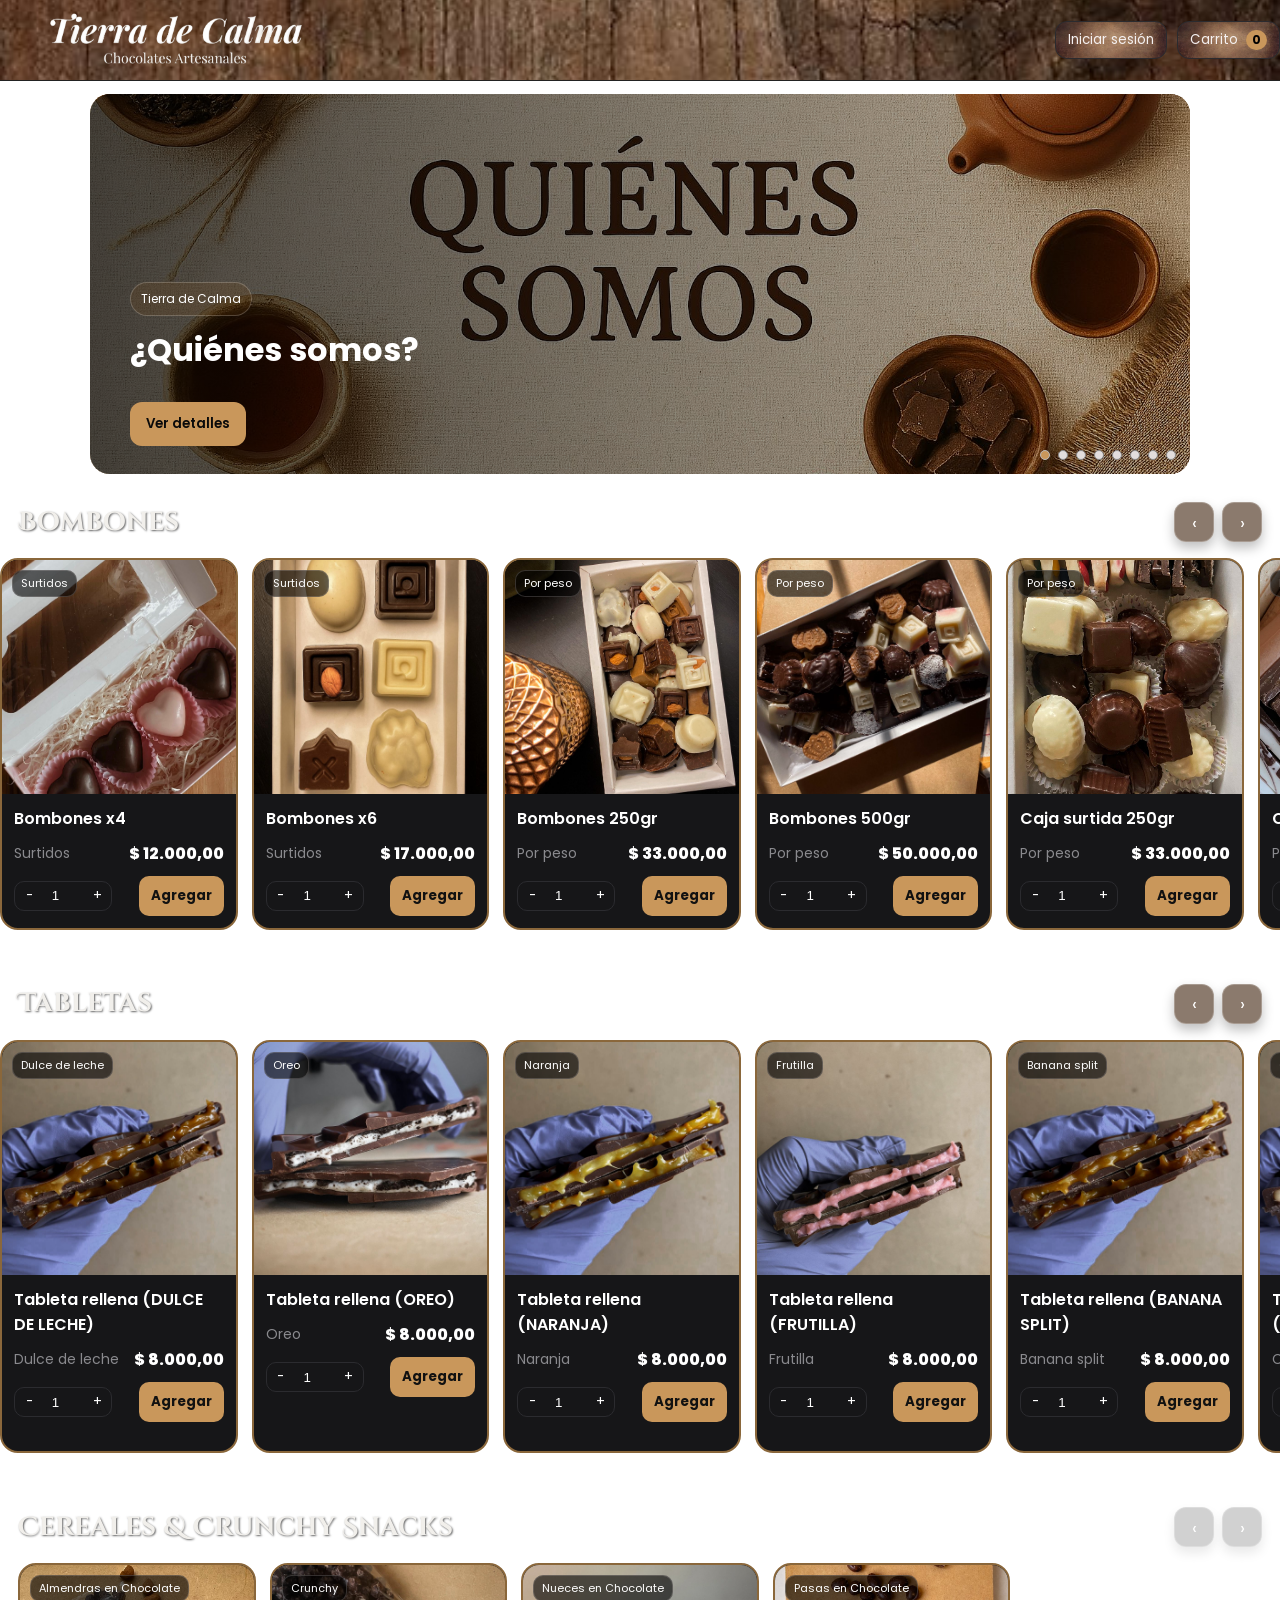
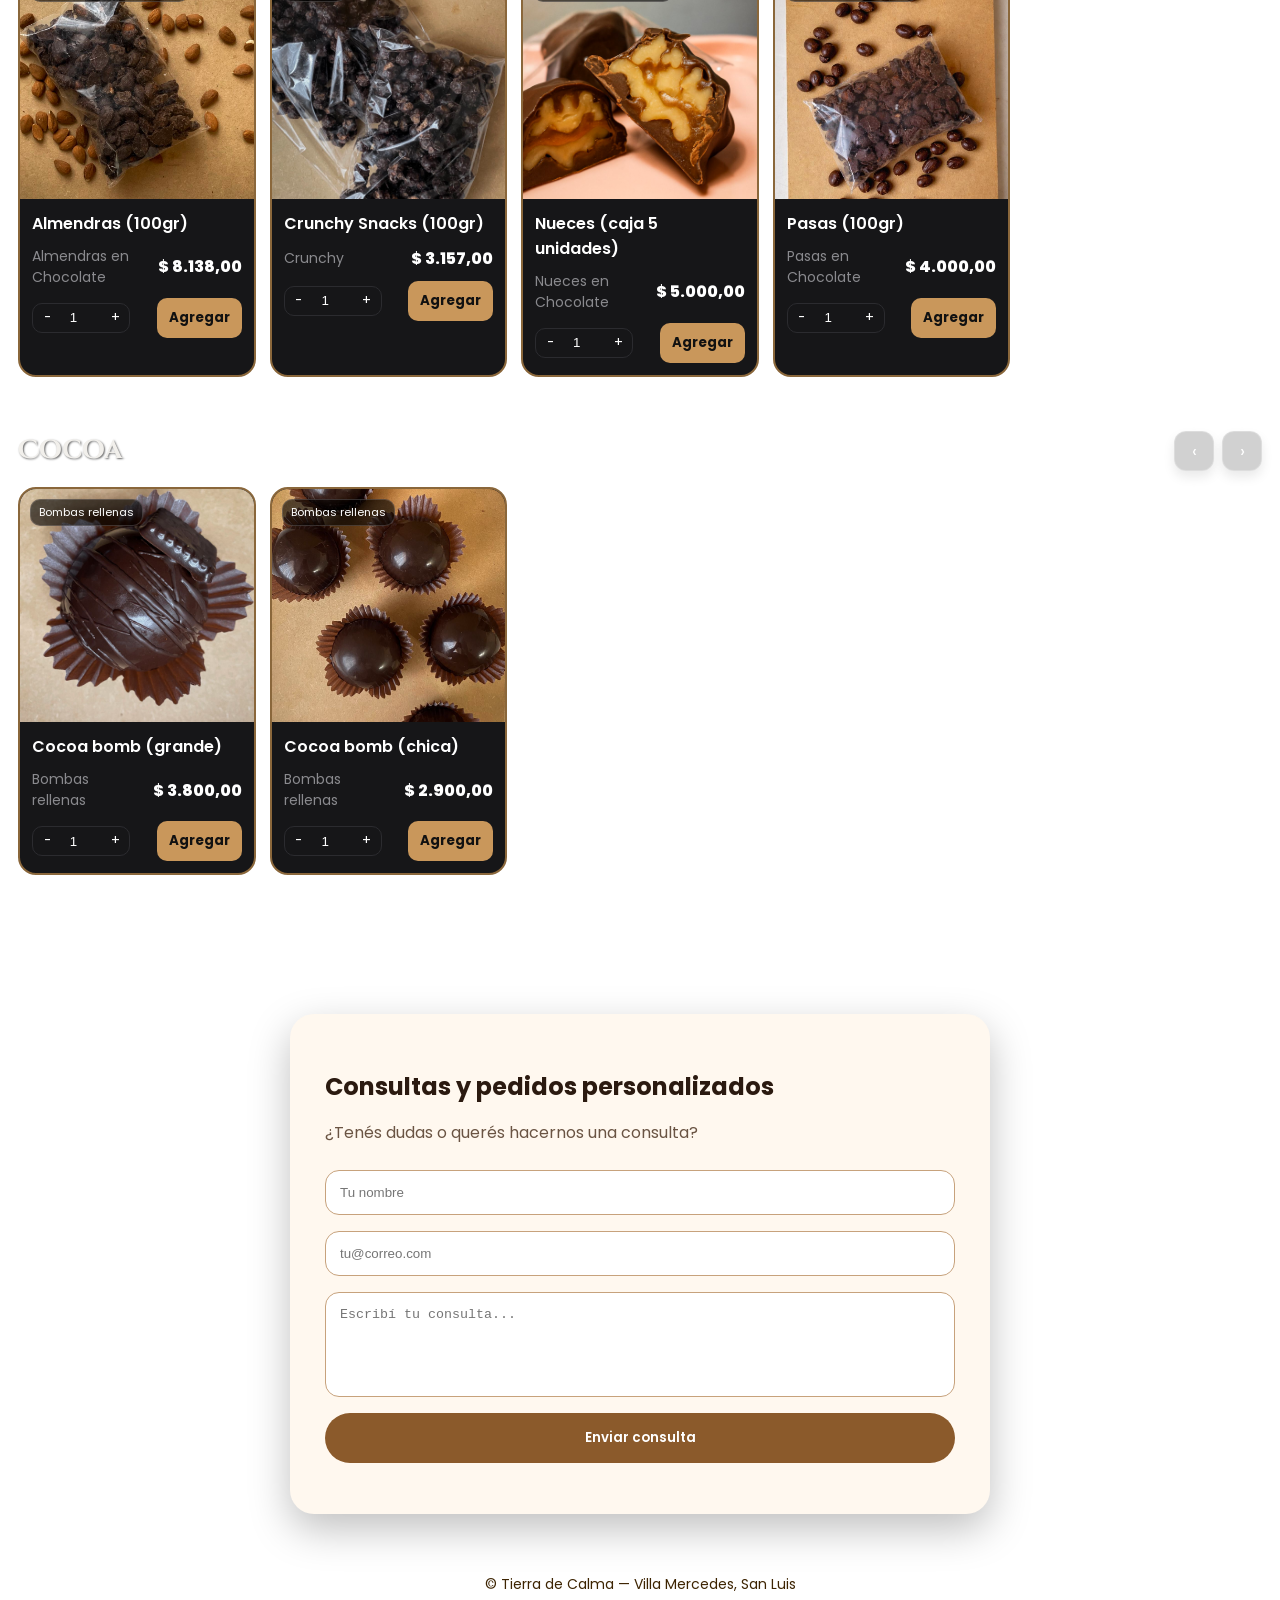
==== commit 07ef5330: "Actualizar index.html" ====
--- a/Tierra de calma/pag/chocolate/index.html
+++ b/Tierra de calma/pag/chocolate/index.html
@@ -1,471 +1,284 @@
-<!doctype html>
-<html lang="es">
-<head>
-  <meta charset="utf-8" />
-  <meta name="viewport" content="width=device-width, initial-scale=1" />
-  <title>Tierra de calma — Chocolates Artesanales</title>
-
-  <!-- Fuentes y CSS -->
-  <link href="https://fonts.googleapis.com/css2?family=Poppins:wght@300;400;500;600;700&family=Almendra+SC&family=Cinzel+Decorative:wght@400;700;900&display=swap" rel="stylesheet">
-  <link rel="stylesheet" href="style.css">
-  <style>
-@media (max-width: 1200px) {
-  body {
-    margin: 0 !important;
-    padding: 0 !important;
-    overflow-x: hidden !important;
-  }
-
-  header,
-  .hero,
-  .container,
-  .section,
-  .cat-section {
-    width: 100% !important;
-    max-width: 100% !important;
-    margin-left: 0 !important;
-    margin-right: 0 !important;
-  }
-
-  .container {
-    padding-left: 0 !important;
-    padding-right: 0 !important;
-  }
-
-  .cat-scroll {
-    width: 100% !important;
-    padding: 8px 10px 16px !important;
-    gap: 10px !important;
-  }
-
-  .cat-scroll .card {
-    flex: 0 0 46% !important;
-    min-width: 46% !important;
-    max-width: 46% !important;
-  }
-
-  .card .thumb {
-    aspect-ratio: 1 / 0.85 !important;
-  }
-
-  .card .body {
-    padding: 8px !important;
-  }
-
-  .title {
-    font-size: 13px !important;
-  }
-
-  .price {
-    font-size: 14px !important;
-  }
-
-  .muted {
-    font-size: 12px !important;
-  }
-
-  .add {
-    font-size: 12px !important;
-    padding: 8px 9px !important;
-  }
-}
-
-@media (max-width: 480px) {
-  .cat-scroll .card {
-    flex: 0 0 48% !important;
-    min-width: 48% !important;
-    max-width: 48% !important;
-  }
-
-  .hero {
-    border-radius: 0 !important;
-    width: 100% !important;
-  }
-
-  .hero-slide {
-    min-height: 250px !important;
-  }
-
-  .hero h2 {
-    font-size: 22px !important;
-  }
-
-  .hero p {
-    font-size: 13px !important;
-  }
-}
-</style>
-  <style>
-@media (orientation: landscape) and (max-width: 950px) {
-  .cat-scroll .card {
-    flex: 0 0 24% !important;
-    min-width: 24% !important;
-    max-width: 24% !important;
-  }
-
-  .card .thumb {
-    aspect-ratio: 1 / 0.72 !important;
-  }
-
-  .card .body {
-    padding: 7px !important;
-  }
-
-  .title {
-    font-size: 12px !important;
-  }
-
-  .price {
-    font-size: 13px !important;
-  }
-
-  .muted {
-    font-size: 11px !important;
-  }
-
-  .add {
-    font-size: 11px !important;
-    padding: 7px 8px !important;
-  }
-
-  .qty {
-    transform: scale(.8) !important;
-    transform-origin: left center !important;
-  }
-}
-</style>
-  <style>
-@media (orientation: landscape) and (max-width: 950px) {
-  html,
-  body {
-    background: url("img/Texture2.jpg") center center / cover repeat !important;
-    background-color: #e8dcc7 !important;
-  }
-
-  body::before {
-    content: "";
-    position: fixed;
-    inset: 0;
-    background: url("img/Texture2.jpg") center center / cover repeat;
-    z-index: -1;
-  }
-}
-</style>
-</head>
-<body>
-  <header>
-    <div class="container nav">
-      <div class="logo">
-        
-        
-      </div>
-      <div class="actions">
-        <button class="icon-btn" id="loginBtn">Iniciar sesión</button>
-        <div class="user-pill" id="userPill" style="display:none">
-  <div class="avatar" id="userAvatar">U</div>
-  <span id="userName">Usuario</span>
-  <button class="icon-btn" id="logoutBtn">Salir</button>
-</div>
-
-        <button class="icon-btn" id="cartBtn">Carrito <span class="badge" id="cartCount">0</span></button>
-      </div>
-    </div>
-  </header>
-
-  <!-- Portadas dinámicas / hero -->
-<section class="hero" id="hero">
-  <div class="hero-controls" id="heroDots"></div>
-</section>
-
-<!-- Modal Quiénes Somos -->
-<div class="modal" id="aboutModal">
-  <div class="sheet about-sheet">
-    <div class="about-head">
-      <h4 id="aboutTitle">Quiénes somos</h4>
-      <button class="btn ghost" id="closeAbout" type="button">Cerrar</button>
-    </div>
-    <p class="muted" id="aboutBody"></p>
-  </div>
-</div>
-
-
-
-  <!-- Catálogo -->
-  <section class="container section">
-    <div id="catalogo-secciones"></div>
-  </section>
- 
-
-  <!-- Drawer Carrito -->
-  <div class="drawer" id="drawer">
-    <div class="backdrop" data-close-drawer></div>
-    <aside class="panel">
-      <div class="row"><h4>Tu carrito</h4><button class="icon-btn" data-close-drawer>Seguir comprando</button></div>
-      <div class="cart-items" id="cartItems"></div>
-      <div class="total">
-        <strong>Total</strong>
-        <strong id="cartTotal">$0</strong>
-      </div>
-      <button class="checkout" id="checkoutBtn">Ir al checkout</button>
-    </aside>
-  </div>
-
-  <!-- Modal Login -->
-  <div class="modal" id="loginModal">
-<div class="sheet auth-sheet">
-  <div class="auth-tabs" role="tablist" aria-label="Autenticación">
-    <button class="auth-tab is-active" id="tabLogin" type="button" role="tab" aria-selected="true">
-      Iniciar sesión
-    </button>
-    <button class="auth-tab" id="tabRegister" type="button" role="tab" aria-selected="false">
-      Registrarse
-    </button>
-  </div>
-
-  <!-- LOGIN -->
-  <div id="loginPanel" class="auth-panel" role="tabpanel" aria-labelledby="tabLogin">
-    <h4 class="auth-title">Iniciar sesión</h4>
-    <p class="muted">Para continuar con tu compra, iniciá sesión.</p>
-
-    <div class="field">
-      <label>Email</label>
-      <input class="input" id="email" type="email" placeholder="tu@correo.com" autocomplete="email"/>
-      <div class="auth-error" id="errLoginEmail"></div>
-    </div>
-
-    <div class="field">
-      <label>Contraseña</label>
-      <div class="auth-passrow">
-        <input class="input" id="password" type="password" placeholder="••••••" autocomplete="current-password"/>
-        <button class="auth-eye" id="togglePassLogin" type="button" aria-label="Mostrar/ocultar contraseña">👁</button>
-      </div>
-      <div class="auth-error" id="errLoginPass"></div>
-    </div>
-
-    <div class="auth-row">
-      <label class="auth-check">
-        <input type="checkbox" id="rememberMe" />
-        <span>Recordarme</span>
-      </label>
-      <a href="#" class="auth-link" id="forgotPass">¿Olvidaste tu contraseña?</a>
-    </div>
-
-    <div class="auth-actions">
-      <button class="btn ghost" data-close-login>Cancelar</button>
-      <button class="btn primary" id="doLogin" type="button">Entrar</button>
-    </div>
-    <div class="auth-divider"><span>o</span></div>
-
-<button class="btn ghost google-btn" id="googleLogin" type="button" style="width:100%">
-  <span class="g-icon" aria-hidden="true">
-    <svg viewBox="0 0 48 48" width="18" height="18">
-      <path fill="#EA4335" d="M24 9.5c3.54 0 6.29 1.52 7.73 2.79l5.3-5.3C33.87 4.05 29.4 2 24 2 14.73 2 6.83 7.39 3.3 15.23l6.17 4.78C11.04 13.27 16.96 9.5 24 9.5z"/>
-      <path fill="#4285F4" d="M46.1 24.5c0-1.64-.15-2.86-.47-4.13H24v7.82h12.65c-.26 2.03-1.67 5.08-4.8 7.13l7.38 5.71c4.43-4.09 6.87-10.1 6.87-14.53z"/>
-      <path fill="#FBBC05" d="M9.47 28.01A14.5 14.5 0 0 1 8.7 24c0-1.4.24-2.75.72-4.01l-6.17-4.78A23.98 23.98 0 0 0 2 24c0 3.87.93 7.53 2.58 10.79l6.89-6.78z"/>
-      <path fill="#34A853" d="M24 46c6.4 0 11.77-2.1 15.7-5.72l-7.38-5.71c-1.98 1.38-4.64 2.34-8.32 2.34-7.04 0-12.96-3.77-14.53-9.01l-6.89 6.78C6.83 40.61 14.73 46 24 46z"/>
-    </svg>
-  </span>
-  <span>Continuar con Google</span>
-</button>
-
-    <div class="auth-foot">
-      ¿No tenés cuenta? <a href="#" id="goRegister">Registrate</a>
-    </div>
-  </div>
-
-  <!-- REGISTER -->
-  <div id="registerPanel" class="auth-panel hidden" role="tabpanel" aria-labelledby="tabRegister">
-    <h4 class="auth-title">Crear cuenta</h4>
-    <p class="muted">Registro simple y rápido.</p>
-
-    <div class="field">
-      <label>Nombre</label>
-      <input class="input" id="regName" placeholder="Tu nombre" autocomplete="name"/>
-      <div class="auth-error" id="errRegName"></div>
-    </div>
-
-    <div class="field">
-      <label>Email</label>
-      <input class="input" id="regEmail" type="email" placeholder="tu@correo.com" autocomplete="email"/>
-      <div class="auth-error" id="errRegEmail"></div>
-    </div>
-
-    <div class="field">
-      <label>Contraseña</label>
-      <div class="auth-passrow">
-        <input class="input" id="regPass" type="password" placeholder="••••••" autocomplete="new-password"/>
-        <button class="auth-eye" id="togglePassReg" type="button" aria-label="Mostrar/ocultar contraseña">👁</button>
-      </div>
-      <div class="auth-hint">Mínimo 6 caracteres.</div>
-      <div class="auth-error" id="errRegPass"></div>
-    </div>
-
-    <div class="field">
-      <label>Repetir contraseña</label>
-      <input class="input" id="regPass2" type="password" placeholder="••••••" autocomplete="new-password"/>
-      <div class="auth-error" id="errRegPass2"></div>
-    </div>
-
-    <button class="btn primary" id="doRegister" type="button" style="width:100%">Crear cuenta</button>
-
-    <div class="auth-divider"><span>o</span></div>
-
-    <div class="auth-foot">
-      ¿Ya tenés cuenta? <a href="#" id="goLogin">Iniciar sesión</a>
-    </div>
-
-    <div class="auth-actions">
-      <button class="btn ghost" data-close-login>Cancelar</button>
-    </div>
-  </div>
-</div>
-
-
-  
-
-  <!-- REGISTRO -->
-  <div id="registerBlock" class="auth-block hidden">
-    <div class="field"><label>Nombre</label><input class="input" id="regName" placeholder="Tu nombre"/></div>
-    <div class="field"><label>Email</label><input class="input" id="regEmail" type="email" placeholder="tu@correo.com"/></div>
-    <div class="field"><label>Contraseña</label><input class="input" id="regPass" type="password" placeholder="••••••"/></div>
-
-    <button class="btn primary" id="doRegister" style="width:100%">Crear cuenta</button>
-    <button class="btn ghost google-btn" id="googleSignup">Continuar con Google</button>
-
-    <div class="auth-linkrow">
-      <span>¿Ya tenés cuenta? <a href="#" id="openLogin">Iniciar sesión</a></span>
-      <span></span>
-    </div>
-
-    <div class="auth-actions">
-      <button class="btn ghost" data-close-login>Cancelar</button>
-    </div>
-  </div>
-</div>
-
-    </div>
-  </div>
-
-  <!-- Modal Checkout -->
-  <div class="modal" id="checkoutModal">
-    <div class="sheet">
-      <h4>Checkout</h4>
-      <p class="muted">Completá tus datos para pagar. (Integración de pago lista para conectar)</p>
-      <div class="row-gap">
-        <div class="field" style="flex:1">
-          <label>Nombre y apellido</label>
-          <input class="input" id="chkName" placeholder="Nombre y Apellido"/>
-        </div>
-        <div class="field" style="flex:1">
-          <label>Documento</label>
-          <input class="input" id="chkDni" placeholder="DNI / CUIT"/>
-        </div>
-      </div>
-      <div class="field"><label>Dirección</label><input class="input" id="chkAddr" placeholder="Calle 123, Villa Mercedes"/></div>
-      <div class="field"><label>Correo</label><input class="input" id="chkMail" placeholder="tu@correo.com"/></div>
-      <div class="field"><label>Teléfono</label><input class="input" id="chkPhone" placeholder="11 1234 5678"/></div>
-      <div class="field">
-  <label>Detalle opcional del pedido</label>
-  <textarea 
-    class="input" 
-    id="chkNote" 
-    rows="3"
-    placeholder="Ej: dedicatoria, horario de entrega, aclaraciones..."
-  ></textarea>
-</div>
-      <div class="field">
-        <label>Método de pago</label>
-        <select class="input" id="chkMethod">
-          <option value="mp">Mercado Pago (recomendado)</option>
-          <option value="tdc">Tarjeta de crédito</option>
-          <option value="efc">Efectivo/Transferencia</option>
-        </select>
-      </div>
-      <div class="row" style="align-items:center;justify-content:space-between;margin-top:4px">
-        <div class="muted" id="chkSummary">Total a pagar: $0</div>
-        <button class="btn primary" id="payNow">Pagar ahora</button>
-      </div>
-      <footer>
-        <button class="btn ghost" data-close-checkout>Cancelar</button>
-      </footer>
-    </div>
-  </div>
-  
-<section id="contactConsultas">
-
-  <div style="
-    max-width:700px;
-    margin:60px auto;
-    background:#fff8ef;
-    padding:35px;
-    border-radius:24px;
-    box-shadow:0 15px 40px rgba(0,0,0,.25);
-    color:#2b1a10;
-  ">
-
-    <h2 style="margin-bottom:10px;color:#2b1a10;">
-      Consultas y pedidos personalizados
-    </h2>
-
-    <p style="margin-bottom:25px;color:#6a5443;">
-      ¿Tenés dudas o querés hacernos una consulta?
-    </p>
-
-    <div style="display:flex;flex-direction:column;gap:16px;">
-
-     <input
-  id="contactName"
-  type="text"
-  placeholder="Tu nombre"
-  style="padding:14px;border-radius:14px;border:1px solid #c7a27c;background:white;color:#2b1a10;"
->
-
-<input
-  id="contactMail"
-  type="email"
-  placeholder="tu@correo.com"
-  style="padding:14px;border-radius:14px;border:1px solid #c7a27c;background:white;color:#2b1a10;"
->
-
-<textarea
-  id="contactMessage"
-  rows="5"
-  placeholder="Escribí tu consulta..."
-  style="padding:14px;border-radius:14px;border:1px solid #c7a27c;background:white;color:#2b1a10;resize:none;"
-></textarea>
-
-<button
-  id="sendContactBtn"
-  type="button"
-  style="padding:15px;border:none;border-radius:999px;background:#8b5a2b;color:white;font-weight:600;cursor:pointer;"
->
-  Enviar consulta
-</button>
-
-<p id="contactStatus" style="margin:0;color:#6a5443;font-size:14px;"></p>
-
-    </div>
-  </div>
-</section>
-  
-  <footer>
-    © <span id="year"></span> Tierra de Calma — Villa Mercedes, San Luis
-  </footer>
-
-  <!-- JS: orden importante -->
-  <script src="utils.js"></script>
-  <script src="auth.js"></script>
-  <script src="cart.js"></script>
-  <script src="app.js"></script>
-
-  <script src="https://accounts.google.com/gsi/client" async defer></script>
-
-  <div id="loader" class="loader hidden" aria-hidden="false">
-  <div class="loader-card">
-    <div class="spinner"></div>
-    <div class="loader-text">Cargando…</div>
-  </div>
-</div>
-
-</body>
-</html>
+<!doctype html>
+<html lang="es">
+<head>
+  <meta charset="utf-8" />
+  <meta name="viewport" content="width=device-width, initial-scale=1" />
+  <title>Tierra de calma — Chocolates Artesanales</title>
+
+  <!-- Fuentes y CSS -->
+  <link href="https://fonts.googleapis.com/css2?family=Poppins:wght@300;400;500;600;700&family=Almendra+SC&family=Cinzel+Decorative:wght@400;700;900&display=swap" rel="stylesheet">
+  <link rel="stylesheet" href="style.css">
+</head>
+<body>
+  <header>
+    <div class="container nav">
+      <div class="logo"></div>
+
+      <div class="actions">
+        <button class="icon-btn" id="loginBtn" type="button">Iniciar sesión</button>
+
+        <div class="user-pill" id="userPill" style="display:none">
+          <div class="avatar" id="userAvatar">U</div>
+          <span id="userName">Usuario</span>
+          <button class="icon-btn" id="logoutBtn" type="button">Salir</button>
+        </div>
+
+        <button class="icon-btn" id="cartBtn" type="button">
+          Carrito <span class="badge" id="cartCount">0</span>
+        </button>
+      </div>
+    </div>
+  </header>
+
+  <!-- Portadas dinámicas / hero -->
+  <section class="hero" id="hero">
+    <div class="hero-controls" id="heroDots"></div>
+  </section>
+
+  <!-- Modal Quiénes Somos -->
+  <div class="modal" id="aboutModal">
+    <div class="sheet about-sheet">
+      <div class="about-head">
+        <h4 id="aboutTitle">Quiénes somos</h4>
+        <button class="btn ghost" id="closeAbout" type="button">Cerrar</button>
+      </div>
+      <p class="muted" id="aboutBody"></p>
+    </div>
+  </div>
+
+  <!-- Catálogo -->
+  <section class="container section">
+    <div id="catalogo-secciones"></div>
+  </section>
+
+  <!-- Drawer Carrito -->
+  <div class="drawer" id="drawer">
+    <div class="backdrop" data-close-drawer></div>
+    <aside class="panel">
+      <div class="row">
+        <h4>Tu carrito</h4>
+        <button class="icon-btn" data-close-drawer type="button">Seguir comprando</button>
+      </div>
+
+      <div class="cart-items" id="cartItems"></div>
+
+      <div class="total">
+        <strong>Total</strong>
+        <strong id="cartTotal">$0</strong>
+      </div>
+
+      <button class="checkout" id="checkoutBtn" type="button">Ir al checkout</button>
+    </aside>
+  </div>
+
+  <!-- Modal Login -->
+  <div class="modal" id="loginModal">
+    <div class="sheet auth-sheet">
+      <div class="auth-tabs" role="tablist" aria-label="Autenticación">
+        <button class="auth-tab is-active" id="tabLogin" type="button" role="tab" aria-selected="true">
+          Iniciar sesión
+        </button>
+        <button class="auth-tab" id="tabRegister" type="button" role="tab" aria-selected="false">
+          Registrarse
+        </button>
+      </div>
+
+      <!-- LOGIN -->
+      <div id="loginPanel" class="auth-panel" role="tabpanel" aria-labelledby="tabLogin">
+        <h4 class="auth-title">Iniciar sesión</h4>
+        <p class="muted">Para continuar con tu compra, iniciá sesión.</p>
+
+        <div class="field">
+          <label>Email</label>
+          <input class="input" id="email" type="email" placeholder="tu@correo.com" autocomplete="email" />
+          <div class="auth-error" id="errLoginEmail"></div>
+        </div>
+
+        <div class="field">
+          <label>Contraseña</label>
+          <div class="auth-passrow">
+            <input class="input" id="password" type="password" placeholder="••••••" autocomplete="current-password" />
+            <button class="auth-eye" id="togglePassLogin" type="button" aria-label="Mostrar/ocultar contraseña">👁</button>
+          </div>
+          <div class="auth-error" id="errLoginPass"></div>
+        </div>
+
+        <div class="auth-row">
+          <label class="auth-check">
+            <input type="checkbox" id="rememberMe" />
+            <span>Recordarme</span>
+          </label>
+          <a href="#" class="auth-link" id="forgotPass">¿Olvidaste tu contraseña?</a>
+        </div>
+
+        <div class="auth-actions">
+          <button class="btn ghost" data-close-login type="button">Cancelar</button>
+          <button class="btn primary" id="doLogin" type="button">Entrar</button>
+        </div>
+
+        <div class="auth-divider"><span>o</span></div>
+
+        <button class="btn ghost google-btn" id="googleLogin" type="button" style="width:100%">
+          <span class="g-icon" aria-hidden="true">
+            <svg viewBox="0 0 48 48" width="18" height="18">
+              <path fill="#EA4335" d="M24 9.5c3.54 0 6.29 1.52 7.73 2.79l5.3-5.3C33.87 4.05 29.4 2 24 2 14.73 2 6.83 7.39 3.3 15.23l6.17 4.78C11.04 13.27 16.96 9.5 24 9.5z" />
+              <path fill="#4285F4" d="M46.1 24.5c0-1.64-.15-2.86-.47-4.13H24v7.82h12.65c-.26 2.03-1.67 5.08-4.8 7.13l7.38 5.71c4.43-4.09 6.87-10.1 6.87-14.53z" />
+              <path fill="#FBBC05" d="M9.47 28.01A14.5 14.5 0 0 1 8.7 24c0-1.4.24-2.75.72-4.01l-6.17-4.78A23.98 23.98 0 0 0 2 24c0 3.87.93 7.53 2.58 10.79l6.89-6.78z" />
+              <path fill="#34A853" d="M24 46c6.4 0 11.77-2.1 15.7-5.72l-7.38-5.71c-1.98 1.38-4.64 2.34-8.32 2.34-7.04 0-12.96-3.77-14.53-9.01l-6.89 6.78C6.83 40.61 14.73 46 24 46z" />
+            </svg>
+          </span>
+          <span>Continuar con Google</span>
+        </button>
+
+        <div class="auth-foot">
+          ¿No tenés cuenta? <a href="#" id="goRegister">Registrate</a>
+        </div>
+      </div>
+
+      <!-- REGISTER -->
+      <div id="registerPanel" class="auth-panel hidden" role="tabpanel" aria-labelledby="tabRegister">
+        <h4 class="auth-title">Crear cuenta</h4>
+        <p class="muted">Registro simple y rápido.</p>
+
+        <div class="field">
+          <label>Nombre</label>
+          <input class="input" id="regName" placeholder="Tu nombre" autocomplete="name" />
+          <div class="auth-error" id="errRegName"></div>
+        </div>
+
+        <div class="field">
+          <label>Email</label>
+          <input class="input" id="regEmail" type="email" placeholder="tu@correo.com" autocomplete="email" />
+          <div class="auth-error" id="errRegEmail"></div>
+        </div>
+
+        <div class="field">
+          <label>Contraseña</label>
+          <div class="auth-passrow">
+            <input class="input" id="regPass" type="password" placeholder="••••••" autocomplete="new-password" />
+            <button class="auth-eye" id="togglePassReg" type="button" aria-label="Mostrar/ocultar contraseña">👁</button>
+          </div>
+          <div class="auth-hint">Mínimo 6 caracteres.</div>
+          <div class="auth-error" id="errRegPass"></div>
+        </div>
+
+        <div class="field">
+          <label>Repetir contraseña</label>
+          <input class="input" id="regPass2" type="password" placeholder="••••••" autocomplete="new-password" />
+          <div class="auth-error" id="errRegPass2"></div>
+        </div>
+
+        <button class="btn primary" id="doRegister" type="button" style="width:100%">Crear cuenta</button>
+
+        <div class="auth-divider"><span>o</span></div>
+
+        <div class="auth-foot">
+          ¿Ya tenés cuenta? <a href="#" id="goLogin">Iniciar sesión</a>
+        </div>
+
+        <div class="auth-actions">
+          <button class="btn ghost" data-close-login type="button">Cancelar</button>
+        </div>
+      </div>
+    </div>
+  </div>
+
+  <!-- Modal Checkout -->
+  <div class="modal" id="checkoutModal">
+    <div class="sheet">
+      <h4>Checkout</h4>
+      <p class="muted">Completá tus datos para pagar.</p>
+
+      <div class="row-gap">
+        <div class="field" style="flex:1">
+          <label>Nombre y apellido</label>
+          <input class="input" id="chkName" placeholder="Nombre y Apellido" />
+        </div>
+        <div class="field" style="flex:1">
+          <label>Documento</label>
+          <input class="input" id="chkDni" placeholder="DNI / CUIT" />
+        </div>
+      </div>
+
+      <div class="field">
+        <label>Dirección</label>
+        <input class="input" id="chkAddr" placeholder="Calle 123, Villa Mercedes" />
+      </div>
+
+      <div class="field">
+        <label>Correo</label>
+        <input class="input" id="chkMail" type="email" placeholder="tu@correo.com" />
+      </div>
+
+      <div class="field">
+        <label>Teléfono</label>
+        <input class="input" id="chkPhone" placeholder="11 1234 5678" />
+      </div>
+
+      <div class="field">
+        <label>Detalle opcional del pedido</label>
+        <textarea class="input" id="chkNote" rows="3" placeholder="Ej: dedicatoria, horario de entrega, aclaraciones..."></textarea>
+      </div>
+
+      <div class="field">
+        <label>Método de pago</label>
+        <select class="input" id="chkMethod">
+          <option value="mp">Mercado Pago (recomendado)</option>
+          <option value="tdc">Tarjeta de crédito</option>
+          <option value="efc">Efectivo/Transferencia</option>
+        </select>
+      </div>
+
+      <div class="row" style="align-items:center;justify-content:space-between;margin-top:4px">
+        <div class="muted" id="chkSummary">Total a pagar: $0</div>
+        <button class="btn primary" id="payNow" type="button">Pagar ahora</button>
+      </div>
+
+      <footer>
+        <button class="btn ghost" data-close-checkout type="button">Cancelar</button>
+      </footer>
+    </div>
+  </div>
+
+  <!-- Formulario de consultas -->
+  <section id="contactConsultas">
+    <div style="max-width:700px;margin:60px auto;background:#fff8ef;padding:35px;border-radius:24px;box-shadow:0 15px 40px rgba(0,0,0,.25);color:#2b1a10;">
+      <h2 style="margin-bottom:10px;color:#2b1a10;">Consultas y pedidos personalizados</h2>
+      <p style="margin-bottom:25px;color:#6a5443;">¿Tenés dudas o querés hacernos una consulta?</p>
+
+      <div style="display:flex;flex-direction:column;gap:16px;">
+        <input id="contactName" type="text" placeholder="Tu nombre" style="padding:14px;border-radius:14px;border:1px solid #c7a27c;background:white;color:#2b1a10;">
+
+        <input id="contactMail" type="email" placeholder="tu@correo.com" style="padding:14px;border-radius:14px;border:1px solid #c7a27c;background:white;color:#2b1a10;">
+
+        <textarea id="contactMessage" rows="5" placeholder="Escribí tu consulta..." style="padding:14px;border-radius:14px;border:1px solid #c7a27c;background:white;color:#2b1a10;resize:none;"></textarea>
+
+        <button id="sendContactBtn" type="button" style="padding:15px;border:none;border-radius:999px;background:#8b5a2b;color:white;font-weight:600;cursor:pointer;">
+          Enviar consulta
+        </button>
+
+        <p id="contactStatus" style="margin:0;color:#6a5443;font-size:14px;"></p>
+      </div>
+    </div>
+  </section>
+
+  <footer>
+    © <span id="year"></span> Tierra de Calma — Villa Mercedes, San Luis
+  </footer>
+
+  <!-- JS: orden importante -->
+  <script src="utils.js"></script>
+  <script src="auth.js"></script>
+  <script src="cart.js"></script>
+  <script src="app.js"></script>
+
+  <script src="https://accounts.google.com/gsi/client" async defer></script>
+
+  <div id="loader" class="loader hidden" aria-hidden="false">
+    <div class="loader-card">
+      <div class="spinner"></div>
+      <div class="loader-text">Cargando…</div>
+    </div>
+  </div>
+</body>
+</html>
--- a/Tierra de calma/pag/chocolate/style.css
+++ b/Tierra de calma/pag/chocolate/style.css
@@ -1,1424 +1,1089 @@
-:root {
-  --bg: #0f0f10;
-  --card: #161618;
-  --muted: #8a8a8e;
-  --brand: #8B4513;
-  --brand-2: #C9975B;
-  --ok: #1db954;
-  --danger: #e84c3d;
-  --cream: #fff8ef;
-  --brown-dark: #2b1a10;
-  --brown-soft: #8a673b;
-}
-
-* {
-  box-sizing: border-box;
-}
-
-html,
-body {
-  margin: 0;
-  min-height: 100%;
-  width: 100%;
-  max-width: 100%;
-  overflow-x: hidden;
-  background: url("img/Texture2.jpg") center / cover repeat;
-  color: #fff;
-  font-family: Poppins, system-ui, -apple-system, Segoe UI, Roboto, Ubuntu, "Helvetica Neue", Arial;
-}
-
-a {
-  color: inherit;
-  text-decoration: none;
-}
-
-button {
-  font-family: inherit;
-}
-
-.container {
-  width: 100%;
-  max-width: 100%;
-  margin: 0;
-  padding: 0 18px;
-}
-
-/* ===== HEADER ===== */
-header {
-  position: sticky;
-  top: 0;
-  z-index: 40;
-  background: url("img/Madera-Fondo.jpg") center / cover;
-  backdrop-filter: blur(10px);
-  border-bottom: 1px solid #222;
-}
-
-.nav {
-  display: flex;
-  align-items: center;
-  justify-content: space-between;
-  gap: 14px;
-  padding: 5px 0;
-}
-
-.logo {
-  width: 350px;
-  height: 70px;
-  background-image: url("img/Tierra\ De\ Calma\ -\ 1\ -\ Editado.png");
-  background-repeat: no-repeat;
-  background-position: center;
-  background-size: contain;
-  display: block;
-  flex-shrink: 0;
-}
-
-.actions {
-  display: flex;
-  gap: 10px;
-  align-items: center;
-  flex-wrap: wrap;
-  justify-content: flex-end;
-}
-
-.icon-btn {
-  border: 1px solid #2b2b2f;
-  background: url("img/Fondo\ 2.jpg") center / cover;
-  color: #f5f1f1;
-  border-radius: 12px;
-  padding: 8px 12px;
-  display: flex;
-  align-items: center;
-  gap: 8px;
-  cursor: pointer;
-}
-
-.icon-btn:active {
-  transform: translateY(1px);
-}
-
-.badge {
-  min-width: 20px;
-  height: 20px;
-  border-radius: 10px;
-  background: var(--brand-2);
-  color: #000;
-  font-weight: 700;
-  display: grid;
-  place-items: center;
-  font-size: 12px;
-  padding: 0 6px;
-}
-
-.user-pill {
-  background: rgba(0, 0, 0, 0.25);
-  border: 1px solid rgba(255,255,255,0.15);
-  backdrop-filter: blur(6px);
-  border-radius: 999px;
-  padding: 6px 8px 6px 10px;
-  display: flex;
-  align-items: center;
-  gap: 10px;
-}
-
-.user-pill .icon-btn {
-  padding: 6px 10px;
-  border-radius: 999px;
-}
-
-.avatar {
-  width: 30px;
-  height: 30px;
-  border-radius: 50%;
-  background: rgba(255,255,255,0.15);
-  display: grid;
-  place-items: center;
-  font-weight: 800;
-  font-size: 12px;
-}
-
-/* ===== HERO ===== */
-.hero {
-  position: relative;
-  width: min(1100px, calc(100% - 32px));
-  margin: 13px auto;
-  min-height: 380px;
-  border-radius: 20px;
-  overflow: hidden;
-  background: url("img/Madera-Fondo.jpg") center / cover;
-}
-
-.hero-track {
-  display: flex;
-  height: 100%;
-  transition: transform .5s ease-in-out;
-}
-
-.hero-slide {
-  min-width: 100%;
-  min-height: 380px;
-  background-size: cover;
-  background-position: center;
-  background-repeat: no-repeat;
-  position: relative;
-  padding: 0 !important;
-}
-
-.hero-slide .overlay,
-.hero .overlay {
-  position: absolute;
-  inset: 0;
-  z-index: 1;
-  background: linear-gradient(90deg, rgba(0,0,0,.72), rgba(0,0,0,.22));
-}
-
-.hero-slide .hero-content,
-.hero-content {
-  position: absolute;
-  left: 40px;
-  bottom: 28px;
-  z-index: 2;
-  max-width: 620px;
-}
-
-.chip {
-  display: inline-block;
-  background: rgba(133, 78, 15, 0.16);
-  border: 1px solid rgba(255,255,255,.2);
-  padding: 7px 10px;
-  border-radius: 999px;
-  font-size: 12px;
-}
-
-.hero h2 {
-  margin: 10px 0 12px;
-  font-size: 32px;
-}
-
-.hero p {
-  margin: 0 0 16px;
-  color: #ddd9d9;
-}
-
-.hero .cta {
-  display: flex;
-  gap: 10px;
-  margin-top: 12px;
-}
-
-.hero-text {
-  opacity: 0;
-  transform: translateY(8px);
-  max-height: 0;
-  overflow: hidden;
-  transition: opacity .25s ease, transform .25s ease, max-height .25s ease;
-}
-
-.hero:hover .hero-text {
-  opacity: 1;
-  transform: translateY(0);
-  max-height: 140px;
-}
-
-.hero-controls {
-  position: absolute;
-  right: 14px;
-  bottom: 14px;
-  display: flex;
-  gap: 8px;
-  z-index: 3;
-}
-
-.dot {
-  width: 10px;
-  height: 10px;
-  border-radius: 50%;
-  background: #e2dddd;
-  border: 1px solid #888;
-  cursor: pointer;
-}
-
-.dot.active {
-  background: var(--brand-2);
-  border-color: #b9b9b9;
-}
-
-.hero-slide.hero-about {
-  animation: aboutGlow 6s ease-in-out infinite;
-}
-
-@keyframes aboutGlow {
-  0%, 100% { filter: saturate(1) contrast(1); }
-  50% { filter: saturate(1.12) contrast(1.05); }
-}
-
-.hero-slide.hero-about::before {
-  content: "";
-  position: absolute;
-  inset: 0;
-  background: inherit;
-  background-size: cover;
-  background-position: center;
-  z-index: 0;
-  transform: scale(1);
-  animation: aboutKenBurns 10s ease-in-out infinite;
-}
-
-@keyframes aboutKenBurns {
-  0% { transform: scale(1); }
-  50% { transform: scale(1.06); }
-  100% { transform: scale(1); }
-}
-
-/* ===== BUTTONS ===== */
-.btn {
-  border: none;
-  border-radius: 12px;
-  padding: 12px 16px;
-  font-weight: 600;
-  cursor: pointer;
-}
-
-.btn.primary {
-  background: var(--brand-2);
-  color: #0a0a0a;
-}
-
-.btn.ghost {
-  background: transparent;
-  border: 1px solid #0e0d0d;
-  color: #eeebeb;
-}
-
-.btn.is-loading {
-  opacity: .75;
-  pointer-events: none;
-}
-
-/* ===== CATALOGO ===== */
-.section {
-  padding: 0 0 25px;
-  width: 100%;
-}
-
-.cat-section {
-  width: 100%;
-  margin: 28px 0 40px;
-}
-
-.cat-head {
-  display: flex;
-  align-items: center;
-  justify-content: space-between;
-  gap: 12px;
-  margin: 14px 0 10px;
-  padding: 0 18px;
-}
-
-.cat-title {
-  font-family: 'Cinzel Decorative', serif;
-  font-size: 26px;
-  margin: 0;
-  color: #f1efeb;
-  text-shadow: 1px 1px 2px rgba(0,0,0,.6);
-}
-
-.cat-nav {
-  display: flex;
-  gap: 8px;
-  align-items: center;
-}
-
-.cat-arrow {
-  background: rgba(77, 51, 31, 0.65);
-  border: 1px solid rgba(255,255,255,.25);
-  color: #fff;
-  width: 40px;
-  height: 40px;
-  border-radius: 12px;
-  cursor: pointer;
-  display: grid;
-  place-items: center;
-  font-size: 18px;
-  box-shadow: 0 6px 12px rgba(0,0,0,.25);
-}
-
-.cat-arrow.disabled {
-  opacity: 0.35;
-  pointer-events: none;
-  filter: grayscale(1);
-}
-
-.cat-arrow:active {
-  transform: translateY(1px);
-}
-
-.cat-row {
-  width: 100%;
-  position: relative;
-}
-
-.cat-scroll {
-  width: 100%;
-  max-width: 100%;
-  display: flex;
-  gap: 14px;
-  overflow-x: auto;
-  scroll-behavior: smooth;
-  scroll-snap-type: x mandatory;
-  padding: 6px 18px 14px;
-  scrollbar-width: none;
-}
-
-.cat-scroll::-webkit-scrollbar {
-  display: none;
-}
-
-.cat-scroll .card {
-  scroll-snap-align: start;
-  flex: 0 0 calc((100% - 56px) / 5);
-  min-width: 0;
-  max-width: calc((100% - 56px) / 5);
-}
-
-.card {
-  background: var(--card);
-  border: 2px solid var(--brown-soft);
-  border-radius: 18px;
-  overflow: hidden;
-  display: flex;
-  flex-direction: column;
-}
-
-.card .thumb {
-  aspect-ratio: 1 / 1;
-  background: #141416;
-  position: relative;
-  overflow: hidden;
-}
-
-.card .thumb img {
-  width: 100%;
-  height: 100%;
-  object-fit: cover;
-  display: block;
-  filter: saturate(1.1);
-}
-
-.tag {
-  position: absolute;
-  top: 10px;
-  left: 10px;
-  background: rgba(0,0,0,.6);
-  border: 1px solid rgba(226, 215, 215, 0.2);
-  padding: 4px 8px;
-  border-radius: 10px;
-  font-size: 11px;
-}
-
-.card .body {
-  padding: 12px;
-  display: flex;
-  gap: 10px;
-  flex-direction: column;
-}
-
-.title {
-  font-weight: 600;
-}
-
-.muted {
-  color: var(--muted);
-  font-size: 14px;
-}
-
-.row {
-  display: flex;
-  align-items: center;
-  justify-content: space-between;
-  gap: 8px;
-}
-
-.price {
-  font-weight: 707;
-}
-
-.qty {
-  display: flex;
-  align-items: center;
-  border: 1px solid #2b2b2f;
-  border-radius: 10px;
-  flex-shrink: 0;
-}
-
-.qty button {
-  background: transparent;
-  border: 0;
-  color: #fff;
-  width: 28px;
-  height: 28px;
-  cursor: pointer;
-}
-
-.qty input {
-  width: 40px;
-  background: transparent;
-  border: 0;
-  text-align: center;
-  color: #fff;
-}
-
-.add {
-  background: var(--brand-2);
-  color: #111;
-  border-radius: 10px;
-  border: 0;
-  padding: 10px 12px;
-  font-weight: 700;
-  cursor: pointer;
-}
-
-/* ===== DRAWER CARRITO ===== */
-.drawer {
-  position: fixed;
-  inset: 0;
-  display: none;
-  z-index: 9999;
-}
-
-.drawer.open {
-  display: block;
-}
-
-.backdrop {
-  position: absolute;
-  inset: 0;
-  background: rgba(241, 239, 239, 0.55);
-}
-
-.panel {
-  position: absolute;
-  right: 0;
-  top: 85px;
-  bottom: 0;
-  width: 360px;
-  max-width: 100%;
-  background: #121214;
-  border-left: 1px solid #242428;
-  padding: 16px;
-  display: flex;
-  flex-direction: column;
-  gap: 12px;
-}
-
-.panel h4 {
-  margin: 4px 0 6px;
-}
-
-.cart-items {
-  display: flex;
-  flex-direction: column;
-  gap: 10px;
-  overflow: auto;
-}
-
-.cart-item {
-  display: grid;
-  grid-template-columns: 64px 1fr auto;
-  gap: 10px;
-  border: 1px solid #242428;
-  border-radius: 12px;
-  padding: 8px;
-  background: #161618;
-}
-
-.cart-item img {
-  width: 64px;
-  height: 64px;
-  border-radius: 8px;
-  object-fit: cover;
-}
-
-.cart-item .name {
-  font-weight: 600;
-}
-
-.cart-item .meta {
-  font-size: 12px;
-  color: #bbb;
-}
-
-.cart-item .right {
-  display: flex;
-  flex-direction: column;
-  align-items: end;
-  gap: 6px;
-}
-
-.danger {
-  background: transparent;
-  border: 1px solid var(--danger);
-  color: #fff;
-  border-radius: 8px;
-  padding: 6px 8px;
-  cursor: pointer;
-}
-
-.total {
-  display: flex;
-  align-items: center;
-  justify-content: space-between;
-  border-top: 1px dashed #333;
-  padding-top: 8px;
-}
-
-.checkout {
-  background: var(--ok);
-  color: #111;
-  border: 0;
-  border-radius: 12px;
-  padding: 12px 14px;
-  font-weight: 800;
-  cursor: pointer;
-}
-
-/* ===== MODALES ===== */
-.modal {
-  position: fixed;
-  inset: 0;
-  display: none;
-  z-index: 99999 !important;
-}
-
-.modal.open {
-  display: grid;
-  place-items: center;
-}
-
-.modal .sheet {
-  width: min(520px, 92vw);
-  max-height: 90vh;
-  overflow: auto;
-  background: #141416;
-  border: 1px solid #242428;
-  border-radius: 16px;
-  padding: 16px;
-}
-
-.sheet h4 {
-  margin: 4px 0 10px;
-}
-
-.field {
-  display: flex;
-  flex-direction: column;
-  gap: 6px;
-  margin: 8px 0;
-}
-
-.input {
-  background: #0f0f11;
-  border: 1px solid #2b2b2f;
-  border-radius: 10px;
-  padding: 10px 12px;
-  color: #fff;
-}
-
-.row-gap {
-  display: flex;
-  gap: 10px;
-}
-
-.sheet footer {
-  display: flex;
-  gap: 8px;
-  justify-content: end;
-  margin-top: 12px;
-}
-
-.about-sheet {
-  width: min(640px, 92vw);
-  max-height: 85vh;
-  overflow: auto;
-}
-
-.about-head {
-  display: flex;
-  align-items: center;
-  justify-content: space-between;
-  gap: 12px;
-}
-
-#aboutBody {
-  white-space: pre-wrap;
-}
-
-/* ===== AUTH ===== */
-.auth-sheet {
-  width: min(520px, 92vw);
-  max-height: 90vh;
-  overflow: auto;
-}
-
-.auth-tabs {
-  display: flex;
-  gap: 8px;
-  background: rgba(255,255,255,0.04);
-  border: 1px solid rgba(255,255,255,0.10);
-  border-radius: 14px;
-  padding: 6px;
-  margin-bottom: 14px;
-}
-
-.auth-tab {
-  flex: 1;
-  border: 0;
-  background: transparent;
-  color: #eeecec;
-  padding: 10px 12px;
-  border-radius: 12px;
-  cursor: pointer;
-  font-weight: 700;
-  opacity: .85;
-}
-
-.auth-tab.is-active {
-  background: rgba(201,151,91,0.95);
-  color: #121214;
-  opacity: 1;
-}
-
-.auth-title {
-  margin: 6px 0;
-}
-
-.auth-panel.hidden {
-  display: none !important;
-}
-
-.auth-actions {
-  display: flex;
-  gap: 10px;
-  justify-content: flex-end;
-  margin-top: 12px;
-}
-
-.auth-passrow {
-  position: relative;
-  display: flex;
-  align-items: center;
-  gap: 8px;
-}
-
-.auth-passrow .input {
-  flex: 1;
-  padding-right: 46px;
-}
-
-.auth-eye {
-  position: absolute;
-  right: 10px;
-  border: 0;
-  background: rgba(255,255,255,0.06);
-  color: #fff;
-  width: 34px;
-  height: 34px;
-  border-radius: 10px;
-  cursor: pointer;
-}
-
-.auth-hint,
-.auth-error {
-  margin-top: 6px;
-  font-size: 12px;
-}
-
-.auth-hint {
-  color: #bdbdbd;
-}
-
-.auth-error {
-  color: #ffb4ad;
-  min-height: 16px;
-}
-
-.input.is-invalid {
-  border-color: rgba(255, 120, 120, 0.8) !important;
-}
-
-.auth-row {
-  display: flex;
-  align-items: center;
-  justify-content: space-between;
-  gap: 10px;
-  margin-top: 6px;
-  font-size: 13px;
-}
-
-.auth-check {
-  display: flex;
-  align-items: center;
-  gap: 8px;
-  cursor: pointer;
-  user-select: none;
-  color: #d7d7d7;
-}
-
-.auth-link,
-.auth-foot a {
-  color: #d7d7d7;
-  text-decoration: underline;
-}
-
-.auth-foot {
-  margin-top: 12px;
-  font-size: 13px;
-  color: #d7d7d7;
-}
-
-.auth-divider {
-  display: flex;
-  align-items: center;
-  gap: 10px;
-  margin: 14px 0;
-  color: #cfcfcf;
-}
-
-.auth-divider::before,
-.auth-divider::after {
-  content: "";
-  height: 1px;
-  background: rgba(255,255,255,0.12);
-  flex: 1;
-}
-
-.auth-divider span {
-  font-size: 12px;
-  padding: 0 8px;
-  background: #141416;
-  border-radius: 999px;
-  border: 1px solid rgba(255,255,255,0.10);
-}
-
-.google-btn {
-  width: 100%;
-  margin-top: 10px;
-  display: flex;
-  align-items: center;
-  justify-content: center;
-  gap: 10px;
-}
-
-.g-icon {
-  display: inline-flex;
-  width: 18px;
-  height: 18px;
-}
-
-/* ===== FORMULARIO CONSULTAS ===== */
-#contactConsultas {
-  width: 100%;
-  padding: 0 18px;
-}
-
-#contactConsultas > div {
-  width: min(700px, 100%);
-}
-
-/* ===== LOADER ===== */
-.loader {
-  position: fixed;
-  inset: 0;
-  display: grid;
-  place-items: center;
-  background: rgba(0,0,0,0.45);
-  backdrop-filter: blur(4px);
-  z-index: 100000;
-}
-
-.loader.hidden {
-  display: none;
-}
-
-.loader-card {
-  background: rgba(20,20,22,0.92);
-  border: 1px solid rgba(255,255,255,0.12);
-  border-radius: 16px;
-  padding: 16px 18px;
-  display: flex;
-  align-items: center;
-  gap: 12px;
-  box-shadow: 0 18px 40px rgba(0,0,0,0.35);
-}
-
-.spinner {
-  width: 18px;
-  height: 18px;
-  border-radius: 50%;
-  border: 2px solid rgba(255,255,255,0.25);
-  border-top-color: rgba(201,151,91,0.95);
-  animation: spin .8s linear infinite;
-}
-
-@keyframes spin {
-  to { transform: rotate(360deg); }
-}
-
-.loader-text {
-  font-size: 14px;
-  color: #f1efeb;
-}
-
-/* ===== FOOTER ===== */
-footer {
-  margin: 30px 0 60px;
-  color: #3d2402;
-  font-size: 14px;
-  text-align: center;
-}
-
-/* ===== RESPONSIVE GENERAL ===== */
-@media (max-width: 1200px) {
-  .cat-scroll .card {
-    flex-basis: calc((100% - 42px) / 4);
-    max-width: calc((100% - 42px) / 4);
-  }
-}
-
-@media (max-width: 900px) {
-  .cat-scroll .card {
-    flex-basis: calc((100% - 28px) / 3);
-    max-width: calc((100% - 28px) / 3);
-  }
-
-  .logo {
-    width: 260px;
-    height: 58px;
-  }
-
-  .icon-btn {
-    padding: 7px 10px;
-    font-size: 13px;
-  }
-}
-
-@media (max-width: 700px) {
-  .nav {
-    align-items: center;
-  }
-
-  .logo {
-    width: 210px;
-    height: 52px;
-  }
-
-  .actions {
-    gap: 6px;
-  }
-
-  .icon-btn {
-    padding: 7px 9px;
-    font-size: 12px;
-  }
-
-  .hero {
-    width: calc(100% - 20px);
-    margin: 10px auto;
-    border-radius: 18px;
-    min-height: 270px;
-  }
-
-  .hero-slide {
-    min-height: 270px;
-  }
-
-  .hero-slide .hero-content,
-  .hero-content {
-    left: 18px;
-    right: 18px;
-    bottom: 16px;
-    max-width: unset;
-  }
-
-  .hero h2 {
-    font-size: 24px;
-    line-height: 1.05;
-  }
-
-  .hero p {
-    font-size: 14px;
-    line-height: 1.35;
-  }
-
-  .cat-head {
-    padding: 0 12px;
-  }
-
-  .cat-title {
-    font-size: 24px;
-  }
-
-  .cat-scroll {
-    gap: 10px;
-    padding: 8px 10px 16px;
-  }
-
-  .cat-scroll .card {
-    flex-basis: 48%;
-    max-width: 48%;
-  }
-
-  .card .body {
-    padding: 9px;
-    gap: 8px;
-  }
-
-  .title {
-    font-size: 13px;
-    line-height: 1.2;
-  }
-
-  .muted {
-    font-size: 12px;
-  }
-
-  .price {
-    font-size: 14px;
-  }
-
-  .add {
-    font-size: 12px;
-    padding: 8px 9px;
-  }
-
-  .qty {
-    transform: scale(.84);
-    transform-origin: left center;
-  }
-
-  .panel {
-    width: 100%;
-    top: 70px;
-  }
-
-  .row-gap {
-    flex-direction: column;
-    gap: 0;
-  }
-}
-
-@media (max-width: 430px) {
-  .cat-scroll .card {
-    flex-basis: 52%;
-    max-width: 52%;
-  }
-
-  .hero {
-    min-height: 250px;
-  }
-
-  .hero-slide {
-    min-height: 250px;
-  }
-
-  .hero h2 {
-    font-size: 22px;
-  }
-
-  .hero p {
-    font-size: 13px;
-  }
-}
-
-/* iPhone / tablet horizontal */
-@media (orientation: landscape) and (max-width: 950px) {
-  .container,
-  .section,
-  .cat-section,
-  .cat-row,
-  .cat-scroll {
-    width: 100%;
-    max-width: 100%;
-    margin-left: 0;
-    margin-right: 0;
-  }
-
-  .hero {
-    width: 100%;
-    max-width: 100%;
-    margin-left: 0;
-    margin-right: 0;
-    border-radius: 0;
-  }
-
-  .cat-scroll .card {
-    flex: 0 0 calc((100% - 42px) / 4);
-    min-width: calc((100% - 42px) / 4);
-    max-width: calc((100% - 42px) / 4);
-  }
-
-  .card .thumb {
-    aspect-ratio: 1 / .72;
-  }
-
-  .card .body {
-    padding: 7px;
-    gap: 6px;
-  }
-
-  .title {
-    font-size: 12px;
-  }
-
-  .muted {
-    font-size: 11px;
-  }
-
-  .price {
-    font-size: 13px;
-  }
-
-  .add {
-    font-size: 11px;
-    padding: 7px 8px;
-  }
-
-  .qty {
-    transform: scale(.8);
-    transform-origin: left center;
-  }
-}
-
-/* ===== FIX DEFINITIVO MOBILE + LANDSCAPE ===== */
-
-html,
-body {
-  width: 100vw !important;
-  max-width: 100vw !important;
-  min-width: 100vw !important;
-  margin: 0 !important;
-  padding: 0 !important;
-  overflow-x: hidden !important;
-  background: url("img/Texture2.jpg") center center / cover repeat !important;
-  background-color: #2b1a10 !important;
-}
-
-body::before {
-  content: "";
-  position: fixed;
-  inset: 0;
-  width: 100vw;
-  height: 100vh;
-  background: url("img/Texture2.jpg") center center / cover repeat;
-  z-index: -1;
-}
-
-/* MOBILE VERTICAL: cards más chicas */
-@media (max-width: 480px) and (orientation: portrait) {
-  .cat-scroll .card {
-    flex: 0 0 46% !important;
-    min-width: 46% !important;
-    max-width: 46% !important;
-  }
-
-  .card .thumb {
-    aspect-ratio: 1 / .85 !important;
-  }
-
-  .card .body {
-    padding: 7px !important;
-    gap: 6px !important;
-  }
-
-  .title {
-    font-size: 12px !important;
-  }
-
-  .price {
-    font-size: 13px !important;
-  }
-
-  .muted {
-    font-size: 11px !important;
-  }
-
-  .add {
-    font-size: 11px !important;
-    padding: 7px 8px !important;
-  }
-}
-
-/* HORIZONTAL: ocupar toda la pantalla */
-@media (orientation: landscape) and (max-width: 950px) {
-  html,
-  body,
-  header,
-  .container,
-  .section,
-  .cat-section,
-  .cat-row,
-  .cat-scroll,
-  .hero {
-    width: 100vw !important;
-    max-width: 100vw !important;
-    min-width: 100vw !important;
-    margin-left: 0 !important;
-    margin-right: 0 !important;
-  }
-
-  .container,
-  .cat-scroll {
-    padding-left: 0 !important;
-    padding-right: 0 !important;
-  }
-
-  .cat-head {
-    padding-left: 12px !important;
-    padding-right: 12px !important;
-  }
-
-  .cat-scroll {
-    gap: 10px !important;
-    padding: 8px 10px 16px !important;
-  }
-
-  .cat-scroll .card {
-    flex: 0 0 calc((100vw - 50px) / 4) !important;
-    min-width: calc((100vw - 50px) / 4) !important;
-    max-width: calc((100vw - 50px) / 4) !important;
-  }
-
-  .hero {
-    border-radius: 0 !important;
-  }
-}
-
-/* ===== FULL WIDTH REAL + MOBILE COMPACTO ===== */
-
-header,
-.hero,
-.section,
-.cat-section,
-.cat-row,
-.cat-scroll {
-  width: 100vw !important;
-  max-width: 100vw !important;
-  margin-left: calc(50% - 50vw) !important;
-  margin-right: calc(50% - 50vw) !important;
-}
-
-body {
-  background: url("img/Texture2.jpg") center / cover repeat !important;
-}
-
-/* Hero full width */
-.hero {
-  border-radius: 0 !important;
-}
-
-/* MOBILE VERTICAL: más chico */
-@media (max-width: 480px) and (orientation: portrait) {
-  .cat-scroll {
-    gap: 10px !important;
-    padding: 8px 10px 16px !important;
-  }
-
-  .cat-scroll .card {
-    flex: 0 0 44% !important;
-    min-width: 44% !important;
-    max-width: 44% !important;
-  }
-
-  .card .thumb {
-    aspect-ratio: 1 / .78 !important;
-  }
-
-  .card .body {
-    padding: 7px !important;
-    gap: 5px !important;
-  }
-
-  .title {
-    font-size: 11px !important;
-  }
-
-  .muted {
-    font-size: 10px !important;
-  }
-
-  .price {
-    font-size: 12px !important;
-  }
-
-  .add {
-    font-size: 10px !important;
-    padding: 6px 7px !important;
-  }
-
-  .qty {
-    transform: scale(.72) !important;
-    transform-origin: left center !important;
-  }
-}
-
-/* CELU HORIZONTAL: estilo PC */
-@media (orientation: landscape) and (max-width: 950px) {
-  .cat-scroll {
-    gap: 10px !important;
-    padding: 10px 18px 18px !important;
-  }
-
-  .cat-scroll .card {
-    flex: 0 0 calc((100vw - 90px) / 5) !important;
-    min-width: calc((100vw - 90px) / 5) !important;
-    max-width: calc((100vw - 90px) / 5) !important;
-  }
-
-  .card .thumb {
-    aspect-ratio: 1 / .72 !important;
-  }
-
-  .card .body {
-    padding: 7px !important;
-    gap: 5px !important;
-  }
-
-  .title {
-    font-size: 11px !important;
-  }
-
-  .muted {
-    font-size: 10px !important;
-  }
-
-  .price {
-    font-size: 12px !important;
-  }
-
-  .add {
-    font-size: 10px !important;
-    padding: 6px 7px !important;
-  }
-
-  .qty {
-    transform: scale(.7) !important;
-    transform-origin: left center !important;
-  }
-}
-
-/* ===== FIX FINAL SIN ROMPER PC ===== */
-
-html {
-  background: url("img/Texture2.jpg") center / cover repeat !important;
-}
-
-body {
-  background: url("img/Texture2.jpg") center / cover repeat !important;
-  overflow-x: hidden !important;
-}
-
-/* PC normal */
-@media (min-width: 951px) {
-  .hero {
-    width: min(1100px, calc(100% - 32px)) !important;
-    max-width: 1100px !important;
-    margin: 13px auto !important;
-    border-radius: 20px !important;
-  }
-
-  .cat-scroll .card {
-    flex: 0 0 calc((100% - 56px) / 5) !important;
-    max-width: calc((100% - 56px) / 5) !important;
-    min-width: 0 !important;
-  }
-}
-
-/* CELULAR VERTICAL */
-@media (orientation: portrait) and (max-width: 600px) {
-  .cat-scroll .card {
-    flex: 0 0 48% !important;
-    min-width: 48% !important;
-    max-width: 48% !important;
-  }
-
-  .card .thumb {
-    aspect-ratio: 1 / .8 !important;
-  }
-
-  .card .body {
-    padding: 7px !important;
-    gap: 5px !important;
-  }
-
-  .title { font-size: 11px !important; }
-  .muted { font-size: 10px !important; }
-  .price { font-size: 12px !important; }
-
-  .add {
-    font-size: 10px !important;
-    padding: 6px 7px !important;
-  }
-
-  .qty {
-    transform: scale(.72) !important;
-    transform-origin: left center !important;
-  }
-}
-
-/* CELULAR HORIZONTAL */
-@media (orientation: landscape) and (max-width: 950px) {
-  html,
-  body {
-    width: 100% !important;
-    background: url("img/Texture2.jpg") center / cover repeat !important;
-  }
-
-  .container,
-  .section,
-  .cat-section,
-  .cat-row,
-  .cat-scroll,
-  .hero {
-    width: 100% !important;
-    max-width: 100% !important;
-    margin-left: 0 !important;
-    margin-right: 0 !important;
-  }
-
-  .hero {
-    border-radius: 0 !important;
-  }
-
-  .cat-scroll {
-    padding: 10px 18px 18px !important;
-    gap: 10px !important;
-  }
-
-  .cat-scroll .card {
-    flex: 0 0 calc((100% - 40px) / 5) !important;
-    min-width: calc((100% - 40px) / 5) !important;
-    max-width: calc((100% - 40px) / 5) !important;
-  }
-
-  .card .thumb {
-    aspect-ratio: 1 / .72 !important;
-  }
-
-  .card .body {
-    padding: 6px !important;
-    gap: 5px !important;
-  }
-
-  .title { font-size: 10px !important; }
-  .muted { font-size: 9px !important; }
-  .price { font-size: 11px !important; }
-
-  .add {
-    font-size: 9px !important;
-    padding: 5px 6px !important;
-  }
-
-  .qty {
-    transform: scale(.65) !important;
-    transform-origin: left center !important;
-  }
-}
+:root {
+  --bg: #0f0f10;
+  --card: #161618;
+  --muted: #8a8a8e;
+  --brand: #8B4513;
+  --brand-2: #C9975B;
+  --ok: #1db954;
+  --danger: #e84c3d;
+  --cream: #fff8ef;
+  --brown-dark: #2b1a10;
+  --brown-soft: #8a673b;
+}
+
+* {
+  box-sizing: border-box;
+}
+
+html,
+body {
+  margin: 0;
+  min-height: 100%;
+  width: 100%;
+  max-width: 100%;
+  overflow-x: hidden;
+  background: url("img/Texture2.jpg") center / cover repeat;
+  color: #fff;
+  font-family: Poppins, system-ui, -apple-system, Segoe UI, Roboto, Ubuntu, "Helvetica Neue", Arial;
+}
+
+a {
+  color: inherit;
+  text-decoration: none;
+}
+
+button {
+  font-family: inherit;
+}
+
+.container {
+  width: 100%;
+  max-width: 100%;
+  margin: 0;
+  padding: 0 18px;
+}
+
+/* ===== HEADER ===== */
+header {
+  position: sticky;
+  top: 0;
+  z-index: 40;
+  background: url("img/Madera-Fondo.jpg") center / cover;
+  backdrop-filter: blur(10px);
+  border-bottom: 1px solid #222;
+}
+
+.nav {
+  display: flex;
+  align-items: center;
+  justify-content: space-between;
+  gap: 14px;
+  padding: 5px 0;
+}
+
+.logo {
+  width: 350px;
+  height: 70px;
+  background-image: url("img/Tierra\ De\ Calma\ -\ 1\ -\ Editado.png");
+  background-repeat: no-repeat;
+  background-position: center;
+  background-size: contain;
+  display: block;
+  flex-shrink: 0;
+}
+
+.actions {
+  display: flex;
+  gap: 10px;
+  align-items: center;
+  flex-wrap: wrap;
+  justify-content: flex-end;
+}
+
+.icon-btn {
+  border: 1px solid #2b2b2f;
+  background: url("img/Fondo\ 2.jpg") center / cover;
+  color: #f5f1f1;
+  border-radius: 12px;
+  padding: 8px 12px;
+  display: flex;
+  align-items: center;
+  gap: 8px;
+  cursor: pointer;
+}
+
+.icon-btn:active {
+  transform: translateY(1px);
+}
+
+.badge {
+  min-width: 20px;
+  height: 20px;
+  border-radius: 10px;
+  background: var(--brand-2);
+  color: #000;
+  font-weight: 700;
+  display: grid;
+  place-items: center;
+  font-size: 12px;
+  padding: 0 6px;
+}
+
+.user-pill {
+  background: rgba(0, 0, 0, 0.25);
+  border: 1px solid rgba(255,255,255,0.15);
+  backdrop-filter: blur(6px);
+  border-radius: 999px;
+  padding: 6px 8px 6px 10px;
+  display: flex;
+  align-items: center;
+  gap: 10px;
+}
+
+.user-pill .icon-btn {
+  padding: 6px 10px;
+  border-radius: 999px;
+}
+
+.avatar {
+  width: 30px;
+  height: 30px;
+  border-radius: 50%;
+  background: rgba(255,255,255,0.15);
+  display: grid;
+  place-items: center;
+  font-weight: 800;
+  font-size: 12px;
+}
+
+/* ===== HERO ===== */
+.hero {
+  position: relative;
+  width: min(1100px, calc(100% - 32px));
+  margin: 13px auto;
+  min-height: 380px;
+  border-radius: 20px;
+  overflow: hidden;
+  background: url("img/Madera-Fondo.jpg") center / cover;
+}
+
+.hero-track {
+  display: flex;
+  height: 100%;
+  transition: transform .5s ease-in-out;
+}
+
+.hero-slide {
+  min-width: 100%;
+  min-height: 380px;
+  background-size: cover;
+  background-position: center;
+  background-repeat: no-repeat;
+  position: relative;
+  padding: 0 !important;
+}
+
+.hero-slide .overlay,
+.hero .overlay {
+  position: absolute;
+  inset: 0;
+  z-index: 1;
+  background: linear-gradient(90deg, rgba(0,0,0,.72), rgba(0,0,0,.22));
+}
+
+.hero-slide .hero-content,
+.hero-content {
+  position: absolute;
+  left: 40px;
+  bottom: 28px;
+  z-index: 2;
+  max-width: 620px;
+}
+
+.chip {
+  display: inline-block;
+  background: rgba(133, 78, 15, 0.16);
+  border: 1px solid rgba(255,255,255,.2);
+  padding: 7px 10px;
+  border-radius: 999px;
+  font-size: 12px;
+}
+
+.hero h2 {
+  margin: 10px 0 12px;
+  font-size: 32px;
+}
+
+.hero p {
+  margin: 0 0 16px;
+  color: #ddd9d9;
+}
+
+.hero .cta {
+  display: flex;
+  gap: 10px;
+  margin-top: 12px;
+}
+
+.hero-text {
+  opacity: 0;
+  transform: translateY(8px);
+  max-height: 0;
+  overflow: hidden;
+  transition: opacity .25s ease, transform .25s ease, max-height .25s ease;
+}
+
+.hero:hover .hero-text {
+  opacity: 1;
+  transform: translateY(0);
+  max-height: 140px;
+}
+
+.hero-controls {
+  position: absolute;
+  right: 14px;
+  bottom: 14px;
+  display: flex;
+  gap: 8px;
+  z-index: 3;
+}
+
+.dot {
+  width: 10px;
+  height: 10px;
+  border-radius: 50%;
+  background: #e2dddd;
+  border: 1px solid #888;
+  cursor: pointer;
+}
+
+.dot.active {
+  background: var(--brand-2);
+  border-color: #b9b9b9;
+}
+
+.hero-slide.hero-about {
+  animation: aboutGlow 6s ease-in-out infinite;
+}
+
+@keyframes aboutGlow {
+  0%, 100% { filter: saturate(1) contrast(1); }
+  50% { filter: saturate(1.12) contrast(1.05); }
+}
+
+.hero-slide.hero-about::before {
+  content: "";
+  position: absolute;
+  inset: 0;
+  background: inherit;
+  background-size: cover;
+  background-position: center;
+  z-index: 0;
+  transform: scale(1);
+  animation: aboutKenBurns 10s ease-in-out infinite;
+}
+
+@keyframes aboutKenBurns {
+  0% { transform: scale(1); }
+  50% { transform: scale(1.06); }
+  100% { transform: scale(1); }
+}
+
+/* ===== BUTTONS ===== */
+.btn {
+  border: none;
+  border-radius: 12px;
+  padding: 12px 16px;
+  font-weight: 600;
+  cursor: pointer;
+}
+
+.btn.primary {
+  background: var(--brand-2);
+  color: #0a0a0a;
+}
+
+.btn.ghost {
+  background: transparent;
+  border: 1px solid #0e0d0d;
+  color: #eeebeb;
+}
+
+.btn.is-loading {
+  opacity: .75;
+  pointer-events: none;
+}
+
+/* ===== CATALOGO ===== */
+.section {
+  padding: 0 0 25px;
+  width: 100%;
+}
+
+.cat-section {
+  width: 100%;
+  margin: 28px 0 40px;
+}
+
+.cat-head {
+  display: flex;
+  align-items: center;
+  justify-content: space-between;
+  gap: 12px;
+  margin: 14px 0 10px;
+  padding: 0 18px;
+}
+
+.cat-title {
+  font-family: 'Cinzel Decorative', serif;
+  font-size: 26px;
+  margin: 0;
+  color: #f1efeb;
+  text-shadow: 1px 1px 2px rgba(0,0,0,.6);
+}
+
+.cat-nav {
+  display: flex;
+  gap: 8px;
+  align-items: center;
+}
+
+.cat-arrow {
+  background: rgba(77, 51, 31, 0.65);
+  border: 1px solid rgba(255,255,255,.25);
+  color: #fff;
+  width: 40px;
+  height: 40px;
+  border-radius: 12px;
+  cursor: pointer;
+  display: grid;
+  place-items: center;
+  font-size: 18px;
+  box-shadow: 0 6px 12px rgba(0,0,0,.25);
+}
+
+.cat-arrow.disabled {
+  opacity: 0.35;
+  pointer-events: none;
+  filter: grayscale(1);
+}
+
+.cat-arrow:active {
+  transform: translateY(1px);
+}
+
+.cat-row {
+  width: 100%;
+  position: relative;
+}
+
+.cat-scroll {
+  width: 100%;
+  max-width: 100%;
+  display: flex;
+  gap: 14px;
+  overflow-x: auto;
+  scroll-behavior: smooth;
+  scroll-snap-type: x mandatory;
+  padding: 6px 18px 14px;
+  scrollbar-width: none;
+}
+
+.cat-scroll::-webkit-scrollbar {
+  display: none;
+}
+
+.cat-scroll .card {
+  scroll-snap-align: start;
+  flex: 0 0 calc((100% - 56px) / 5);
+  min-width: 0;
+  max-width: calc((100% - 56px) / 5);
+}
+
+.card {
+  background: var(--card);
+  border: 2px solid var(--brown-soft);
+  border-radius: 18px;
+  overflow: hidden;
+  display: flex;
+  flex-direction: column;
+}
+
+.card .thumb {
+  aspect-ratio: 1 / 1;
+  background: #141416;
+  position: relative;
+  overflow: hidden;
+}
+
+.card .thumb img {
+  width: 100%;
+  height: 100%;
+  object-fit: cover;
+  display: block;
+  filter: saturate(1.1);
+}
+
+.tag {
+  position: absolute;
+  top: 10px;
+  left: 10px;
+  background: rgba(0,0,0,.6);
+  border: 1px solid rgba(226, 215, 215, 0.2);
+  padding: 4px 8px;
+  border-radius: 10px;
+  font-size: 11px;
+}
+
+.card .body {
+  padding: 12px;
+  display: flex;
+  gap: 10px;
+  flex-direction: column;
+}
+
+.title {
+  font-weight: 600;
+}
+
+.muted {
+  color: var(--muted);
+  font-size: 14px;
+}
+
+.row {
+  display: flex;
+  align-items: center;
+  justify-content: space-between;
+  gap: 8px;
+}
+
+.price {
+  font-weight: 707;
+}
+
+.qty {
+  display: flex;
+  align-items: center;
+  border: 1px solid #2b2b2f;
+  border-radius: 10px;
+  flex-shrink: 0;
+}
+
+.qty button {
+  background: transparent;
+  border: 0;
+  color: #fff;
+  width: 28px;
+  height: 28px;
+  cursor: pointer;
+}
+
+.qty input {
+  width: 40px;
+  background: transparent;
+  border: 0;
+  text-align: center;
+  color: #fff;
+}
+
+.add {
+  background: var(--brand-2);
+  color: #111;
+  border-radius: 10px;
+  border: 0;
+  padding: 10px 12px;
+  font-weight: 700;
+  cursor: pointer;
+}
+
+/* ===== DRAWER CARRITO ===== */
+.drawer {
+  position: fixed;
+  inset: 0;
+  display: none;
+  z-index: 9999;
+}
+
+.drawer.open {
+  display: block;
+}
+
+.backdrop {
+  position: absolute;
+  inset: 0;
+  background: rgba(241, 239, 239, 0.55);
+}
+
+.panel {
+  position: absolute;
+  right: 0;
+  top: 85px;
+  bottom: 0;
+  width: 360px;
+  max-width: 100%;
+  background: #121214;
+  border-left: 1px solid #242428;
+  padding: 16px;
+  display: flex;
+  flex-direction: column;
+  gap: 12px;
+}
+
+.panel h4 {
+  margin: 4px 0 6px;
+}
+
+.cart-items {
+  display: flex;
+  flex-direction: column;
+  gap: 10px;
+  overflow: auto;
+}
+
+.cart-item {
+  display: grid;
+  grid-template-columns: 64px 1fr auto;
+  gap: 10px;
+  border: 1px solid #242428;
+  border-radius: 12px;
+  padding: 8px;
+  background: #161618;
+}
+
+.cart-item img {
+  width: 64px;
+  height: 64px;
+  border-radius: 8px;
+  object-fit: cover;
+}
+
+.cart-item .name {
+  font-weight: 600;
+}
+
+.cart-item .meta {
+  font-size: 12px;
+  color: #bbb;
+}
+
+.cart-item .right {
+  display: flex;
+  flex-direction: column;
+  align-items: end;
+  gap: 6px;
+}
+
+.danger {
+  background: transparent;
+  border: 1px solid var(--danger);
+  color: #fff;
+  border-radius: 8px;
+  padding: 6px 8px;
+  cursor: pointer;
+}
+
+.total {
+  display: flex;
+  align-items: center;
+  justify-content: space-between;
+  border-top: 1px dashed #333;
+  padding-top: 8px;
+}
+
+.checkout {
+  background: var(--ok);
+  color: #111;
+  border: 0;
+  border-radius: 12px;
+  padding: 12px 14px;
+  font-weight: 800;
+  cursor: pointer;
+}
+
+/* ===== MODALES ===== */
+.modal {
+  position: fixed;
+  inset: 0;
+  display: none;
+  z-index: 99999 !important;
+}
+
+.modal.open {
+  display: grid;
+  place-items: center;
+}
+
+.modal .sheet {
+  width: min(520px, 92vw);
+  max-height: 90vh;
+  overflow: auto;
+  background: #141416;
+  border: 1px solid #242428;
+  border-radius: 16px;
+  padding: 16px;
+}
+
+.sheet h4 {
+  margin: 4px 0 10px;
+}
+
+.field {
+  display: flex;
+  flex-direction: column;
+  gap: 6px;
+  margin: 8px 0;
+}
+
+.input {
+  background: #0f0f11;
+  border: 1px solid #2b2b2f;
+  border-radius: 10px;
+  padding: 10px 12px;
+  color: #fff;
+}
+
+.row-gap {
+  display: flex;
+  gap: 10px;
+}
+
+.sheet footer {
+  display: flex;
+  gap: 8px;
+  justify-content: end;
+  margin-top: 12px;
+}
+
+.about-sheet {
+  width: min(640px, 92vw);
+  max-height: 85vh;
+  overflow: auto;
+}
+
+.about-head {
+  display: flex;
+  align-items: center;
+  justify-content: space-between;
+  gap: 12px;
+}
+
+#aboutBody {
+  white-space: pre-wrap;
+}
+
+/* ===== AUTH ===== */
+.auth-sheet {
+  width: min(520px, 92vw);
+  max-height: 90vh;
+  overflow: auto;
+}
+
+.auth-tabs {
+  display: flex;
+  gap: 8px;
+  background: rgba(255,255,255,0.04);
+  border: 1px solid rgba(255,255,255,0.10);
+  border-radius: 14px;
+  padding: 6px;
+  margin-bottom: 14px;
+}
+
+.auth-tab {
+  flex: 1;
+  border: 0;
+  background: transparent;
+  color: #eeecec;
+  padding: 10px 12px;
+  border-radius: 12px;
+  cursor: pointer;
+  font-weight: 700;
+  opacity: .85;
+}
+
+.auth-tab.is-active {
+  background: rgba(201,151,91,0.95);
+  color: #121214;
+  opacity: 1;
+}
+
+.auth-title {
+  margin: 6px 0;
+}
+
+.auth-panel.hidden {
+  display: none !important;
+}
+
+.auth-actions {
+  display: flex;
+  gap: 10px;
+  justify-content: flex-end;
+  margin-top: 12px;
+}
+
+.auth-passrow {
+  position: relative;
+  display: flex;
+  align-items: center;
+  gap: 8px;
+}
+
+.auth-passrow .input {
+  flex: 1;
+  padding-right: 46px;
+}
+
+.auth-eye {
+  position: absolute;
+  right: 10px;
+  border: 0;
+  background: rgba(255,255,255,0.06);
+  color: #fff;
+  width: 34px;
+  height: 34px;
+  border-radius: 10px;
+  cursor: pointer;
+}
+
+.auth-hint,
+.auth-error {
+  margin-top: 6px;
+  font-size: 12px;
+}
+
+.auth-hint {
+  color: #bdbdbd;
+}
+
+.auth-error {
+  color: #ffb4ad;
+  min-height: 16px;
+}
+
+.input.is-invalid {
+  border-color: rgba(255, 120, 120, 0.8) !important;
+}
+
+.auth-row {
+  display: flex;
+  align-items: center;
+  justify-content: space-between;
+  gap: 10px;
+  margin-top: 6px;
+  font-size: 13px;
+}
+
+.auth-check {
+  display: flex;
+  align-items: center;
+  gap: 8px;
+  cursor: pointer;
+  user-select: none;
+  color: #d7d7d7;
+}
+
+.auth-link,
+.auth-foot a {
+  color: #d7d7d7;
+  text-decoration: underline;
+}
+
+.auth-foot {
+  margin-top: 12px;
+  font-size: 13px;
+  color: #d7d7d7;
+}
+
+.auth-divider {
+  display: flex;
+  align-items: center;
+  gap: 10px;
+  margin: 14px 0;
+  color: #cfcfcf;
+}
+
+.auth-divider::before,
+.auth-divider::after {
+  content: "";
+  height: 1px;
+  background: rgba(255,255,255,0.12);
+  flex: 1;
+}
+
+.auth-divider span {
+  font-size: 12px;
+  padding: 0 8px;
+  background: #141416;
+  border-radius: 999px;
+  border: 1px solid rgba(255,255,255,0.10);
+}
+
+.google-btn {
+  width: 100%;
+  margin-top: 10px;
+  display: flex;
+  align-items: center;
+  justify-content: center;
+  gap: 10px;
+}
+
+.g-icon {
+  display: inline-flex;
+  width: 18px;
+  height: 18px;
+}
+
+/* ===== FORMULARIO CONSULTAS ===== */
+#contactConsultas {
+  width: 100%;
+  padding: 0 18px;
+}
+
+#contactConsultas > div {
+  width: min(700px, 100%);
+}
+
+/* ===== LOADER ===== */
+.loader {
+  position: fixed;
+  inset: 0;
+  display: grid;
+  place-items: center;
+  background: rgba(0,0,0,0.45);
+  backdrop-filter: blur(4px);
+  z-index: 100000;
+}
+
+.loader.hidden {
+  display: none;
+}
+
+.loader-card {
+  background: rgba(20,20,22,0.92);
+  border: 1px solid rgba(255,255,255,0.12);
+  border-radius: 16px;
+  padding: 16px 18px;
+  display: flex;
+  align-items: center;
+  gap: 12px;
+  box-shadow: 0 18px 40px rgba(0,0,0,0.35);
+}
+
+.spinner {
+  width: 18px;
+  height: 18px;
+  border-radius: 50%;
+  border: 2px solid rgba(255,255,255,0.25);
+  border-top-color: rgba(201,151,91,0.95);
+  animation: spin .8s linear infinite;
+}
+
+@keyframes spin {
+  to { transform: rotate(360deg); }
+}
+
+.loader-text {
+  font-size: 14px;
+  color: #f1efeb;
+}
+
+/* ===== FOOTER ===== */
+footer {
+  margin: 30px 0 60px;
+  color: #3d2402;
+  font-size: 14px;
+  text-align: center;
+}
+
+/* ===== RESPONSIVE GENERAL ===== */
+@media (max-width: 1200px) {
+  .cat-scroll .card {
+    flex-basis: calc((100% - 42px) / 4);
+    max-width: calc((100% - 42px) / 4);
+  }
+}
+
+@media (max-width: 900px) {
+  .cat-scroll .card {
+    flex-basis: calc((100% - 28px) / 3);
+    max-width: calc((100% - 28px) / 3);
+  }
+
+  .logo {
+    width: 260px;
+    height: 58px;
+  }
+
+  .icon-btn {
+    padding: 7px 10px;
+    font-size: 13px;
+  }
+}
+
+@media (max-width: 700px) {
+  .nav {
+    align-items: center;
+  }
+
+  .logo {
+    width: 210px;
+    height: 52px;
+  }
+
+  .actions {
+    gap: 6px;
+  }
+
+  .icon-btn {
+    padding: 7px 9px;
+    font-size: 12px;
+  }
+
+  .hero {
+    width: calc(100% - 20px);
+    margin: 10px auto;
+    border-radius: 18px;
+    min-height: 270px;
+  }
+
+  .hero-slide {
+    min-height: 270px;
+  }
+
+  .hero-slide .hero-content,
+  .hero-content {
+    left: 18px;
+    right: 18px;
+    bottom: 16px;
+    max-width: unset;
+  }
+
+  .hero h2 {
+    font-size: 24px;
+    line-height: 1.05;
+  }
+
+  .hero p {
+    font-size: 14px;
+    line-height: 1.35;
+  }
+
+  .cat-head {
+    padding: 0 12px;
+  }
+
+  .cat-title {
+    font-size: 24px;
+  }
+
+  .cat-scroll {
+    gap: 10px;
+    padding: 8px 10px 16px;
+  }
+
+  .cat-scroll .card {
+    flex-basis: 48%;
+    max-width: 48%;
+  }
+
+  .card .body {
+    padding: 9px;
+    gap: 8px;
+  }
+
+  .title {
+    font-size: 13px;
+    line-height: 1.2;
+  }
+
+  .muted {
+    font-size: 12px;
+  }
+
+  .price {
+    font-size: 14px;
+  }
+
+  .add {
+    font-size: 12px;
+    padding: 8px 9px;
+  }
+
+  .qty {
+    transform: scale(.84);
+    transform-origin: left center;
+  }
+
+  .panel {
+    width: 100%;
+    top: 70px;
+  }
+
+  .row-gap {
+    flex-direction: column;
+    gap: 0;
+  }
+}
+
+@media (max-width: 430px) {
+  .cat-scroll .card {
+    flex-basis: 52%;
+    max-width: 52%;
+  }
+
+  .hero {
+    min-height: 250px;
+  }
+
+  .hero-slide {
+    min-height: 250px;
+  }
+
+  .hero h2 {
+    font-size: 22px;
+  }
+
+  .hero p {
+    font-size: 13px;
+  }
+}
+
+/* iPhone / tablet horizontal */
+@media (orientation: landscape) and (max-width: 950px) {
+  .container,
+  .section,
+  .cat-section,
+  .cat-row,
+  .cat-scroll {
+    width: 100%;
+    max-width: 100%;
+    margin-left: 0;
+    margin-right: 0;
+  }
+
+  .hero {
+    width: 100%;
+    max-width: 100%;
+    margin-left: 0;
+    margin-right: 0;
+    border-radius: 0;
+  }
+
+  .cat-scroll .card {
+    flex: 0 0 calc((100% - 42px) / 4);
+    min-width: calc((100% - 42px) / 4);
+    max-width: calc((100% - 42px) / 4);
+  }
+
+  .card .thumb {
+    aspect-ratio: 1 / .72;
+  }
+
+  .card .body {
+    padding: 7px;
+    gap: 6px;
+  }
+
+  .title {
+    font-size: 12px;
+  }
+
+  .muted {
+    font-size: 11px;
+  }
+
+  .price {
+    font-size: 13px;
+  }
+
+  .add {
+    font-size: 11px;
+    padding: 7px 8px;
+  }
+
+  .qty {
+    transform: scale(.8);
+    transform-origin: left center;
+  }
+}
